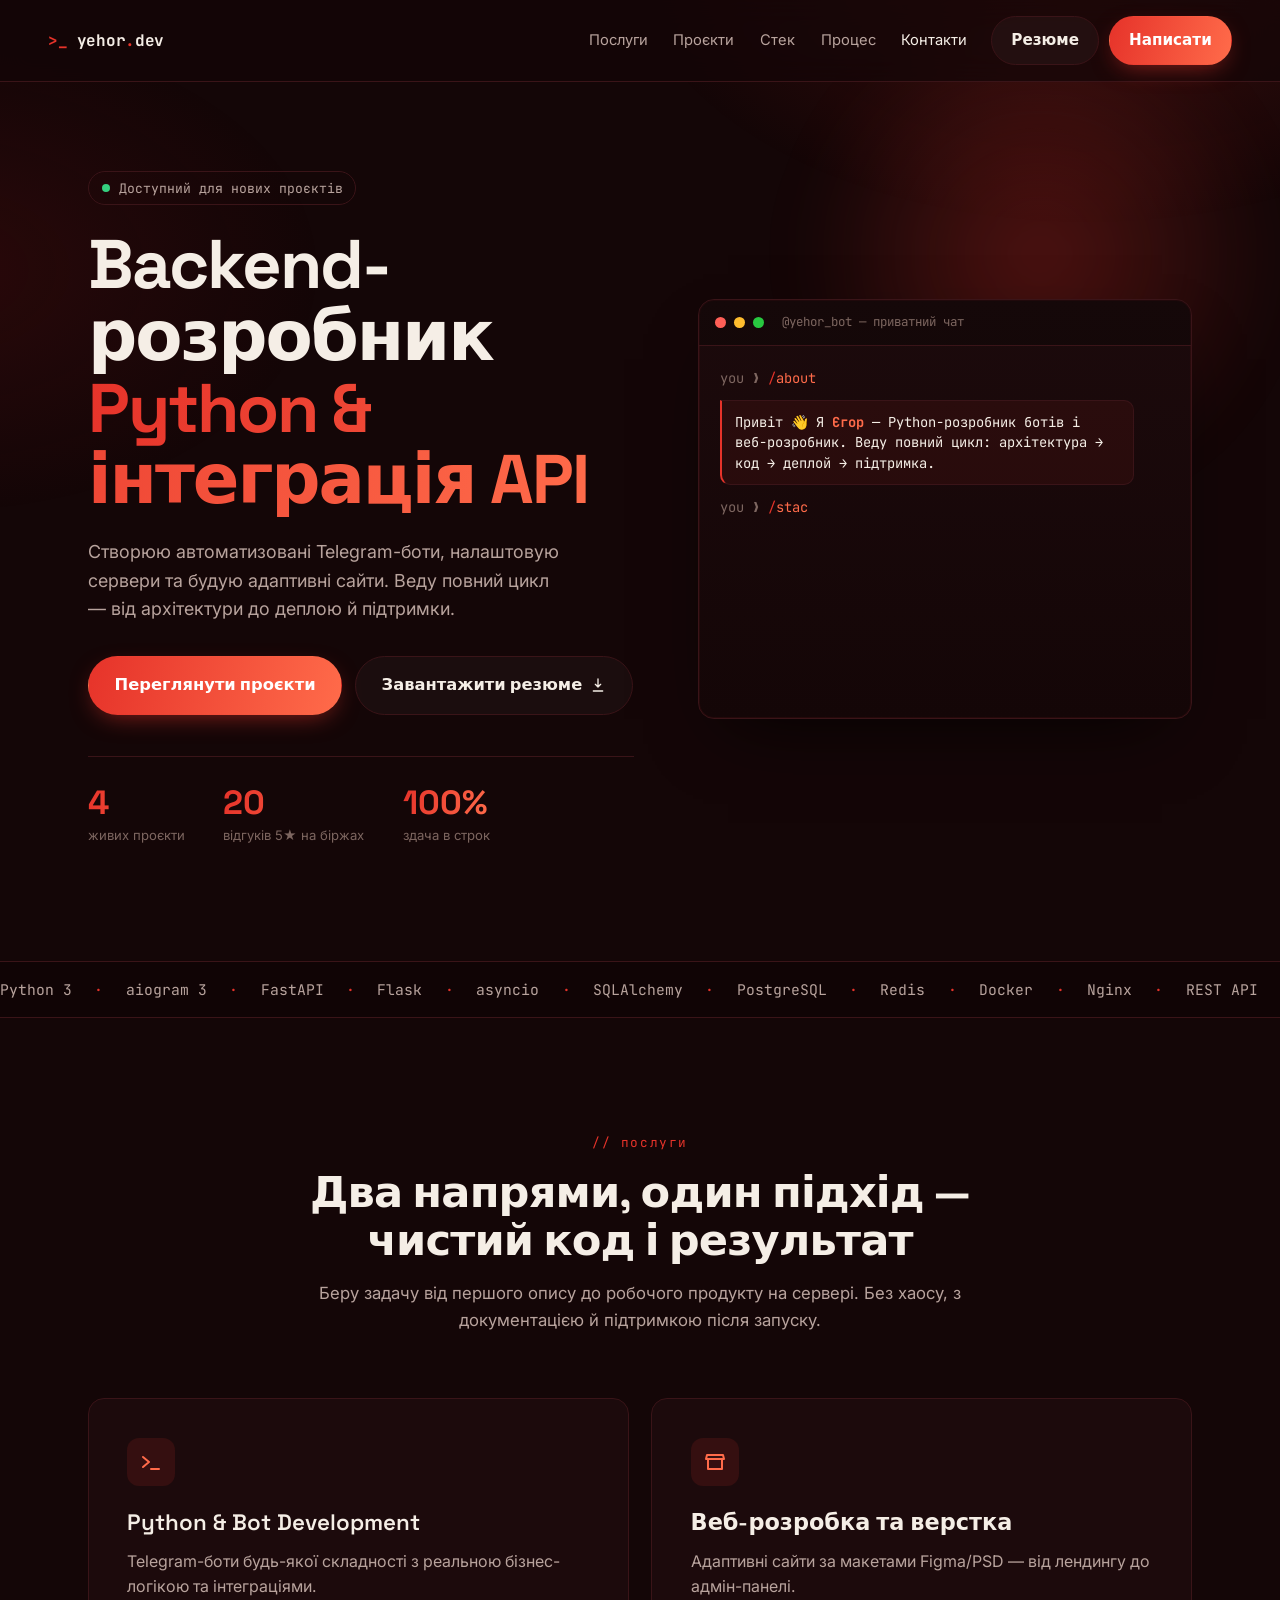
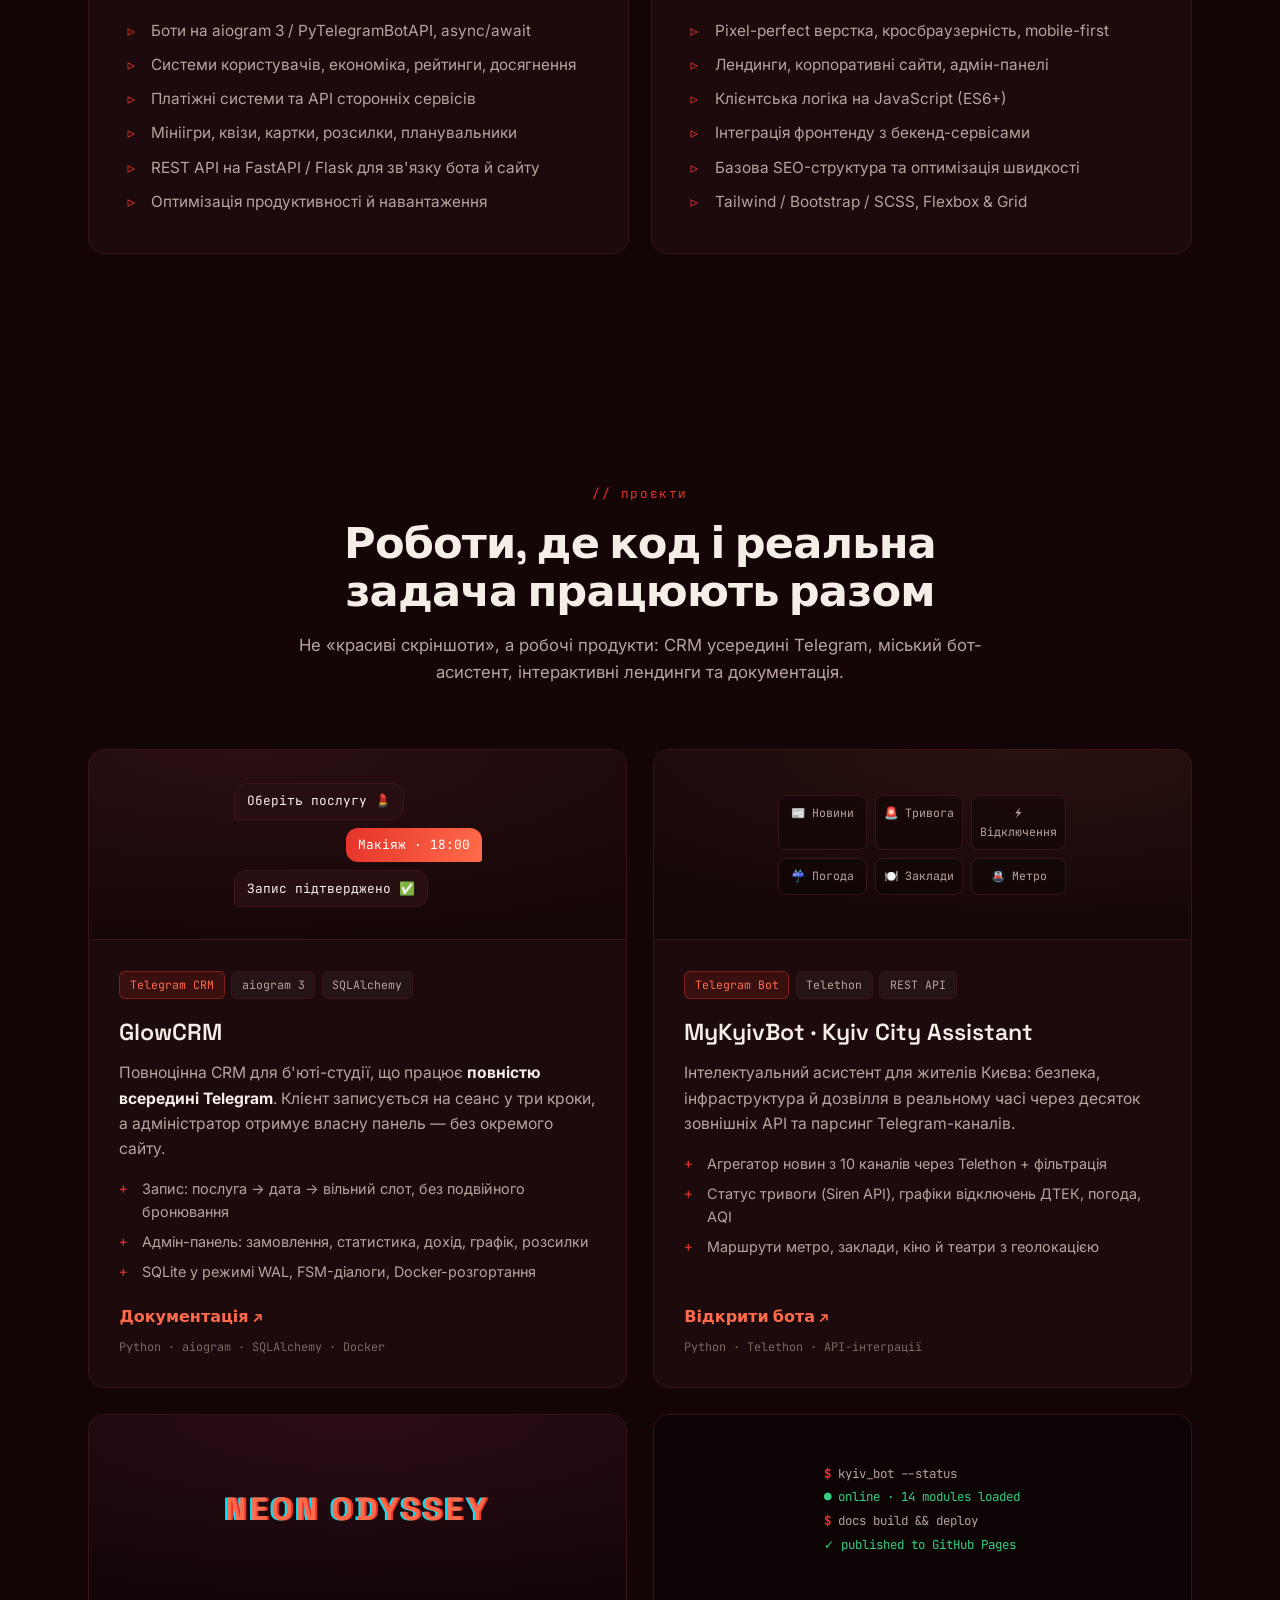
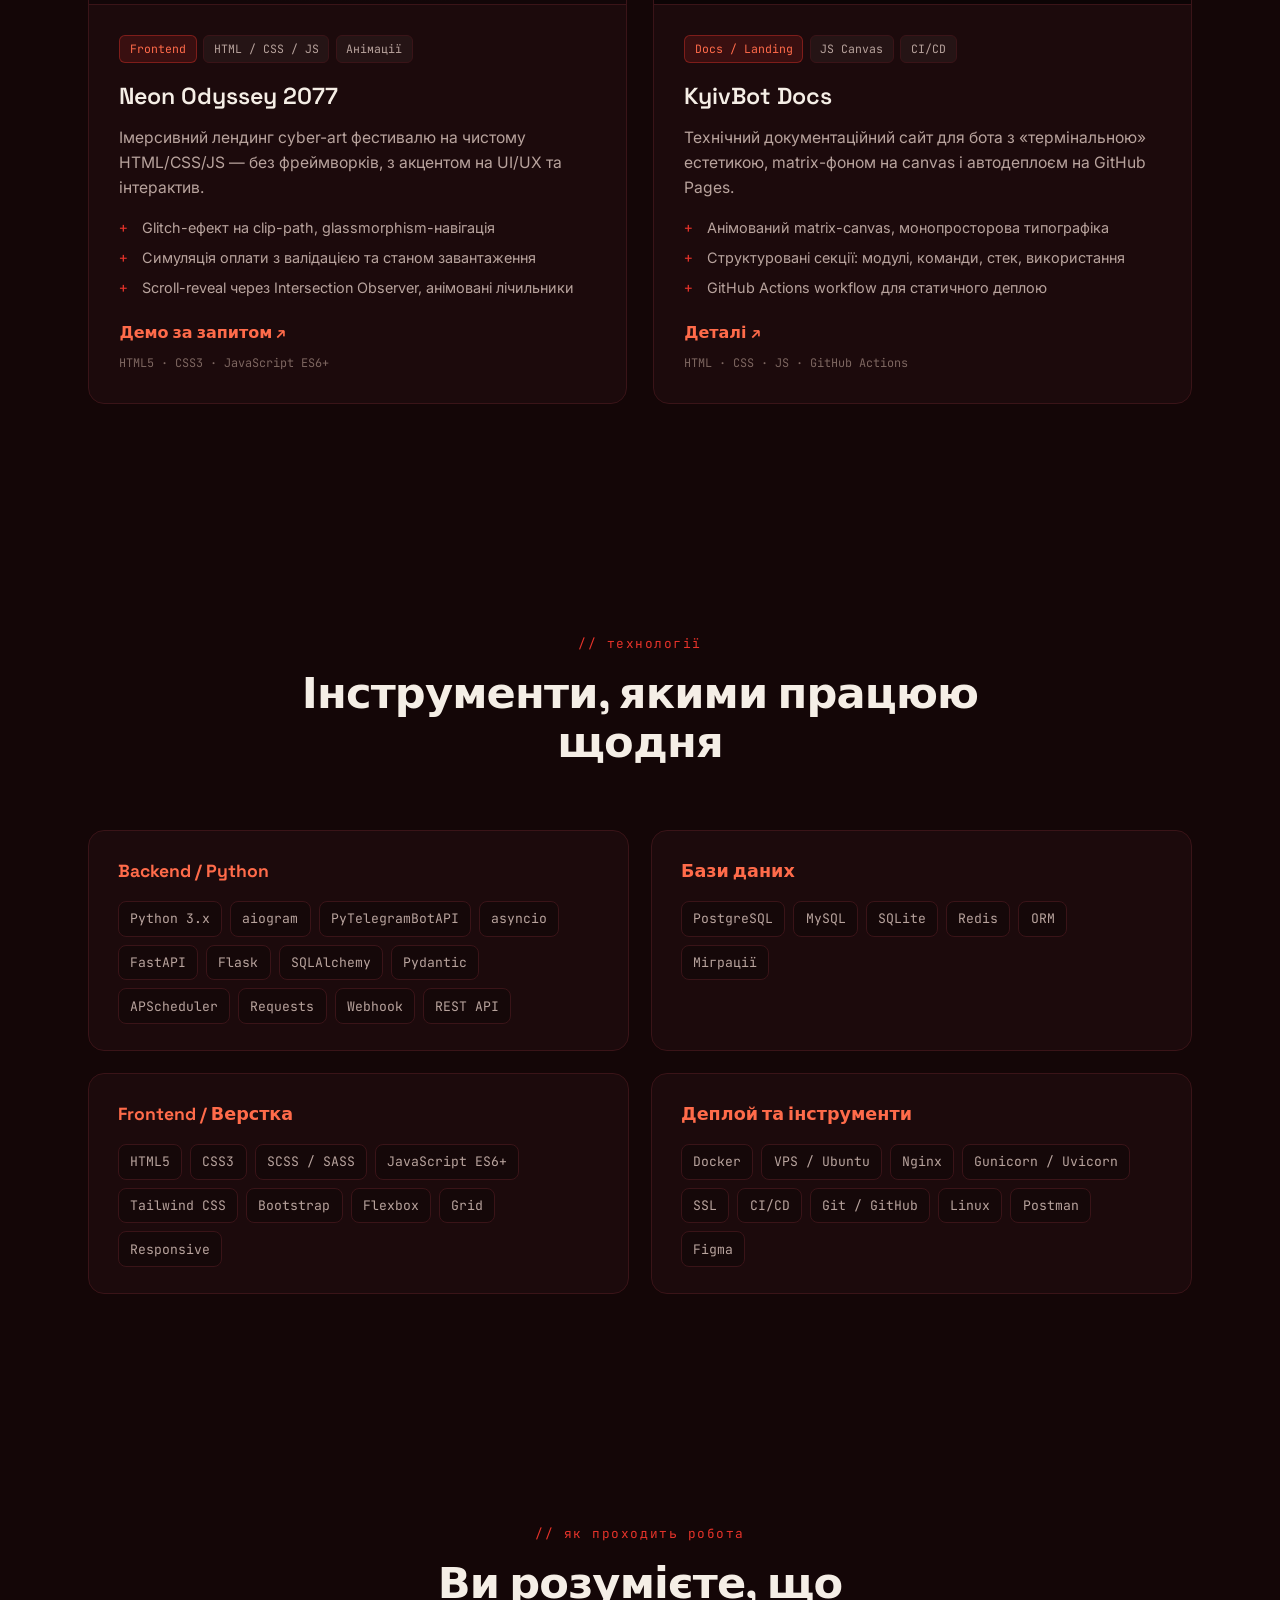
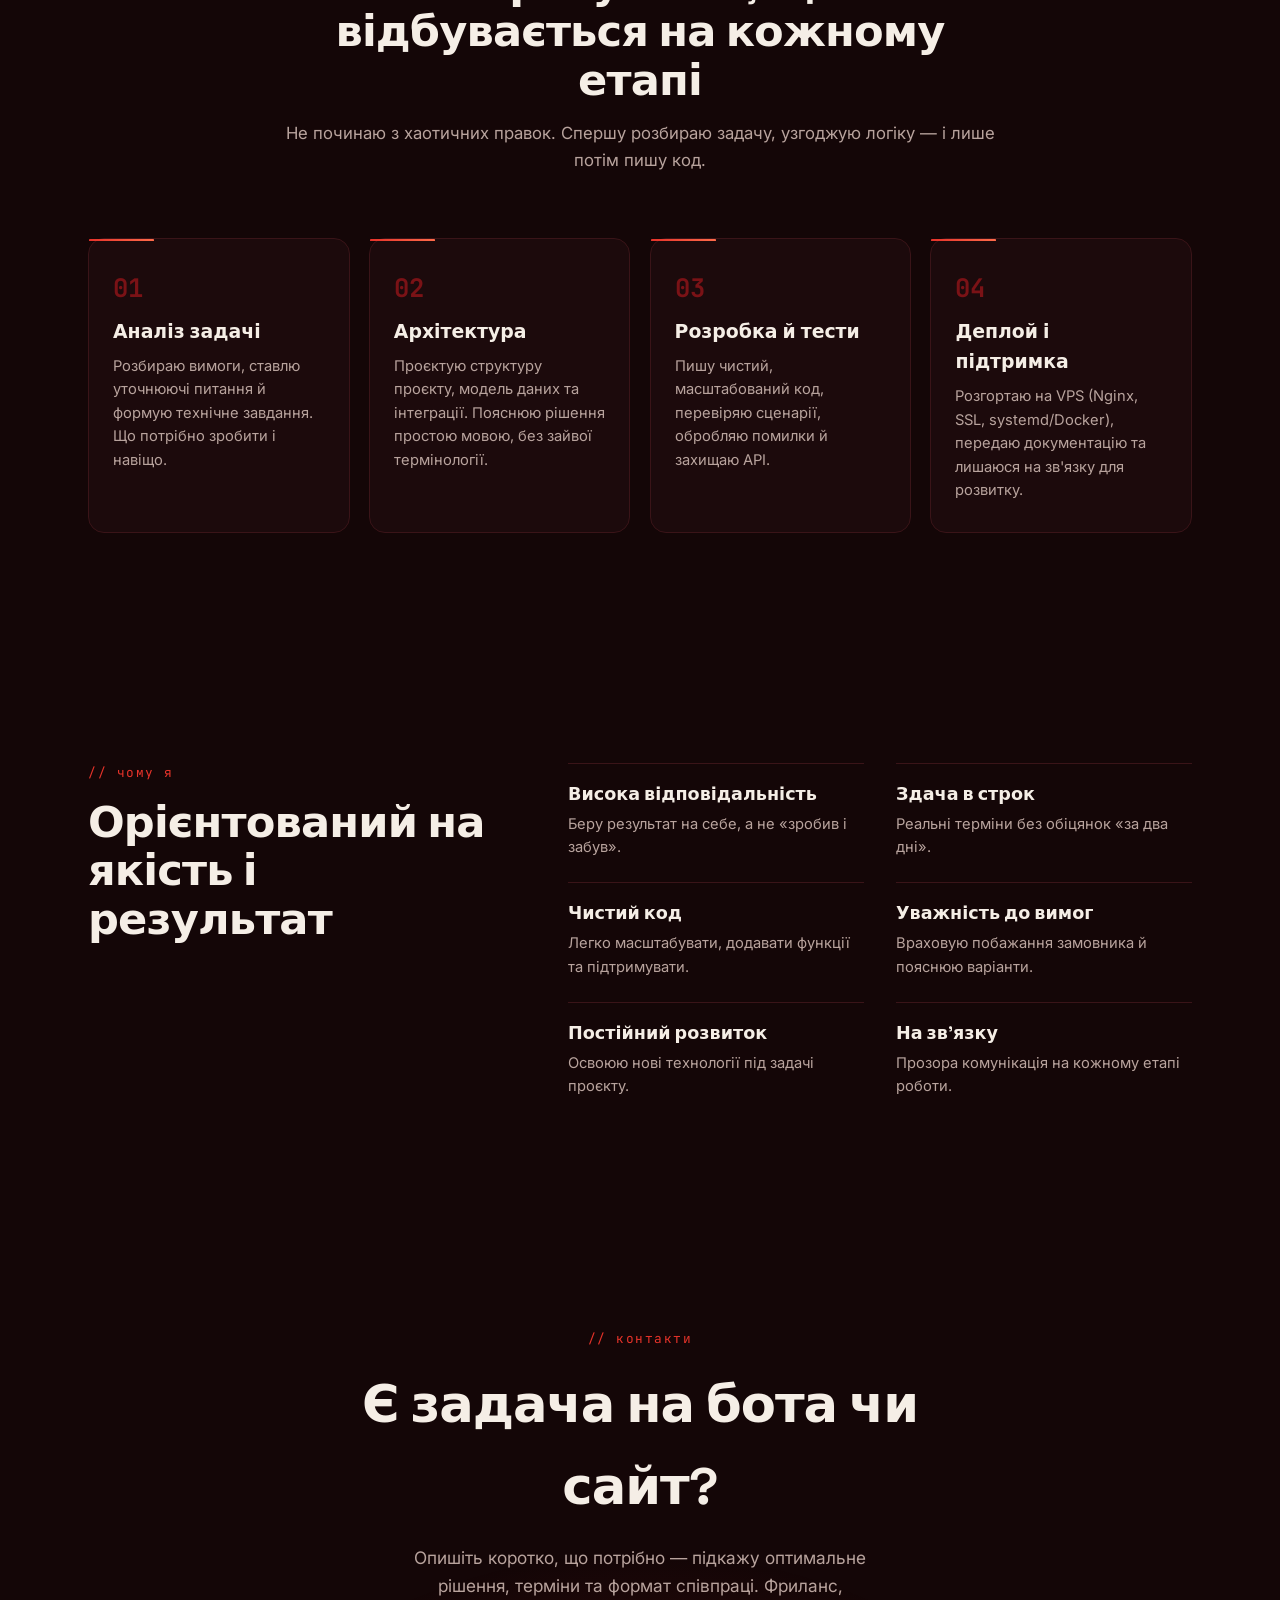
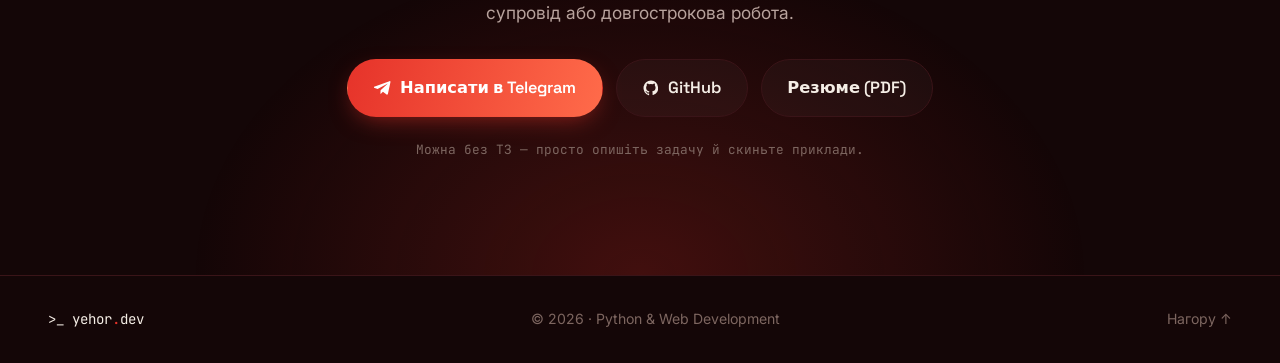
==== index.html @ ccdc32e9 "Add portfolio site for GitHub Pages deployment Co-authored-by: Cursor <cursoragent@cursor.com>" ====
<!DOCTYPE html>
<html lang="uk">
<head>
<meta charset="UTF-8" />
<meta name="viewport" content="width=device-width, initial-scale=1.0" />
<title>Єгор — Python-розробник ботів та веб-розробник</title>
<meta name="description" content="Розробляю Telegram-ботів, автоматизовані сервіси та адаптивні сайти. Повний цикл: архітектура, код, тестування, деплой і підтримка." />

<meta property="og:type" content="website" />
<meta property="og:title" content="Єгор — Python-розробник ботів та веб-розробник" />
<meta property="og:description" content="Telegram-боти, автоматизація, REST API та адаптивні сайти під ключ." />

<link rel="preconnect" href="https://fonts.googleapis.com" />
<link rel="preconnect" href="https://fonts.gstatic.com" crossorigin />
<link href="https://fonts.googleapis.com/css2?family=Space+Grotesk:wght@400;500;600;700&family=Inter:wght@400;500;600&family=JetBrains+Mono:wght@400;500;700&display=swap" rel="stylesheet" />

<link rel="stylesheet" href="assets/css/styles.css" />
<link rel="icon" href="data:image/svg+xml,%3Csvg xmlns='http://www.w3.org/2000/svg' viewBox='0 0 100 100'%3E%3Crect width='100' height='100' rx='22' fill='%23140607'/%3E%3Ctext x='50' y='68' font-size='58' font-family='monospace' fill='%23E6332A' text-anchor='middle'%3E&gt;_%3C/text%3E%3C/svg%3E" />
</head>
<body>

<!-- ░░ NAV ░░ -->
<header class="nav" id="top">
  <a class="nav__brand" href="#top" aria-label="На початок">
    <span class="nav__mark">&gt;_</span>
    <span class="nav__name">yehor<span class="nav__dot">.</span>dev</span>
  </a>
  <nav class="nav__links" aria-label="Головна навігація">
    <a href="#services">Послуги</a>
    <a href="#projects">Проєкти</a>
    <a href="#stack">Стек</a>
    <a href="#process">Процес</a>
    <a href="#contact">Контакти</a>
  </nav>
  <div class="nav__actions">
    <a class="btn btn--ghost" href="cv.html" target="_blank" rel="noopener">Резюме</a>
    <a class="btn btn--solid" href="#contact">Написати</a>
  </div>
  <button class="nav__burger" id="burger" aria-label="Меню" aria-expanded="false">
    <span></span><span></span><span></span>
  </button>
</header>

<!-- ░░ HERO ░░ -->
<main>
<section class="hero" id="hero">
  <div class="hero__glow" aria-hidden="true"></div>

  <div class="hero__copy">
    <p class="eyebrow"><span class="eyebrow__pulse"></span>Доступний для нових проєктів</p>
    <h1 class="hero__title">
      Backend-розробник<br />
      <span class="hero__title-accent">Python &amp; інтеграція API</span>
    </h1>
    <p class="hero__lead">
      Створюю автоматизовані Telegram-боти, налаштовую сервери та будую
      адаптивні сайти. Веду повний цикл — від архітектури до деплою й підтримки.
    </p>
    <div class="hero__cta">
      <a class="btn btn--solid btn--lg" href="#projects">Переглянути проєкти</a>
      <a class="btn btn--ghost btn--lg" href="cv.html" target="_blank" rel="noopener">
        Завантажити резюме
        <svg width="16" height="16" viewBox="0 0 24 24" fill="none" aria-hidden="true"><path d="M12 3v12m0 0 4-4m-4 4-4-4M5 21h14" stroke="currentColor" stroke-width="2" stroke-linecap="round" stroke-linejoin="round"/></svg>
      </a>
    </div>
    <ul class="hero__stats">
      <li><strong data-count="4">4</strong><span>живих проєкти</span></li>
      <li><strong data-count="20">20</strong><span>відгуків 5★ на біржах</span></li>
      <li><strong data-count="100" data-suffix="%">100%</strong><span>здача в строк</span></li>
    </ul>
  </div>

  <!-- SIGNATURE: live bot console -->
  <div class="console" aria-hidden="true">
    <div class="console__bar">
      <span class="console__dot"></span>
      <span class="console__dot"></span>
      <span class="console__dot"></span>
      <span class="console__title">@yehor_bot — приватний чат</span>
    </div>
    <div class="console__body" id="console-body">
      <!-- injected by main.js -->
    </div>
  </div>
</section>

<!-- ░░ TECH TICKER ░░ -->
<div class="ticker" aria-hidden="true">
  <div class="ticker__track">
    <span>Python 3</span><i>·</i><span>aiogram 3</span><i>·</i><span>FastAPI</span><i>·</i>
    <span>Flask</span><i>·</i><span>asyncio</span><i>·</i><span>SQLAlchemy</span><i>·</i>
    <span>PostgreSQL</span><i>·</i><span>Redis</span><i>·</i><span>Docker</span><i>·</i>
    <span>Nginx</span><i>·</i><span>REST API</span><i>·</i><span>Telethon</span><i>·</i>
    <span>JavaScript</span><i>·</i><span>Tailwind</span><i>·</i><span>Linux / VPS</span><i>·</i>
    <span>Python 3</span><i>·</i><span>aiogram 3</span><i>·</i><span>FastAPI</span><i>·</i>
    <span>Flask</span><i>·</i><span>asyncio</span><i>·</i><span>SQLAlchemy</span><i>·</i>
    <span>PostgreSQL</span><i>·</i><span>Redis</span><i>·</i><span>Docker</span><i>·</i>
    <span>Nginx</span><i>·</i><span>REST API</span><i>·</i><span>Telethon</span><i>·</i>
    <span>JavaScript</span><i>·</i><span>Tailwind</span><i>·</i><span>Linux / VPS</span><i>·</i>
  </div>
</div>

<!-- ░░ SERVICES ░░ -->
<section class="services" id="services">
  <div class="section-head reveal">
    <p class="section-head__label">// послуги</p>
    <h2 class="section-head__title">Два напрями, один підхід — чистий код і результат</h2>
    <p class="section-head__sub">Беру задачу від першого опису до робочого продукту на сервері. Без хаосу, з документацією й підтримкою після запуску.</p>
  </div>

  <div class="services__grid">
    <article class="svc reveal">
      <div class="svc__icon" aria-hidden="true">
        <svg viewBox="0 0 24 24" fill="none"><path d="M4 17l6-5-6-5M12 19h8" stroke="currentColor" stroke-width="2" stroke-linecap="round" stroke-linejoin="round"/></svg>
      </div>
      <h3 class="svc__title">Python &amp; Bot Development</h3>
      <p class="svc__desc">Telegram-боти будь-якої складності з реальною бізнес-логікою та інтеграціями.</p>
      <ul class="svc__list">
        <li>Боти на aiogram 3 / PyTelegramBotAPI, async/await</li>
        <li>Системи користувачів, економіка, рейтинги, досягнення</li>
        <li>Платіжні системи та API сторонніх сервісів</li>
        <li>Мініігри, квізи, картки, розсилки, планувальники</li>
        <li>REST API на FastAPI / Flask для зв'язку бота й сайту</li>
        <li>Оптимізація продуктивності й навантаження</li>
      </ul>
    </article>

    <article class="svc reveal">
      <div class="svc__icon" aria-hidden="true">
        <svg viewBox="0 0 24 24" fill="none"><path d="M3 9h18M3 9l1-4h16l1 4M5 9v10h14V9" stroke="currentColor" stroke-width="2" stroke-linecap="round" stroke-linejoin="round"/></svg>
      </div>
      <h3 class="svc__title">Веб-розробка та верстка</h3>
      <p class="svc__desc">Адаптивні сайти за макетами Figma/PSD — від лендингу до адмін-панелі.</p>
      <ul class="svc__list">
        <li>Pixel-perfect верстка, кросбраузерність, mobile-first</li>
        <li>Лендинги, корпоративні сайти, адмін-панелі</li>
        <li>Клієнтська логіка на JavaScript (ES6+)</li>
        <li>Інтеграція фронтенду з бекенд-сервісами</li>
        <li>Базова SEO-структура та оптимізація швидкості</li>
        <li>Tailwind / Bootstrap / SCSS, Flexbox &amp; Grid</li>
      </ul>
    </article>
  </div>
</section>

<!-- ░░ PROJECTS ░░ -->
<section class="projects" id="projects">
  <div class="section-head reveal">
    <p class="section-head__label">// проєкти</p>
    <h2 class="section-head__title">Роботи, де код і реальна задача працюють разом</h2>
    <p class="section-head__sub">Не «красиві скріншоти», а робочі продукти: CRM усередині Telegram, міський бот-асистент, інтерактивні лендинги та документація.</p>
  </div>

  <div class="projects__grid">

    <article class="proj reveal">
      <div class="proj__screen proj__screen--crm" aria-hidden="true">
        <div class="proj__chat">
          <span class="bubble bubble--bot">Оберіть послугу 💄</span>
          <span class="bubble bubble--user">Макіяж · 18:00</span>
          <span class="bubble bubble--bot">Запис підтверджено ✅</span>
        </div>
      </div>
      <div class="proj__body">
        <div class="proj__meta">
          <span class="tag tag--accent">Telegram CRM</span>
          <span class="tag">aiogram 3</span>
          <span class="tag">SQLAlchemy</span>
        </div>
        <h3 class="proj__title">GlowCRM</h3>
        <p class="proj__desc">
          Повноцінна CRM для б'юті-студії, що працює <strong>повністю всередині Telegram</strong>.
          Клієнт записується на сеанс у три кроки, а адміністратор отримує власну панель — без окремого сайту.
        </p>
        <ul class="proj__did">
          <li>Запис: послуга → дата → вільний слот, без подвійного бронювання</li>
          <li>Адмін-панель: замовлення, статистика, дохід, графік, розсилки</li>
          <li>SQLite у режимі WAL, FSM-діалоги, Docker-розгортання</li>
        </ul>
        <div class="proj__links">
          <a class="proj__link" href="https://yegor10.github.io/glow-crm/" target="_blank" rel="noopener">Документація ↗</a>
          <span class="proj__stack">Python · aiogram · SQLAlchemy · Docker</span>
        </div>
      </div>
    </article>

    <article class="proj reveal">
      <div class="proj__screen proj__screen--kyiv" aria-hidden="true">
        <div class="proj__modules">
          <span>📰 Новини</span><span>🚨 Тривога</span><span>⚡ Відключення</span>
          <span>☔ Погода</span><span>🍽️ Заклади</span><span>🚇 Метро</span>
        </div>
      </div>
      <div class="proj__body">
        <div class="proj__meta">
          <span class="tag tag--accent">Telegram Bot</span>
          <span class="tag">Telethon</span>
          <span class="tag">REST API</span>
        </div>
        <h3 class="proj__title">MyKyivBot · Kyiv City Assistant</h3>
        <p class="proj__desc">
          Інтелектуальний асистент для жителів Києва: безпека, інфраструктура й дозвілля
          в реальному часі через десяток зовнішніх API та парсинг Telegram-каналів.
        </p>
        <ul class="proj__did">
          <li>Агрегатор новин з 10 каналів через Telethon + фільтрація</li>
          <li>Статус тривоги (Siren API), графіки відключень ДТЕК, погода, AQI</li>
          <li>Маршрути метро, заклади, кіно й театри з геолокацією</li>
        </ul>
        <div class="proj__links">
          <a class="proj__link" href="https://t.me/my_kyiv_bot" target="_blank" rel="noopener">Відкрити бота ↗</a>
          <span class="proj__stack">Python · Telethon · API-інтеграції</span>
        </div>
      </div>
    </article>

    <article class="proj reveal">
      <div class="proj__screen proj__screen--neon" aria-hidden="true">
        <span class="proj__glitch" data-text="NEON ODYSSEY">NEON ODYSSEY</span>
      </div>
      <div class="proj__body">
        <div class="proj__meta">
          <span class="tag tag--accent">Frontend</span>
          <span class="tag">HTML / CSS / JS</span>
          <span class="tag">Анімації</span>
        </div>
        <h3 class="proj__title">Neon Odyssey 2077</h3>
        <p class="proj__desc">
          Імерсивний лендинг cyber-art фестивалю на чистому HTML/CSS/JS —
          без фреймворків, з акцентом на UI/UX та інтерактив.
        </p>
        <ul class="proj__did">
          <li>Glitch-ефект на clip-path, glassmorphism-навігація</li>
          <li>Симуляція оплати з валідацією та станом завантаження</li>
          <li>Scroll-reveal через Intersection Observer, анімовані лічильники</li>
        </ul>
        <div class="proj__links">
          <a class="proj__link" href="#contact">Демо за запитом ↗</a>
          <span class="proj__stack">HTML5 · CSS3 · JavaScript ES6+</span>
        </div>
      </div>
    </article>

    <article class="proj reveal">
      <div class="proj__screen proj__screen--docs" aria-hidden="true">
        <code class="proj__code">
          <span class="ln"><b>$</b> kyiv_bot --status</span>
          <span class="ln ok">● online · 14 modules loaded</span>
          <span class="ln"><b>$</b> docs build &amp;&amp; deploy</span>
          <span class="ln ok">✓ published to GitHub Pages</span>
        </code>
      </div>
      <div class="proj__body">
        <div class="proj__meta">
          <span class="tag tag--accent">Docs / Landing</span>
          <span class="tag">JS Canvas</span>
          <span class="tag">CI/CD</span>
        </div>
        <h3 class="proj__title">KyivBot Docs</h3>
        <p class="proj__desc">
          Технічний документаційний сайт для бота з «терміналь­ною» естетикою,
          matrix-фоном на canvas і автодеплоєм на GitHub Pages.
        </p>
        <ul class="proj__did">
          <li>Анімований matrix-canvas, монопросторова типографіка</li>
          <li>Структуровані секції: модулі, команди, стек, використання</li>
          <li>GitHub Actions workflow для статичного деплою</li>
        </ul>
        <div class="proj__links">
          <a class="proj__link" href="#contact">Деталі ↗</a>
          <span class="proj__stack">HTML · CSS · JS · GitHub Actions</span>
        </div>
      </div>
    </article>

  </div>
</section>

<!-- ░░ STACK ░░ -->
<section class="stack" id="stack">
  <div class="section-head reveal">
    <p class="section-head__label">// технології</p>
    <h2 class="section-head__title">Інструменти, якими працюю щодня</h2>
  </div>

  <div class="stack__grid">
    <div class="stack__col reveal">
      <h3 class="stack__cat">Backend / Python</h3>
      <ul class="chips">
        <li>Python 3.x</li><li>aiogram</li><li>PyTelegramBotAPI</li><li>asyncio</li>
        <li>FastAPI</li><li>Flask</li><li>SQLAlchemy</li><li>Pydantic</li>
        <li>APScheduler</li><li>Requests</li><li>Webhook</li><li>REST API</li>
      </ul>
    </div>
    <div class="stack__col reveal">
      <h3 class="stack__cat">Бази даних</h3>
      <ul class="chips">
        <li>PostgreSQL</li><li>MySQL</li><li>SQLite</li><li>Redis</li>
        <li>ORM</li><li>Міграції</li>
      </ul>
    </div>
    <div class="stack__col reveal">
      <h3 class="stack__cat">Frontend / Верстка</h3>
      <ul class="chips">
        <li>HTML5</li><li>CSS3</li><li>SCSS / SASS</li><li>JavaScript ES6+</li>
        <li>Tailwind CSS</li><li>Bootstrap</li><li>Flexbox</li><li>Grid</li>
        <li>Responsive</li>
      </ul>
    </div>
    <div class="stack__col reveal">
      <h3 class="stack__cat">Деплой та інструменти</h3>
      <ul class="chips">
        <li>Docker</li><li>VPS / Ubuntu</li><li>Nginx</li><li>Gunicorn / Uvicorn</li>
        <li>SSL</li><li>CI/CD</li><li>Git / GitHub</li><li>Linux</li>
        <li>Postman</li><li>Figma</li>
      </ul>
    </div>
  </div>
</section>

<!-- ░░ PROCESS ░░ -->
<section class="process" id="process">
  <div class="section-head reveal">
    <p class="section-head__label">// як проходить робота</p>
    <h2 class="section-head__title">Ви розумієте, що відбувається на кожному етапі</h2>
    <p class="section-head__sub">Не починаю з хаотичних правок. Спершу розбираю задачу, узгоджую логіку — і лише потім пишу код.</p>
  </div>

  <ol class="steps">
    <li class="step reveal">
      <span class="step__num">01</span>
      <h3 class="step__title">Аналіз задачі</h3>
      <p class="step__desc">Розбираю вимоги, ставлю уточнюючі питання й формую технічне завдання. Що потрібно зробити і навіщо.</p>
    </li>
    <li class="step reveal">
      <span class="step__num">02</span>
      <h3 class="step__title">Архітектура</h3>
      <p class="step__desc">Проєктую структуру проєкту, модель даних та інтеграції. Пояснюю рішення простою мовою, без зайвої термінології.</p>
    </li>
    <li class="step reveal">
      <span class="step__num">03</span>
      <h3 class="step__title">Розробка й тести</h3>
      <p class="step__desc">Пишу чистий, масштабований код, перевіряю сценарії, обробляю помилки й захищаю API.</p>
    </li>
    <li class="step reveal">
      <span class="step__num">04</span>
      <h3 class="step__title">Деплой і підтримка</h3>
      <p class="step__desc">Розгортаю на VPS (Nginx, SSL, systemd/Docker), передаю документацію та лишаюся на зв'язку для розвитку.</p>
    </li>
  </ol>
</section>

<!-- ░░ ADVANTAGES ░░ -->
<section class="why">
  <div class="why__inner reveal">
    <div class="why__head">
      <p class="section-head__label">// чому я</p>
      <h2 class="section-head__title">Орієнтований на якість і результат</h2>
    </div>
    <ul class="why__list">
      <li><span>Висока відповідальність</span><p>Беру результат на себе, а не «зробив і забув».</p></li>
      <li><span>Здача в строк</span><p>Реальні терміни без обіцянок «за два дні».</p></li>
      <li><span>Чистий код</span><p>Легко масштабувати, додавати функції та підтримувати.</p></li>
      <li><span>Уважність до вимог</span><p>Враховую побажання замовника й пояснюю варіанти.</p></li>
      <li><span>Постійний розвиток</span><p>Освоюю нові технології під задачі проєкту.</p></li>
      <li><span>На зв'язку</span><p>Прозора комунікація на кожному етапі роботи.</p></li>
    </ul>
  </div>
</section>

<!-- ░░ CONTACT ░░ -->
<section class="contact" id="contact">
  <div class="contact__glow" aria-hidden="true"></div>
  <div class="contact__inner reveal">
    <p class="section-head__label">// контакти</p>
    <h2 class="contact__title">Є задача на бота чи сайт?</h2>
    <p class="contact__sub">Опишіть коротко, що потрібно — підкажу оптимальне рішення, терміни та формат співпраці. Фриланс, супровід або довгострокова робота.</p>
    <div class="contact__actions">
      <a class="btn btn--solid btn--lg" href="https://t.me/your_username" target="_blank" rel="noopener">
        <svg width="18" height="18" viewBox="0 0 24 24" fill="currentColor" aria-hidden="true"><path d="M21.9 4.3 18.6 19.8c-.2 1-.9 1.3-1.8.8l-4.9-3.6-2.4 2.3c-.3.3-.5.5-1 .5l.3-4.9 9-8.1c.4-.3-.1-.5-.6-.2L4.8 13.3l-4.8-1.5c-1-.3-1-.9.2-1.4L20.6 2.9c.9-.3 1.6.2 1.3 1.4Z"/></svg>
        Написати в Telegram
      </a>
      <a class="btn btn--ghost btn--lg" href="https://github.com/yegor10" target="_blank" rel="noopener">
        <svg width="18" height="18" viewBox="0 0 24 24" fill="currentColor" aria-hidden="true"><path d="M12 2a10 10 0 0 0-3.2 19.5c.5.1.7-.2.7-.5v-1.7c-2.8.6-3.4-1.3-3.4-1.3-.5-1.2-1.1-1.5-1.1-1.5-.9-.6.1-.6.1-.6 1 .1 1.5 1 1.5 1 .9 1.5 2.3 1.1 2.9.8.1-.7.3-1.1.6-1.3-2.2-.3-4.6-1.1-4.6-5 0-1.1.4-2 1-2.7-.1-.3-.4-1.3.1-2.6 0 0 .8-.3 2.7 1a9.4 9.4 0 0 1 5 0c1.9-1.3 2.7-1 2.7-1 .5 1.3.2 2.3.1 2.6.6.7 1 1.6 1 2.7 0 3.9-2.4 4.7-4.6 5 .3.3.6.9.6 1.8v2.7c0 .3.2.6.7.5A10 10 0 0 0 12 2Z"/></svg>
        GitHub
      </a>
      <a class="btn btn--ghost btn--lg" href="cv.html" target="_blank" rel="noopener">Резюме (PDF)</a>
    </div>
    <p class="contact__note">Можна без ТЗ — просто опишіть задачу й скиньте приклади.</p>
  </div>
</section>
</main>

<footer class="foot">
  <span class="foot__brand">&gt;_ yehor<span class="nav__dot">.</span>dev</span>
  <span class="foot__copy">© <span id="year">2026</span> · Python &amp; Web Development</span>
  <a class="foot__up" href="#top">Нагору ↑</a>
</footer>

<script src="assets/js/main.js"></script>
</body>
</html>
---- assets/css/styles.css ----
/* ============================================================
   yehor.dev — portfolio
   Palette: warm near-black + crimson/ember signature
   Type: Space Grotesk (display) / Inter (body) / JetBrains Mono (utility)
   ============================================================ */

:root {
  --ink:        #140607;   /* warm near-black base            */
  --ink-1:      #1c0a0c;   /* raised surface                  */
  --ink-2:      #260e11;   /* card surface                    */
  --line:       #3a1418;   /* hairline / borders              */
  --crimson:    #e6332a;   /* primary accent                  */
  --ember:      #ff6b4a;   /* warm secondary                  */
  --oxblood:    #7a1216;   /* deep red for depth              */
  --bone:       #f5eee6;   /* primary text                    */
  --ash:        #b8a39d;   /* secondary text                  */
  --ash-dim:    #7d6660;   /* tertiary / captions             */

  --grad: linear-gradient(105deg, var(--crimson), var(--ember));

  --display: "Space Grotesk", system-ui, sans-serif;
  --body: "Inter", system-ui, sans-serif;
  --mono: "JetBrains Mono", ui-monospace, monospace;

  --maxw: 1200px;
  --r: 16px;
  --ease: cubic-bezier(.22,.61,.36,1);
}

* { box-sizing: border-box; margin: 0; padding: 0; }

html { scroll-behavior: smooth; scroll-padding-top: 90px; }

body {
  font-family: var(--body);
  background: var(--ink);
  color: var(--bone);
  line-height: 1.6;
  -webkit-font-smoothing: antialiased;
  overflow-x: hidden;
}

/* warm grain/red ambient backdrop */
body::before {
  content: "";
  position: fixed;
  inset: 0;
  z-index: -2;
  background:
    radial-gradient(60% 50% at 85% -5%, rgba(230,51,42,.18), transparent 60%),
    radial-gradient(50% 45% at -5% 30%, rgba(122,18,22,.22), transparent 60%);
  pointer-events: none;
}

a { color: inherit; text-decoration: none; }
img { max-width: 100%; display: block; }
ul, ol { list-style: none; }

::selection { background: var(--crimson); color: #fff; }

:focus-visible {
  outline: 2px solid var(--ember);
  outline-offset: 3px;
  border-radius: 4px;
}

/* ---------- Buttons ---------- */
.btn {
  display: inline-flex;
  align-items: center;
  gap: .5rem;
  font-family: var(--display);
  font-weight: 600;
  font-size: .95rem;
  padding: .7rem 1.2rem;
  border-radius: 999px;
  border: 1px solid transparent;
  cursor: pointer;
  transition: transform .25s var(--ease), box-shadow .25s var(--ease), background .25s, color .25s, border-color .25s;
  white-space: nowrap;
}
.btn--lg { padding: .95rem 1.6rem; font-size: 1.02rem; }

.btn--solid {
  background: var(--grad);
  color: #fff;
  box-shadow: 0 8px 24px -8px rgba(230,51,42,.6);
}
.btn--solid:hover { transform: translateY(-2px); box-shadow: 0 14px 34px -10px rgba(255,107,74,.7); }

.btn--ghost {
  background: rgba(245,238,230,.03);
  color: var(--bone);
  border-color: var(--line);
}
.btn--ghost:hover { border-color: var(--crimson); color: #fff; transform: translateY(-2px); }

/* ---------- Nav ---------- */
.nav {
  position: sticky;
  top: 0;
  z-index: 50;
  display: flex;
  align-items: center;
  gap: 1.5rem;
  padding: 1rem clamp(1rem, 4vw, 3rem);
  background: rgba(20,6,7,.72);
  backdrop-filter: blur(14px);
  border-bottom: 1px solid var(--line);
}
.nav__brand { display: flex; align-items: center; gap: .55rem; font-family: var(--mono); font-weight: 700; }
.nav__mark { color: var(--crimson); }
.nav__name { letter-spacing: -.02em; }
.nav__dot { color: var(--crimson); }

.nav__links {
  display: flex;
  gap: 1.6rem;
  margin-left: auto;
  font-size: .92rem;
  color: var(--ash);
}
.nav__links a { position: relative; padding: .25rem 0; transition: color .2s; }
.nav__links a::after {
  content: ""; position: absolute; left: 0; bottom: -2px; height: 2px; width: 0;
  background: var(--grad); transition: width .25s var(--ease);
}
.nav__links a:hover { color: var(--bone); }
.nav__links a:hover::after { width: 100%; }

.nav__actions { display: flex; gap: .6rem; }

.nav__burger {
  display: none;
  flex-direction: column;
  gap: 5px;
  background: none;
  border: 0;
  cursor: pointer;
  padding: 6px;
  margin-left: auto;
}
.nav__burger span { width: 24px; height: 2px; background: var(--bone); transition: .3s var(--ease); }
.nav__burger[aria-expanded="true"] span:nth-child(1) { transform: translateY(7px) rotate(45deg); }
.nav__burger[aria-expanded="true"] span:nth-child(2) { opacity: 0; }
.nav__burger[aria-expanded="true"] span:nth-child(3) { transform: translateY(-7px) rotate(-45deg); }

/* ---------- Layout helpers ---------- */
section { padding: clamp(4rem, 9vw, 8rem) clamp(1rem, 4vw, 3rem); }

.section-head { max-width: 720px; margin: 0 auto clamp(2.5rem, 5vw, 4rem); text-align: center; }
.section-head__label {
  font-family: var(--mono);
  font-size: .8rem;
  letter-spacing: .12em;
  color: var(--crimson);
  margin-bottom: .9rem;
}
.section-head__title {
  font-family: var(--display);
  font-weight: 700;
  font-size: clamp(1.7rem, 3.6vw, 2.7rem);
  line-height: 1.12;
  letter-spacing: -.02em;
}
.section-head__sub { margin-top: 1rem; color: var(--ash); font-size: 1.05rem; }

/* ---------- Hero ---------- */
.hero {
  display: grid;
  grid-template-columns: 1.05fr .95fr;
  gap: clamp(2rem, 5vw, 4.5rem);
  align-items: center;
  max-width: var(--maxw);
  margin: 0 auto;
  padding-top: clamp(3rem, 7vw, 6rem);
  position: relative;
}
.hero__glow {
  position: absolute;
  top: -10%; right: -5%;
  width: 520px; height: 520px;
  background: radial-gradient(circle, rgba(230,51,42,.28), transparent 65%);
  filter: blur(30px);
  z-index: -1;
  pointer-events: none;
}

.eyebrow {
  display: inline-flex;
  align-items: center;
  gap: .55rem;
  font-family: var(--mono);
  font-size: .82rem;
  color: var(--ash);
  padding: .35rem .8rem;
  border: 1px solid var(--line);
  border-radius: 999px;
  margin-bottom: 1.5rem;
}
.eyebrow__pulse {
  width: 8px; height: 8px; border-radius: 50%;
  background: #35d07f;
  box-shadow: 0 0 0 0 rgba(53,208,127,.6);
  animation: pulse 2s infinite;
}
@keyframes pulse {
  0% { box-shadow: 0 0 0 0 rgba(53,208,127,.55); }
  70% { box-shadow: 0 0 0 8px rgba(53,208,127,0); }
  100% { box-shadow: 0 0 0 0 rgba(53,208,127,0); }
}

.hero__title {
  font-family: var(--display);
  font-weight: 700;
  font-size: clamp(2.4rem, 6vw, 4.3rem);
  line-height: 1.04;
  letter-spacing: -.03em;
}
.hero__title-accent {
  background: var(--grad);
  -webkit-background-clip: text;
  background-clip: text;
  color: transparent;
}
.hero__lead {
  margin-top: 1.4rem;
  max-width: 30rem;
  font-size: 1.12rem;
  color: var(--ash);
}
.hero__cta { display: flex; flex-wrap: wrap; gap: .8rem; margin-top: 2rem; }

.hero__stats {
  display: flex;
  gap: clamp(1.2rem, 3vw, 2.6rem);
  margin-top: 2.6rem;
  padding-top: 1.8rem;
  border-top: 1px solid var(--line);
}
.hero__stats li { display: flex; flex-direction: column; }
.hero__stats strong {
  font-family: var(--display);
  font-size: clamp(1.6rem, 3vw, 2.1rem);
  line-height: 1;
  background: var(--grad);
  -webkit-background-clip: text; background-clip: text; color: transparent;
}
.hero__stats span { font-size: .82rem; color: var(--ash-dim); margin-top: .35rem; max-width: 9rem; }

/* ---------- Signature: bot console ---------- */
.console {
  background: linear-gradient(180deg, var(--ink-1), var(--ink));
  border: 1px solid var(--line);
  border-radius: var(--r);
  box-shadow: 0 30px 70px -30px rgba(0,0,0,.8), 0 0 0 1px rgba(230,51,42,.07) inset;
  overflow: hidden;
  min-height: 420px;
  display: flex;
  flex-direction: column;
}
.console__bar {
  display: flex;
  align-items: center;
  gap: .5rem;
  padding: .8rem 1rem;
  background: rgba(0,0,0,.25);
  border-bottom: 1px solid var(--line);
}
.console__dot { width: 11px; height: 11px; border-radius: 50%; background: var(--line); }
.console__dot:nth-child(1) { background: #ff5f57; }
.console__dot:nth-child(2) { background: #febc2e; }
.console__dot:nth-child(3) { background: #28c840; }
.console__title {
  margin-left: .6rem;
  font-family: var(--mono);
  font-size: .78rem;
  color: var(--ash-dim);
}
.console__body {
  padding: 1.3rem;
  font-family: var(--mono);
  font-size: .86rem;
  display: flex;
  flex-direction: column;
  gap: .7rem;
  flex: 1;
}
.console__line { display: flex; gap: .5rem; }
.console__cmd { color: var(--ember); }
.console__cmd::before { content: "/"; color: var(--crimson); }
.console__reply {
  background: rgba(230,51,42,.08);
  border: 1px solid var(--line);
  border-left: 2px solid var(--crimson);
  border-radius: 0 10px 10px 10px;
  padding: .65rem .85rem;
  color: var(--bone);
  max-width: 92%;
  line-height: 1.5;
}
.console__reply b { color: var(--ember); font-weight: 700; }
.console__caret {
  display: inline-block;
  width: 9px; height: 1.05em;
  background: var(--crimson);
  vertical-align: text-bottom;
  animation: blink 1s steps(1) infinite;
}
@keyframes blink { 50% { opacity: 0; } }

/* ---------- Ticker ---------- */
.ticker {
  border-top: 1px solid var(--line);
  border-bottom: 1px solid var(--line);
  overflow: hidden;
  background: rgba(0,0,0,.2);
  padding: .9rem 0;
}
.ticker__track {
  display: inline-flex;
  align-items: center;
  gap: 1.4rem;
  white-space: nowrap;
  font-family: var(--mono);
  font-size: .92rem;
  color: var(--ash);
  animation: scroll 34s linear infinite;
}
.ticker__track i { color: var(--crimson); font-style: normal; }
.ticker__track span:hover { color: var(--bone); }
@keyframes scroll { to { transform: translateX(-50%); } }

/* ---------- Services ---------- */
.services { max-width: var(--maxw); margin: 0 auto; }
.services__grid {
  display: grid;
  grid-template-columns: 1fr 1fr;
  gap: 1.4rem;
}
.svc {
  background: var(--ink-1);
  border: 1px solid var(--line);
  border-radius: var(--r);
  padding: clamp(1.6rem, 3vw, 2.4rem);
  transition: transform .3s var(--ease), border-color .3s, box-shadow .3s;
}
.svc:hover {
  transform: translateY(-4px);
  border-color: rgba(230,51,42,.45);
  box-shadow: 0 24px 50px -28px rgba(230,51,42,.5);
}
.svc__icon {
  width: 48px; height: 48px;
  display: grid; place-items: center;
  border-radius: 12px;
  background: rgba(230,51,42,.12);
  color: var(--ember);
  margin-bottom: 1.2rem;
}
.svc__icon svg { width: 24px; height: 24px; }
.svc__title { font-family: var(--display); font-size: 1.4rem; font-weight: 600; }
.svc__desc { color: var(--ash); margin: .5rem 0 1.2rem; }
.svc__list { display: flex; flex-direction: column; gap: .6rem; }
.svc__list li {
  position: relative;
  padding-left: 1.5rem;
  color: var(--ash);
  font-size: .96rem;
}
.svc__list li::before {
  content: "▹";
  position: absolute; left: 0;
  color: var(--crimson);
}

/* ---------- Projects ---------- */
.projects { max-width: var(--maxw); margin: 0 auto; }
.projects__grid {
  display: grid;
  grid-template-columns: 1fr 1fr;
  gap: 1.6rem;
}
.proj {
  background: var(--ink-1);
  border: 1px solid var(--line);
  border-radius: var(--r);
  overflow: hidden;
  display: flex;
  flex-direction: column;
  transition: transform .3s var(--ease), border-color .3s, box-shadow .3s;
}
.proj:hover {
  transform: translateY(-5px);
  border-color: rgba(230,51,42,.45);
  box-shadow: 0 30px 60px -30px rgba(230,51,42,.45);
}

.proj__screen {
  height: 190px;
  display: grid;
  place-items: center;
  position: relative;
  overflow: hidden;
  border-bottom: 1px solid var(--line);
}
.proj__screen--crm  { background: radial-gradient(120% 100% at 30% 0%, #2a0e12, #160708); }
.proj__screen--kyiv { background: radial-gradient(120% 100% at 70% 0%, #2a1010, #140707); }
.proj__screen--neon { background: radial-gradient(120% 100% at 50% 0%, #2c0c14, #120608); }
.proj__screen--docs { background: #0c0405; }

.proj__chat { display: flex; flex-direction: column; gap: .5rem; padding: 1rem; width: 100%; max-width: 280px; }
.bubble {
  font-size: .8rem; padding: .45rem .75rem; border-radius: 12px; width: fit-content;
  font-family: var(--mono);
}
.bubble--bot  { background: var(--ink-2); border: 1px solid var(--line); border-bottom-left-radius: 3px; }
.bubble--user { background: var(--grad); color: #fff; align-self: flex-end; border-bottom-right-radius: 3px; }

.proj__modules {
  display: grid; grid-template-columns: repeat(3, 1fr); gap: .5rem; padding: 1rem; width: 100%; max-width: 320px;
}
.proj__modules span {
  font-family: var(--mono); font-size: .72rem; color: var(--ash);
  background: rgba(0,0,0,.3); border: 1px solid var(--line);
  border-radius: 8px; padding: .5rem; text-align: center;
}

.proj__glitch {
  font-family: var(--display); font-weight: 700; font-size: 2rem; letter-spacing: .1em;
  color: var(--ember); position: relative;
  text-shadow: 2px 0 var(--crimson), -2px 0 #00e5ff;
}

.proj__code {
  font-family: var(--mono); font-size: .78rem; line-height: 1.9; color: var(--ash); padding: 0 1.2rem;
}
.proj__code .ln { display: block; }
.proj__code b { color: var(--crimson); }
.proj__code .ok { color: #35d07f; }

.proj__body { padding: clamp(1.4rem, 2.5vw, 1.9rem); display: flex; flex-direction: column; flex: 1; }
.proj__meta { display: flex; flex-wrap: wrap; gap: .4rem; margin-bottom: .9rem; }
.tag {
  font-family: var(--mono); font-size: .72rem;
  padding: .25rem .6rem; border-radius: 6px;
  background: rgba(245,238,230,.04); border: 1px solid var(--line); color: var(--ash);
}
.tag--accent { background: rgba(230,51,42,.14); border-color: rgba(230,51,42,.4); color: var(--ember); }
.proj__title { font-family: var(--display); font-size: 1.45rem; font-weight: 600; }
.proj__desc { color: var(--ash); margin: .6rem 0 1rem; font-size: .98rem; }
.proj__desc strong { color: var(--bone); }
.proj__did { display: flex; flex-direction: column; gap: .45rem; margin-bottom: 1.3rem; }
.proj__did li { position: relative; padding-left: 1.4rem; font-size: .9rem; color: var(--ash); }
.proj__did li::before { content: "+"; position: absolute; left: 0; color: var(--crimson); font-family: var(--mono); }
.proj__links { margin-top: auto; display: flex; flex-direction: column; gap: .5rem; }
.proj__link { font-family: var(--display); font-weight: 600; color: var(--ember); width: fit-content; transition: color .2s, gap .2s; }
.proj__link:hover { color: #fff; }
.proj__stack { font-family: var(--mono); font-size: .74rem; color: var(--ash-dim); }

/* ---------- Stack ---------- */
.stack { max-width: var(--maxw); margin: 0 auto; }
.stack__grid { display: grid; grid-template-columns: repeat(2, 1fr); gap: 1.4rem; }
.stack__col {
  background: var(--ink-1); border: 1px solid var(--line);
  border-radius: var(--r); padding: 1.6rem 1.8rem;
}
.stack__cat { font-family: var(--display); font-size: 1.1rem; color: var(--ember); margin-bottom: 1rem; }
.chips { display: flex; flex-wrap: wrap; gap: .5rem; }
.chips li {
  font-family: var(--mono); font-size: .82rem;
  padding: .4rem .7rem; border-radius: 8px;
  background: rgba(0,0,0,.25); border: 1px solid var(--line); color: var(--ash);
  transition: border-color .2s, color .2s, transform .2s;
}
.chips li:hover { border-color: var(--crimson); color: var(--bone); transform: translateY(-2px); }

/* ---------- Process ---------- */
.process { max-width: var(--maxw); margin: 0 auto; }
.steps { display: grid; grid-template-columns: repeat(4, 1fr); gap: 1.2rem; counter-reset: step; }
.step {
  position: relative;
  background: var(--ink-1);
  border: 1px solid var(--line);
  border-radius: var(--r);
  padding: 1.8rem 1.5rem;
}
.step::after {
  content: "";
  position: absolute;
  top: 0; left: 0; right: 0; height: 2px;
  background: var(--grad);
  border-radius: var(--r) var(--r) 0 0;
  transform: scaleX(.25);
  transform-origin: left;
  transition: transform .4s var(--ease);
}
.step:hover::after { transform: scaleX(1); }
.step__num { font-family: var(--mono); font-size: 1.6rem; font-weight: 700; color: var(--oxblood); }
.step__title { font-family: var(--display); font-size: 1.18rem; font-weight: 600; margin: .5rem 0; }
.step__desc { color: var(--ash); font-size: .92rem; }

/* ---------- Why ---------- */
.why { max-width: var(--maxw); margin: 0 auto; }
.why__inner {
  display: grid;
  grid-template-columns: .8fr 1.2fr;
  gap: clamp(2rem, 5vw, 4rem);
  align-items: start;
}
.why__head { position: sticky; top: 100px; }
.why__list { display: grid; grid-template-columns: 1fr 1fr; gap: 1.4rem 2rem; }
.why__list li { border-top: 1px solid var(--line); padding-top: 1rem; }
.why__list span { font-family: var(--display); font-weight: 600; font-size: 1.1rem; color: var(--bone); display: block; margin-bottom: .3rem; }
.why__list p { color: var(--ash); font-size: .92rem; }

/* ---------- Contact ---------- */
.contact { position: relative; text-align: center; overflow: hidden; }
.contact__glow {
  position: absolute; inset: 0; z-index: -1;
  background: radial-gradient(50% 70% at 50% 100%, rgba(230,51,42,.22), transparent 70%);
  pointer-events: none;
}
.contact__inner { max-width: 640px; margin: 0 auto; }
.contact__title { font-family: var(--display); font-weight: 700; font-size: clamp(2rem, 5vw, 3.2rem); letter-spacing: -.02em; margin-top: .6rem; }
.contact__sub { color: var(--ash); font-size: 1.08rem; margin: 1rem auto 2rem; max-width: 30rem; }
.contact__actions { display: flex; flex-wrap: wrap; gap: .8rem; justify-content: center; }
.contact__note { margin-top: 1.4rem; font-family: var(--mono); font-size: .8rem; color: var(--ash-dim); }

/* ---------- Footer ---------- */
.foot {
  display: flex; align-items: center; justify-content: space-between; flex-wrap: wrap; gap: 1rem;
  padding: 2rem clamp(1rem, 4vw, 3rem);
  border-top: 1px solid var(--line);
  font-size: .88rem; color: var(--ash-dim);
}
.foot__brand { font-family: var(--mono); color: var(--bone); }
.foot__up { transition: color .2s; }
.foot__up:hover { color: var(--ember); }

/* ---------- Reveal animation ---------- */
.reveal { opacity: 0; transform: translateY(26px); transition: opacity .7s var(--ease), transform .7s var(--ease); }
.reveal.is-visible { opacity: 1; transform: none; }

/* ---------- Responsive ---------- */
@media (max-width: 900px) {
  .nav__links, .nav__actions { display: none; }
  .nav__burger { display: flex; }
  .nav.is-open { flex-wrap: wrap; }
  .nav.is-open .nav__links {
    display: flex; flex-direction: column; gap: 1.1rem;
    width: 100%; margin: 1rem 0 0; order: 3;
  }
  .nav.is-open .nav__actions {
    display: flex; gap: .6rem; width: 100%; order: 4; margin-top: .4rem;
  }
  .hero { grid-template-columns: 1fr; }
  .console { order: 2; min-height: 360px; }
  .hero__copy { order: 1; }
  .services__grid, .projects__grid, .stack__grid { grid-template-columns: 1fr; }
  .steps { grid-template-columns: 1fr 1fr; }
  .why__inner { grid-template-columns: 1fr; }
  .why__head { position: static; }
}
@media (max-width: 540px) {
  .steps { grid-template-columns: 1fr; }
  .why__list { grid-template-columns: 1fr; }
  .hero__stats { flex-wrap: wrap; }
}

/* ---------- Reduced motion ---------- */
@media (prefers-reduced-motion: reduce) {
  *, *::before, *::after { animation-duration: .001ms !important; animation-iteration-count: 1 !important; transition-duration: .001ms !important; scroll-behavior: auto !important; }
  .reveal { opacity: 1; transform: none; }
}
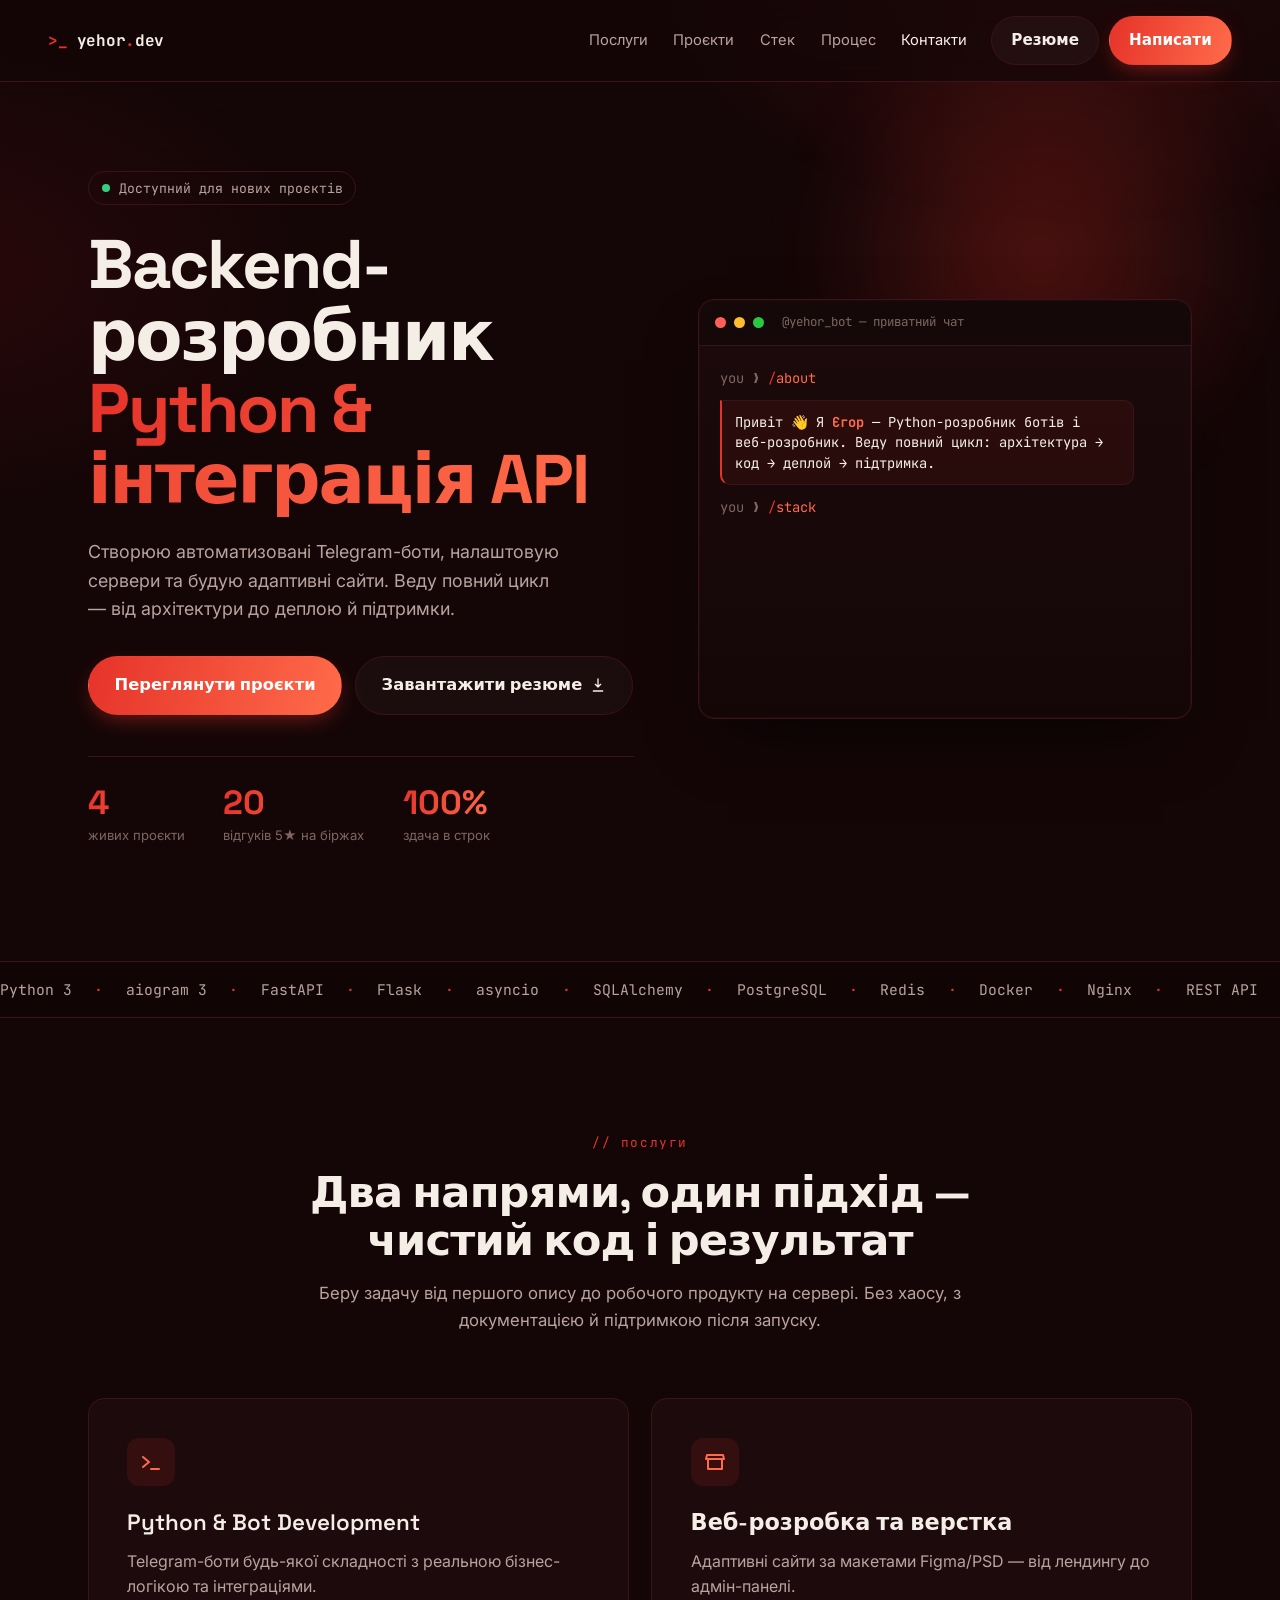
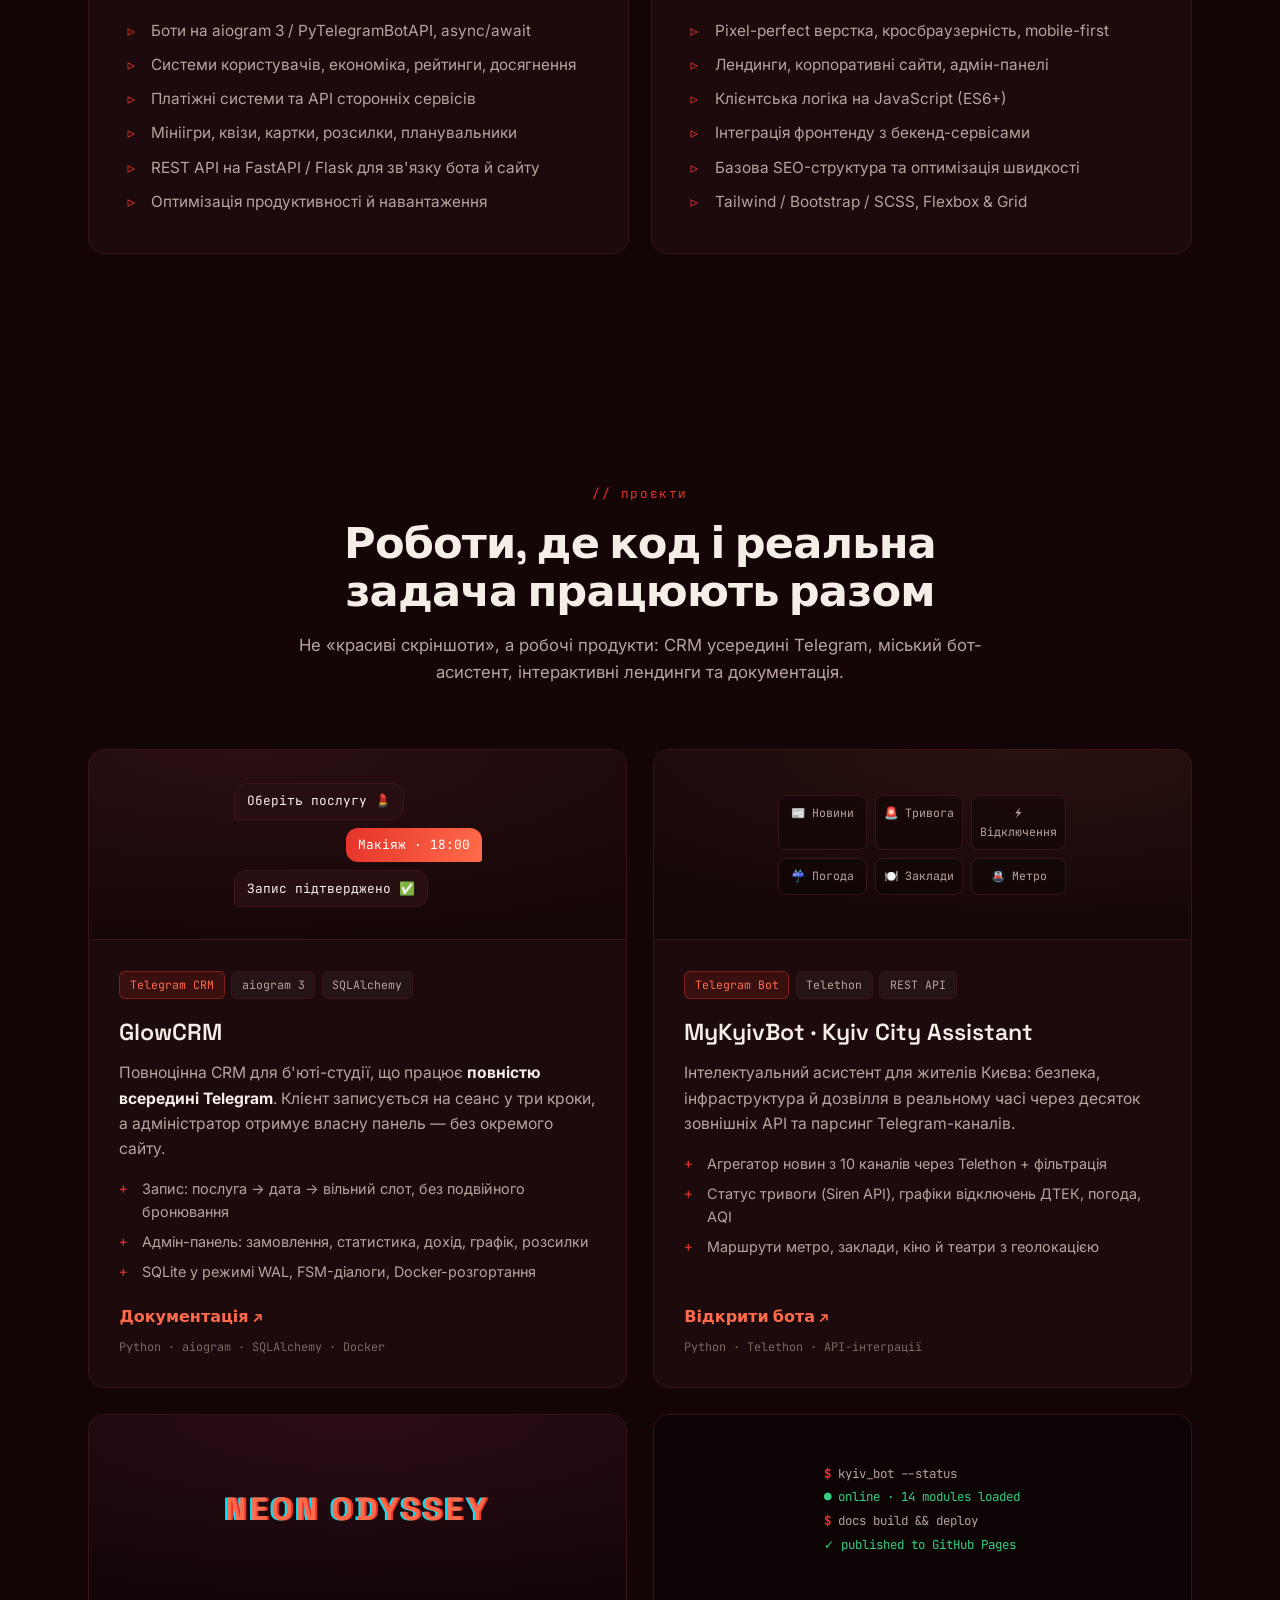
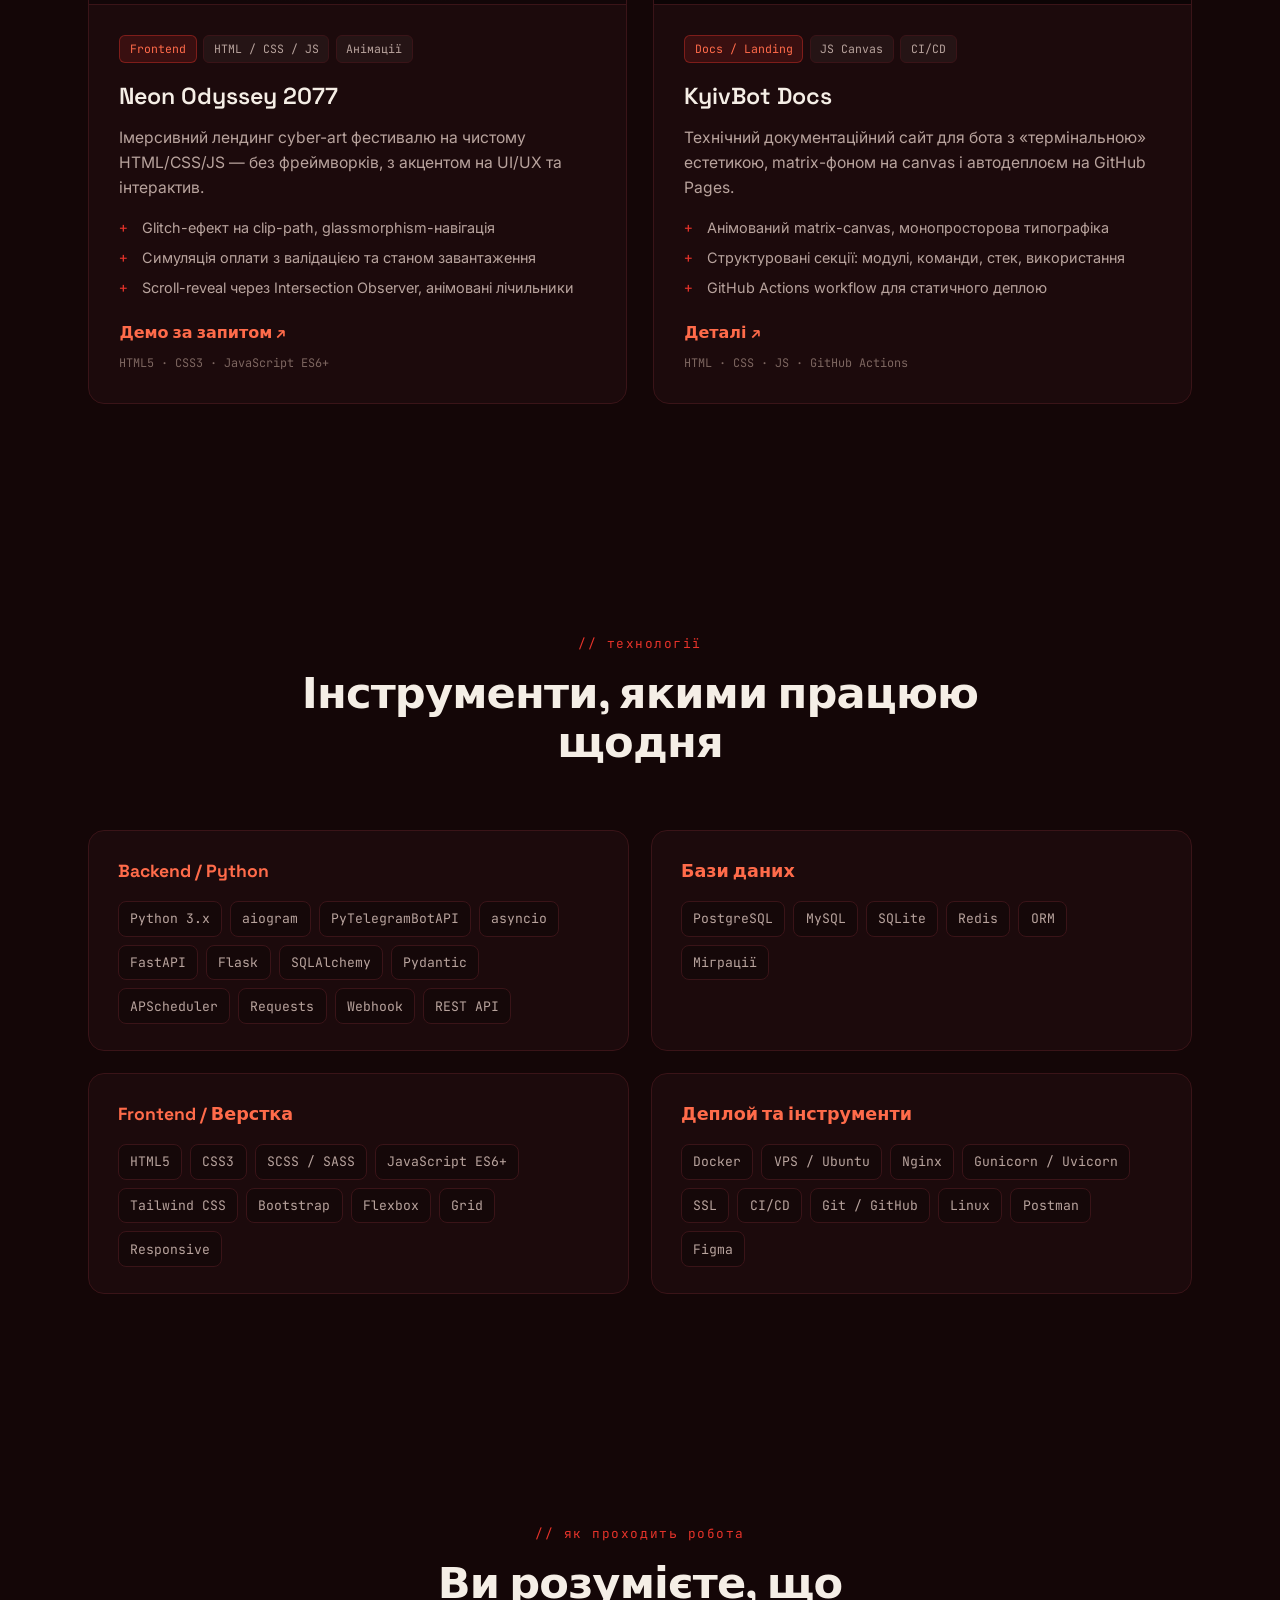
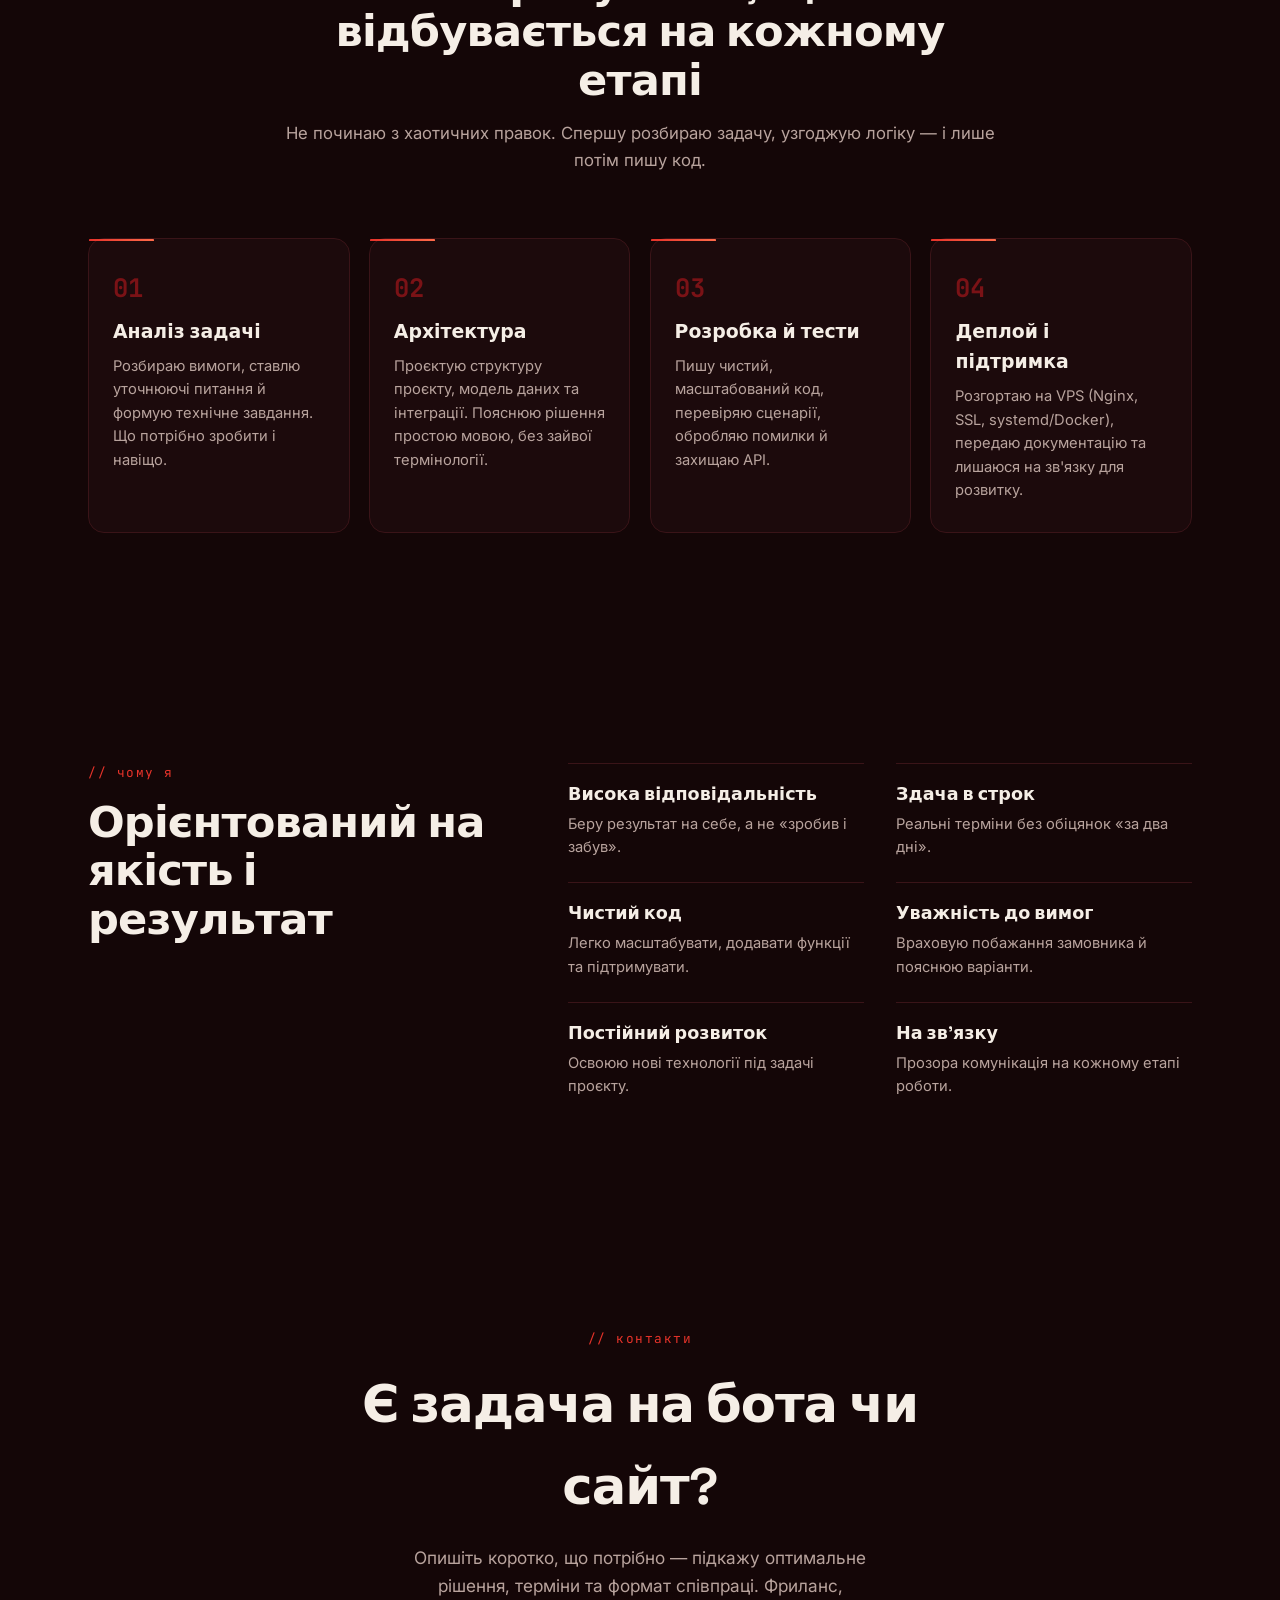
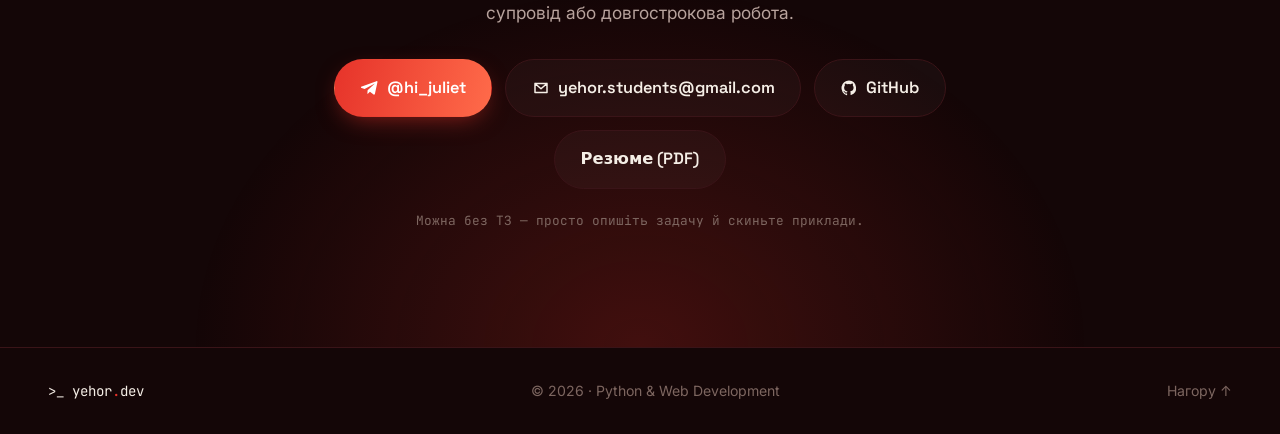
==== commit f91c70a2: "Update contact info with Telegram and email Co-authored-by: Cursor <cursoragent@cursor.com>" ====
--- a/index.html
+++ b/index.html
@@ -376,9 +376,13 @@
     <h2 class="contact__title">Є задача на бота чи сайт?</h2>
     <p class="contact__sub">Опишіть коротко, що потрібно — підкажу оптимальне рішення, терміни та формат співпраці. Фриланс, супровід або довгострокова робота.</p>
     <div class="contact__actions">
-      <a class="btn btn--solid btn--lg" href="https://t.me/your_username" target="_blank" rel="noopener">
+      <a class="btn btn--solid btn--lg" href="https://t.me/hi_juliet" target="_blank" rel="noopener">
         <svg width="18" height="18" viewBox="0 0 24 24" fill="currentColor" aria-hidden="true"><path d="M21.9 4.3 18.6 19.8c-.2 1-.9 1.3-1.8.8l-4.9-3.6-2.4 2.3c-.3.3-.5.5-1 .5l.3-4.9 9-8.1c.4-.3-.1-.5-.6-.2L4.8 13.3l-4.8-1.5c-1-.3-1-.9.2-1.4L20.6 2.9c.9-.3 1.6.2 1.3 1.4Z"/></svg>
-        Написати в Telegram
+        @hi_juliet
+      </a>
+      <a class="btn btn--ghost btn--lg" href="mailto:yehor.students@gmail.com">
+        <svg width="18" height="18" viewBox="0 0 24 24" fill="none" aria-hidden="true"><path d="M4 6h16v12H4V6Zm0 0 8 7 8-7" stroke="currentColor" stroke-width="2" stroke-linecap="round" stroke-linejoin="round"/></svg>
+        yehor.students@gmail.com
       </a>
       <a class="btn btn--ghost btn--lg" href="https://github.com/yegor10" target="_blank" rel="noopener">
         <svg width="18" height="18" viewBox="0 0 24 24" fill="currentColor" aria-hidden="true"><path d="M12 2a10 10 0 0 0-3.2 19.5c.5.1.7-.2.7-.5v-1.7c-2.8.6-3.4-1.3-3.4-1.3-.5-1.2-1.1-1.5-1.1-1.5-.9-.6.1-.6.1-.6 1 .1 1.5 1 1.5 1 .9 1.5 2.3 1.1 2.9.8.1-.7.3-1.1.6-1.3-2.2-.3-4.6-1.1-4.6-5 0-1.1.4-2 1-2.7-.1-.3-.4-1.3.1-2.6 0 0 .8-.3 2.7 1a9.4 9.4 0 0 1 5 0c1.9-1.3 2.7-1 2.7-1 .5 1.3.2 2.3.1 2.6.6.7 1 1.6 1 2.7 0 3.9-2.4 4.7-4.6 5 .3.3.6.9.6 1.8v2.7c0 .3.2.6.7.5A10 10 0 0 0 12 2Z"/></svg>
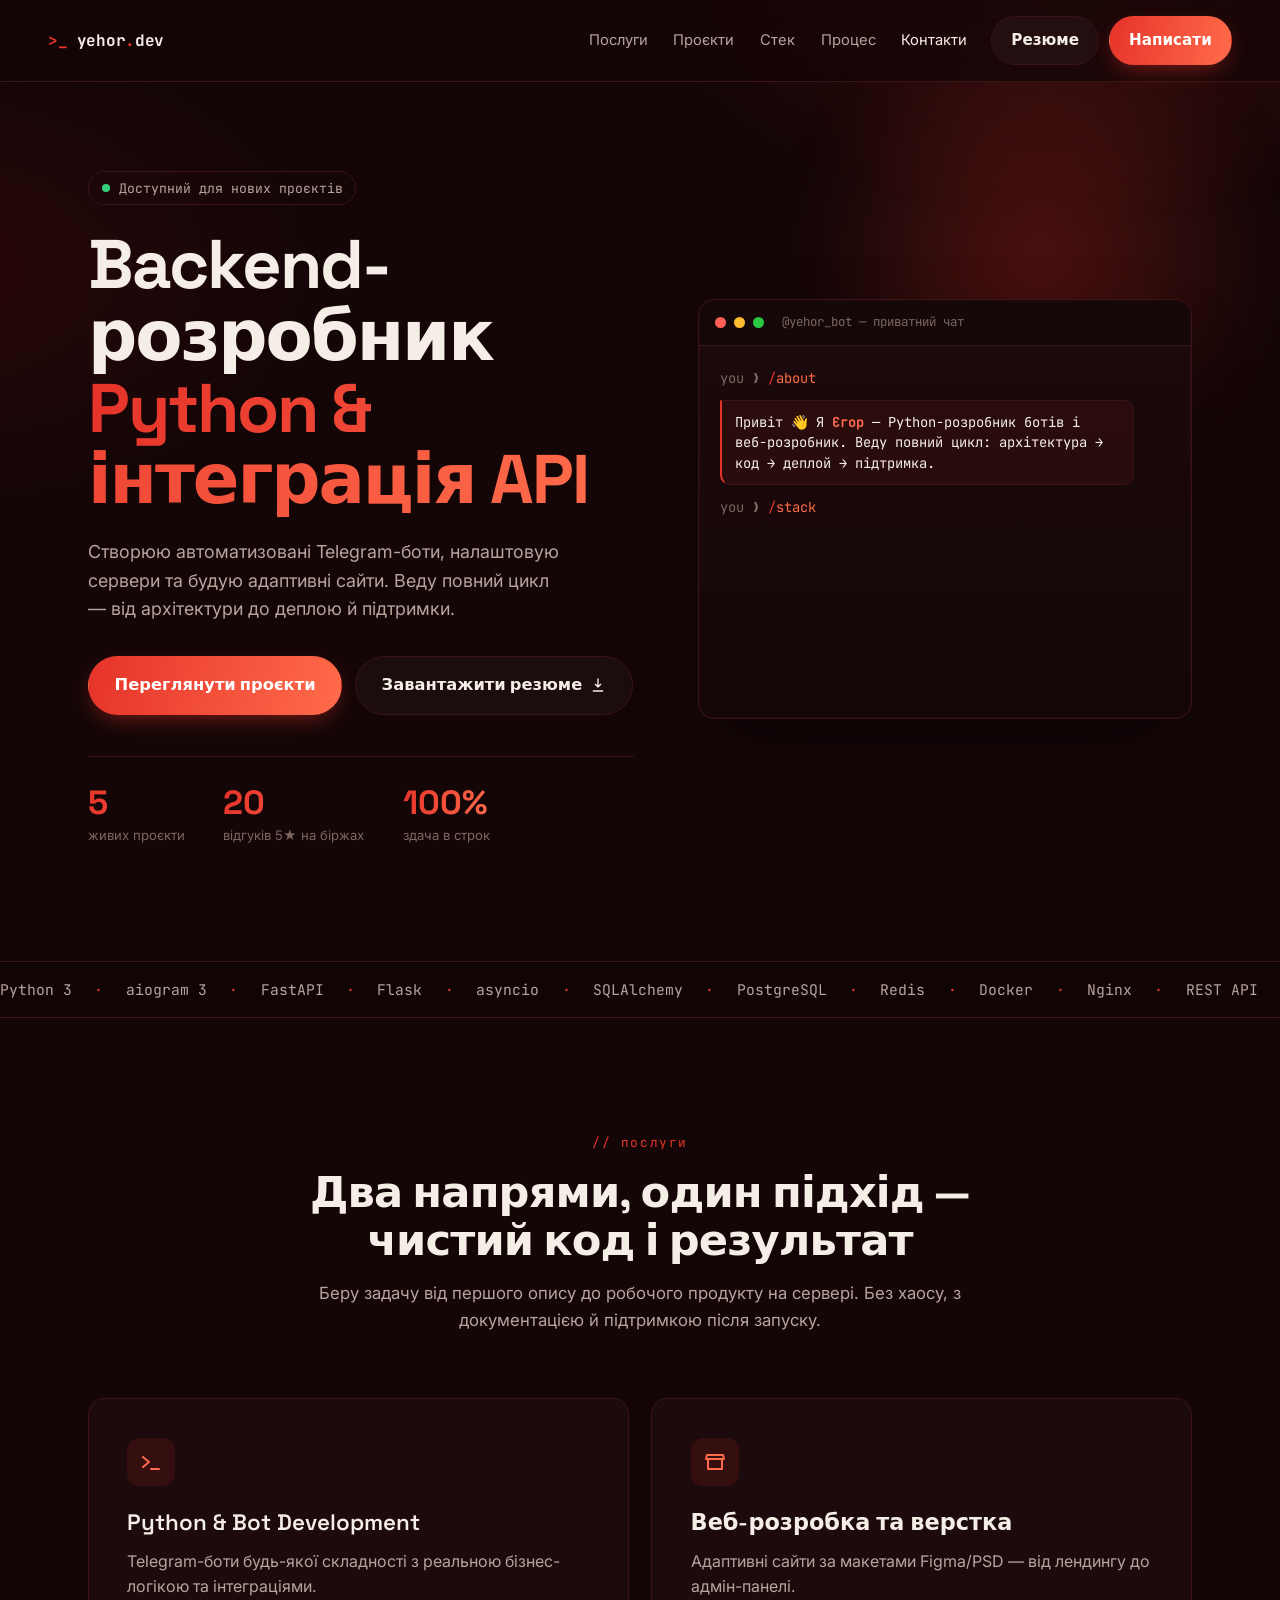
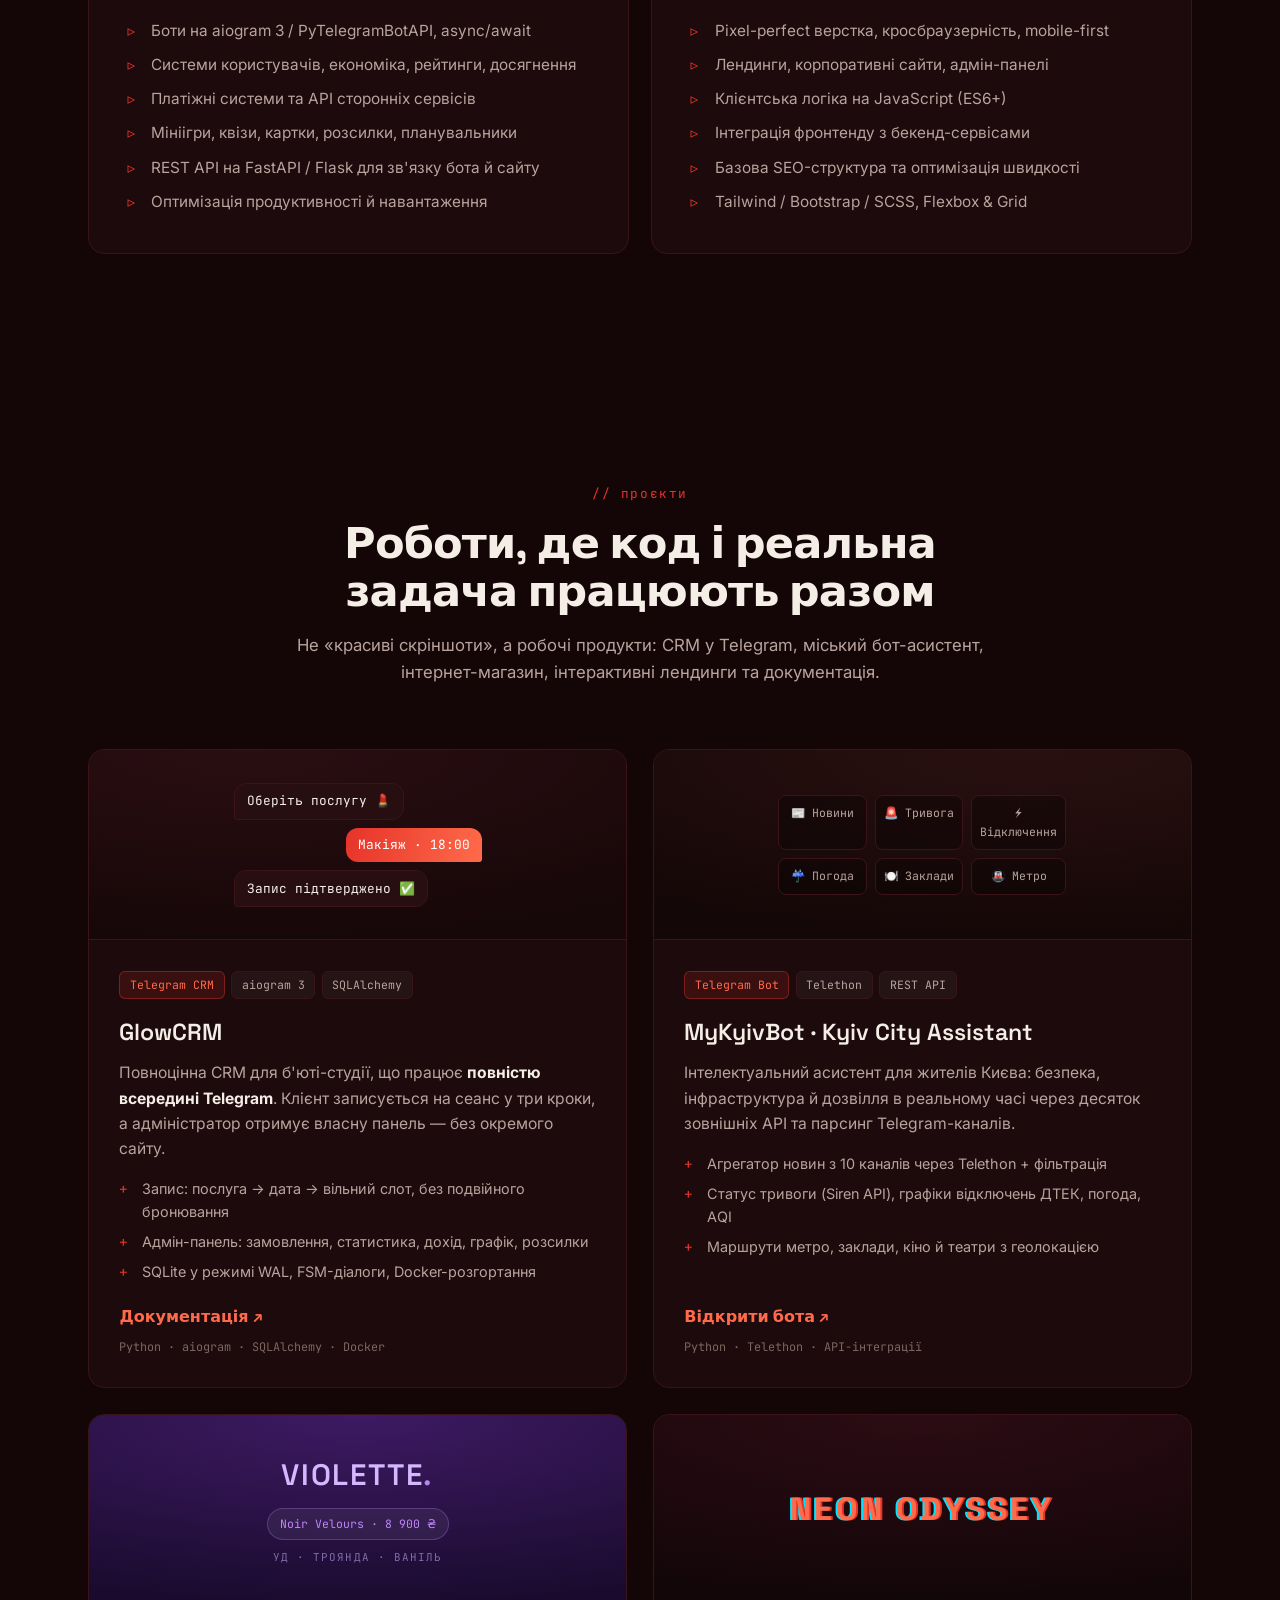
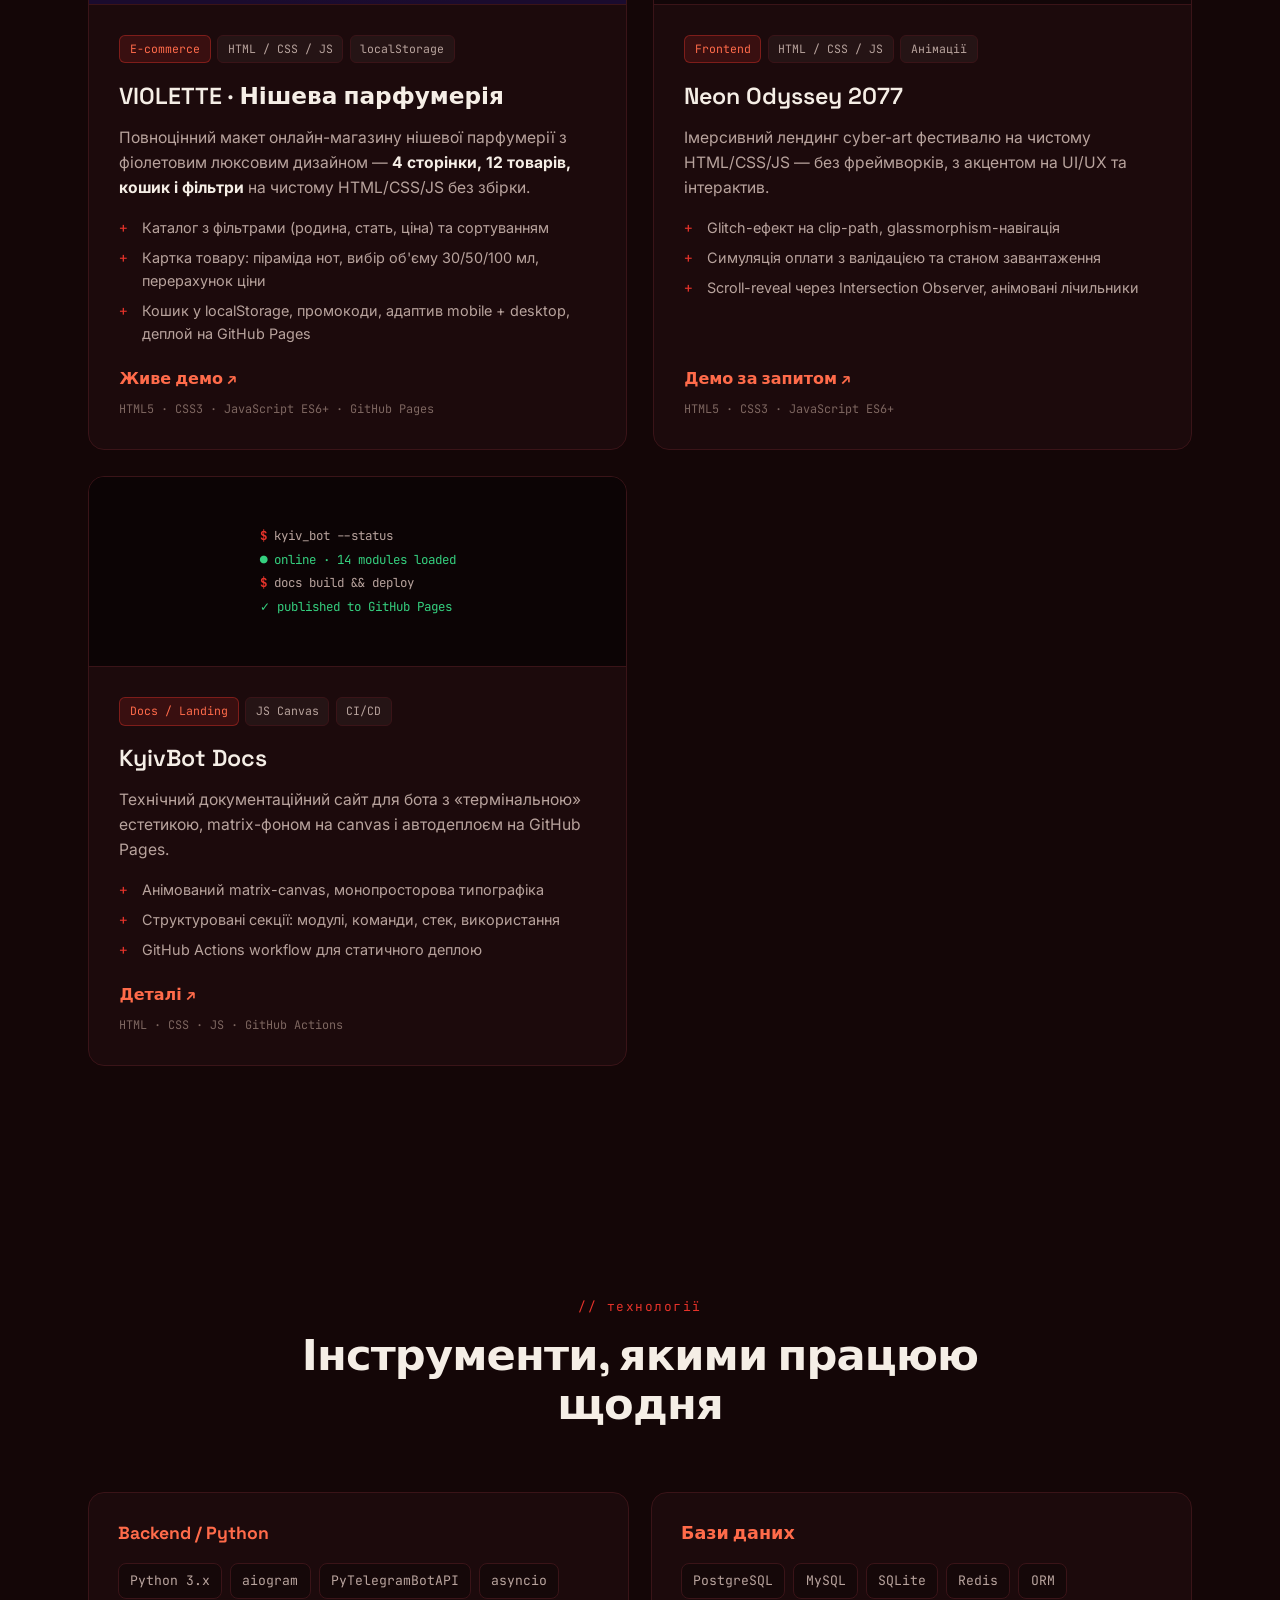
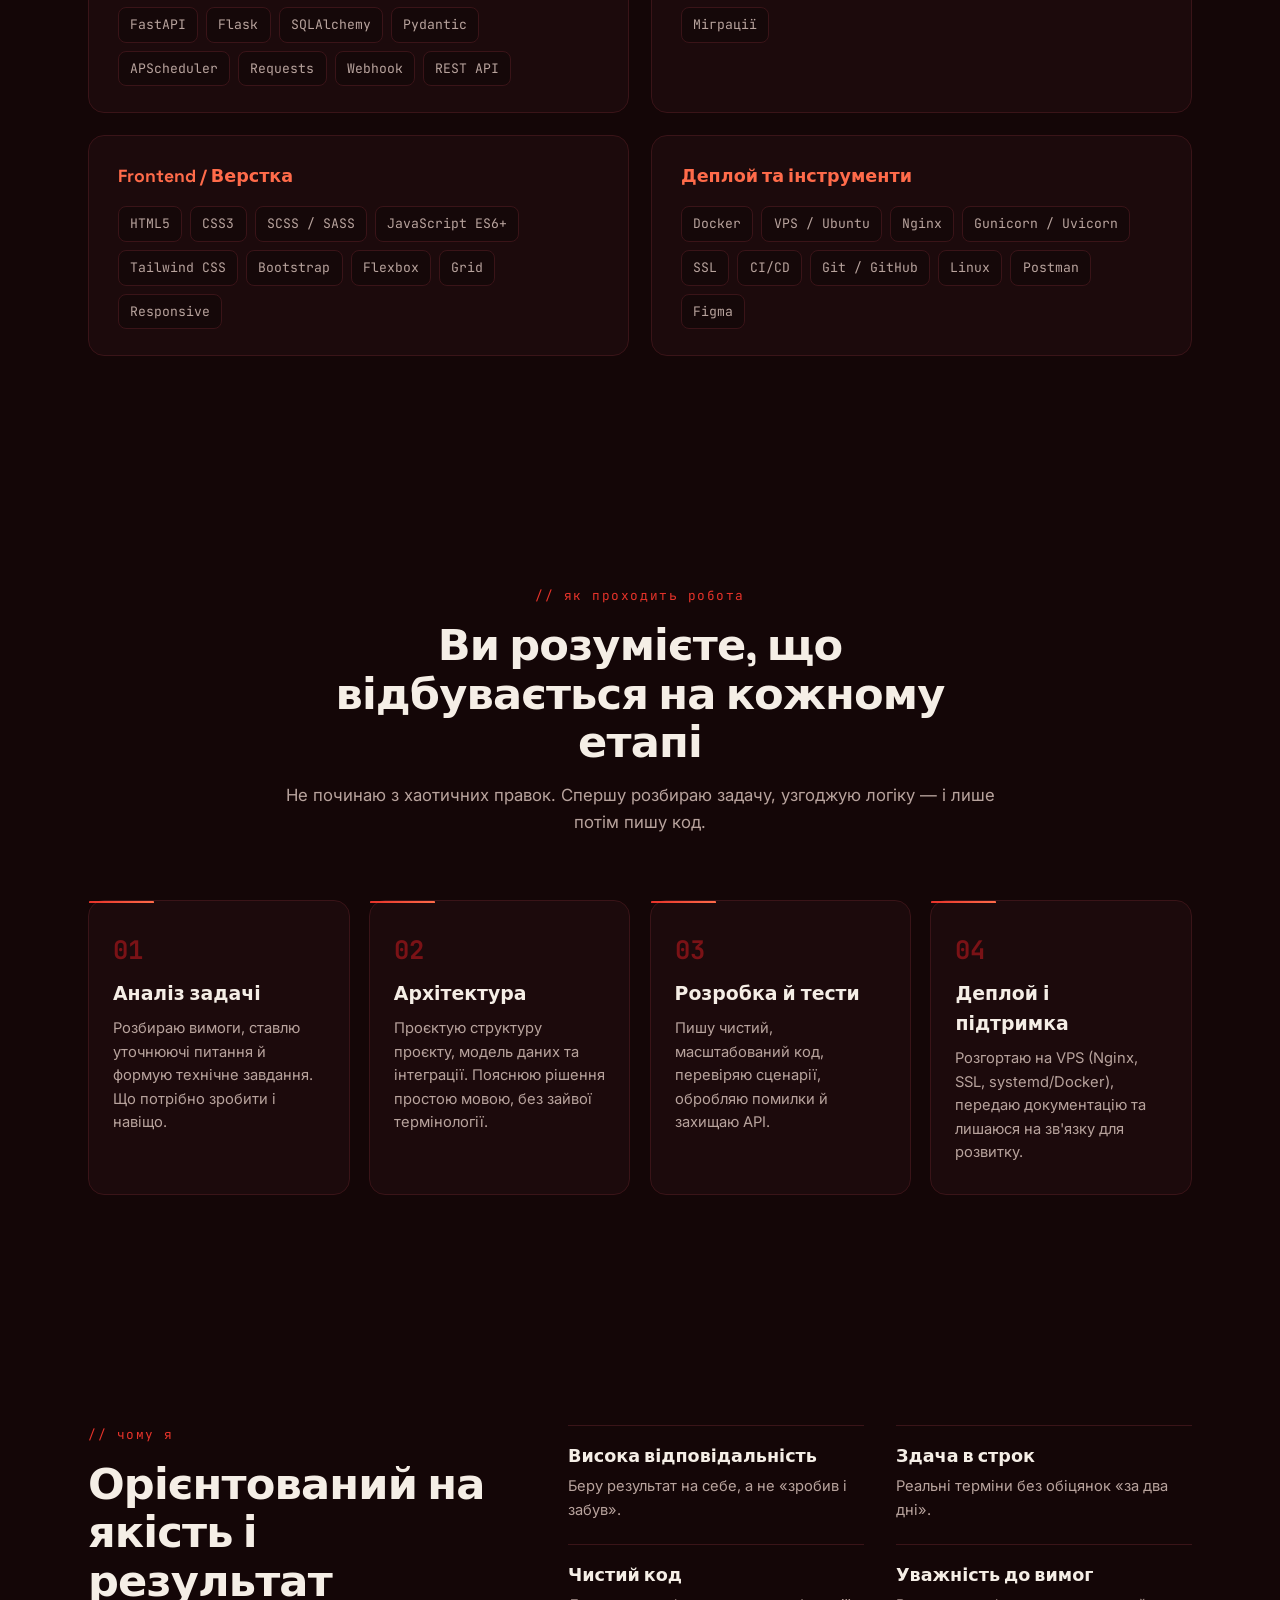
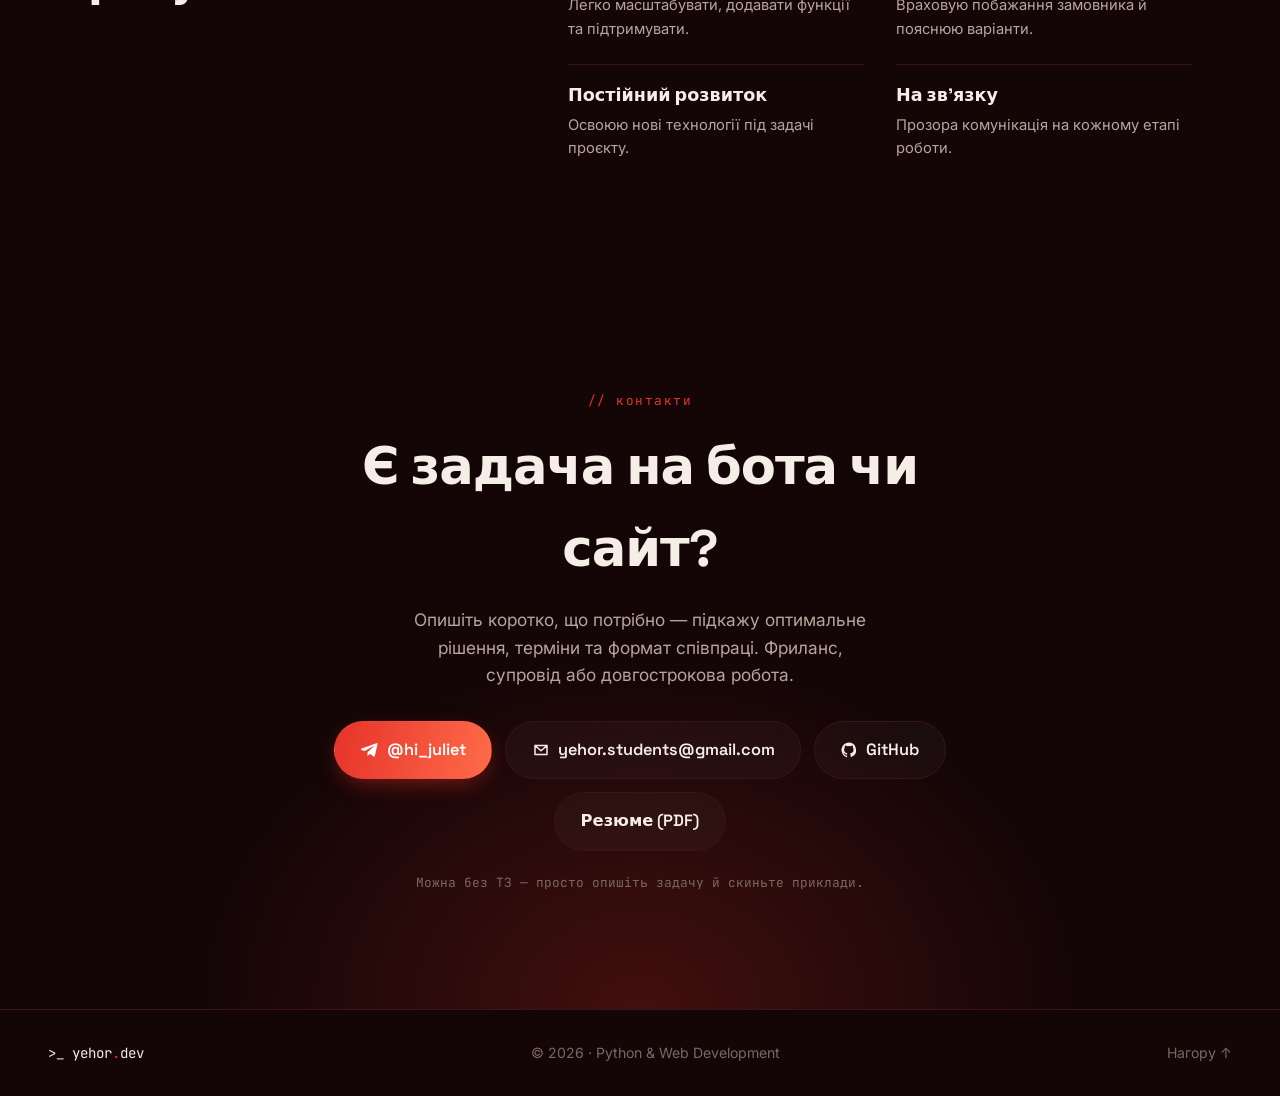
==== commit 8ca5732d: "Add VIOLETTE perfume shop to portfolio projects Co-authored-by: Cursor <cursoragent@cursor.com>" ====
--- a/index.html
+++ b/index.html
@@ -34,7 +34,7 @@
   </nav>
   <div class="nav__actions">
     <a class="btn btn--ghost" href="cv.html" target="_blank" rel="noopener">Резюме</a>
-    <a class="btn btn--solid" href="#contact">Написати</a>
+    <a class="btn btn--solid" href="https://t.me/hi_juliet" target="_blank" rel="noopener">Написати</a>
   </div>
   <button class="nav__burger" id="burger" aria-label="Меню" aria-expanded="false">
     <span></span><span></span><span></span>
@@ -64,7 +64,7 @@
       </a>
     </div>
     <ul class="hero__stats">
-      <li><strong data-count="4">4</strong><span>живих проєкти</span></li>
+      <li><strong data-count="5">5</strong><span>живих проєкти</span></li>
       <li><strong data-count="20">20</strong><span>відгуків 5★ на біржах</span></li>
       <li><strong data-count="100" data-suffix="%">100%</strong><span>здача в строк</span></li>
     </ul>
@@ -148,7 +148,7 @@
   <div class="section-head reveal">
     <p class="section-head__label">// проєкти</p>
     <h2 class="section-head__title">Роботи, де код і реальна задача працюють разом</h2>
-    <p class="section-head__sub">Не «красиві скріншоти», а робочі продукти: CRM усередині Telegram, міський бот-асистент, інтерактивні лендинги та документація.</p>
+    <p class="section-head__sub">Не «красиві скріншоти», а робочі продукти: CRM у Telegram, міський бот-асистент, інтернет-магазин, інтерактивні лендинги та документація.</p>
   </div>
 
   <div class="projects__grid">
@@ -210,6 +210,37 @@
         <div class="proj__links">
           <a class="proj__link" href="https://t.me/my_kyiv_bot" target="_blank" rel="noopener">Відкрити бота ↗</a>
           <span class="proj__stack">Python · Telethon · API-інтеграції</span>
+        </div>
+      </div>
+    </article>
+
+    <article class="proj reveal">
+      <div class="proj__screen proj__screen--violette" aria-hidden="true">
+        <div class="proj__violette">
+          <span class="proj__violette-logo">VIOLETTE<span>.</span></span>
+          <span class="proj__violette-tag">Noir Velours · 8 900 ₴</span>
+          <span class="proj__violette-note">Уд · Троянда · Ваніль</span>
+        </div>
+      </div>
+      <div class="proj__body">
+        <div class="proj__meta">
+          <span class="tag tag--accent">E-commerce</span>
+          <span class="tag">HTML / CSS / JS</span>
+          <span class="tag">localStorage</span>
+        </div>
+        <h3 class="proj__title">VIOLETTE · Нішева парфумерія</h3>
+        <p class="proj__desc">
+          Повноцінний макет онлайн-магазину нішевої парфумерії з фіолетовим люксовим дизайном —
+          <strong>4 сторінки, 12 товарів, кошик і фільтри</strong> на чистому HTML/CSS/JS без збірки.
+        </p>
+        <ul class="proj__did">
+          <li>Каталог з фільтрами (родина, стать, ціна) та сортуванням</li>
+          <li>Картка товару: піраміда нот, вибір об'єму 30/50/100 мл, перерахунок ціни</li>
+          <li>Кошик у localStorage, промокоди, адаптив mobile + desktop, деплой на GitHub Pages</li>
+        </ul>
+        <div class="proj__links">
+          <a class="proj__link" href="https://yegor10.github.io/MarketPortfolio/" target="_blank" rel="noopener">Живе демо ↗</a>
+          <span class="proj__stack">HTML5 · CSS3 · JavaScript ES6+ · GitHub Pages</span>
         </div>
       </div>
     </article>
--- a/assets/css/styles.css
+++ b/assets/css/styles.css
@@ -128,7 +128,7 @@
 .nav__links a:hover { color: var(--bone); }
 .nav__links a:hover::after { width: 100%; }
 
-.nav__actions { display: flex; gap: .6rem; }
+.nav__actions { display: flex; gap: .6rem; position: relative; z-index: 2; flex-shrink: 0; }
 
 .nav__burger {
   display: none;
@@ -407,7 +407,27 @@
 .proj__screen--crm  { background: radial-gradient(120% 100% at 30% 0%, #2a0e12, #160708); }
 .proj__screen--kyiv { background: radial-gradient(120% 100% at 70% 0%, #2a1010, #140707); }
 .proj__screen--neon { background: radial-gradient(120% 100% at 50% 0%, #2c0c14, #120608); }
+.proj__screen--violette { background: radial-gradient(120% 100% at 50% 0%, #3d1a63, #1a0b2e); }
 .proj__screen--docs { background: #0c0405; }
+
+.proj__violette {
+  display: flex; flex-direction: column; align-items: center; gap: .55rem;
+  padding: 1rem; text-align: center;
+}
+.proj__violette-logo {
+  font-family: var(--display); font-size: 1.85rem; font-weight: 600;
+  letter-spacing: .06em; color: #d4b8ff;
+}
+.proj__violette-logo span { color: #b388f0; }
+.proj__violette-tag {
+  font-family: var(--mono); font-size: .72rem; color: #c084fc;
+  background: rgba(255,255,255,.06); border: 1px solid rgba(192,132,252,.28);
+  padding: .35rem .75rem; border-radius: 20px;
+}
+.proj__violette-note {
+  font-family: var(--mono); font-size: .68rem;
+  color: rgba(212,184,255,.55); letter-spacing: .1em; text-transform: uppercase;
+}
 
 .proj__chat { display: flex; flex-direction: column; gap: .5rem; padding: 1rem; width: 100%; max-width: 280px; }
 .bubble {
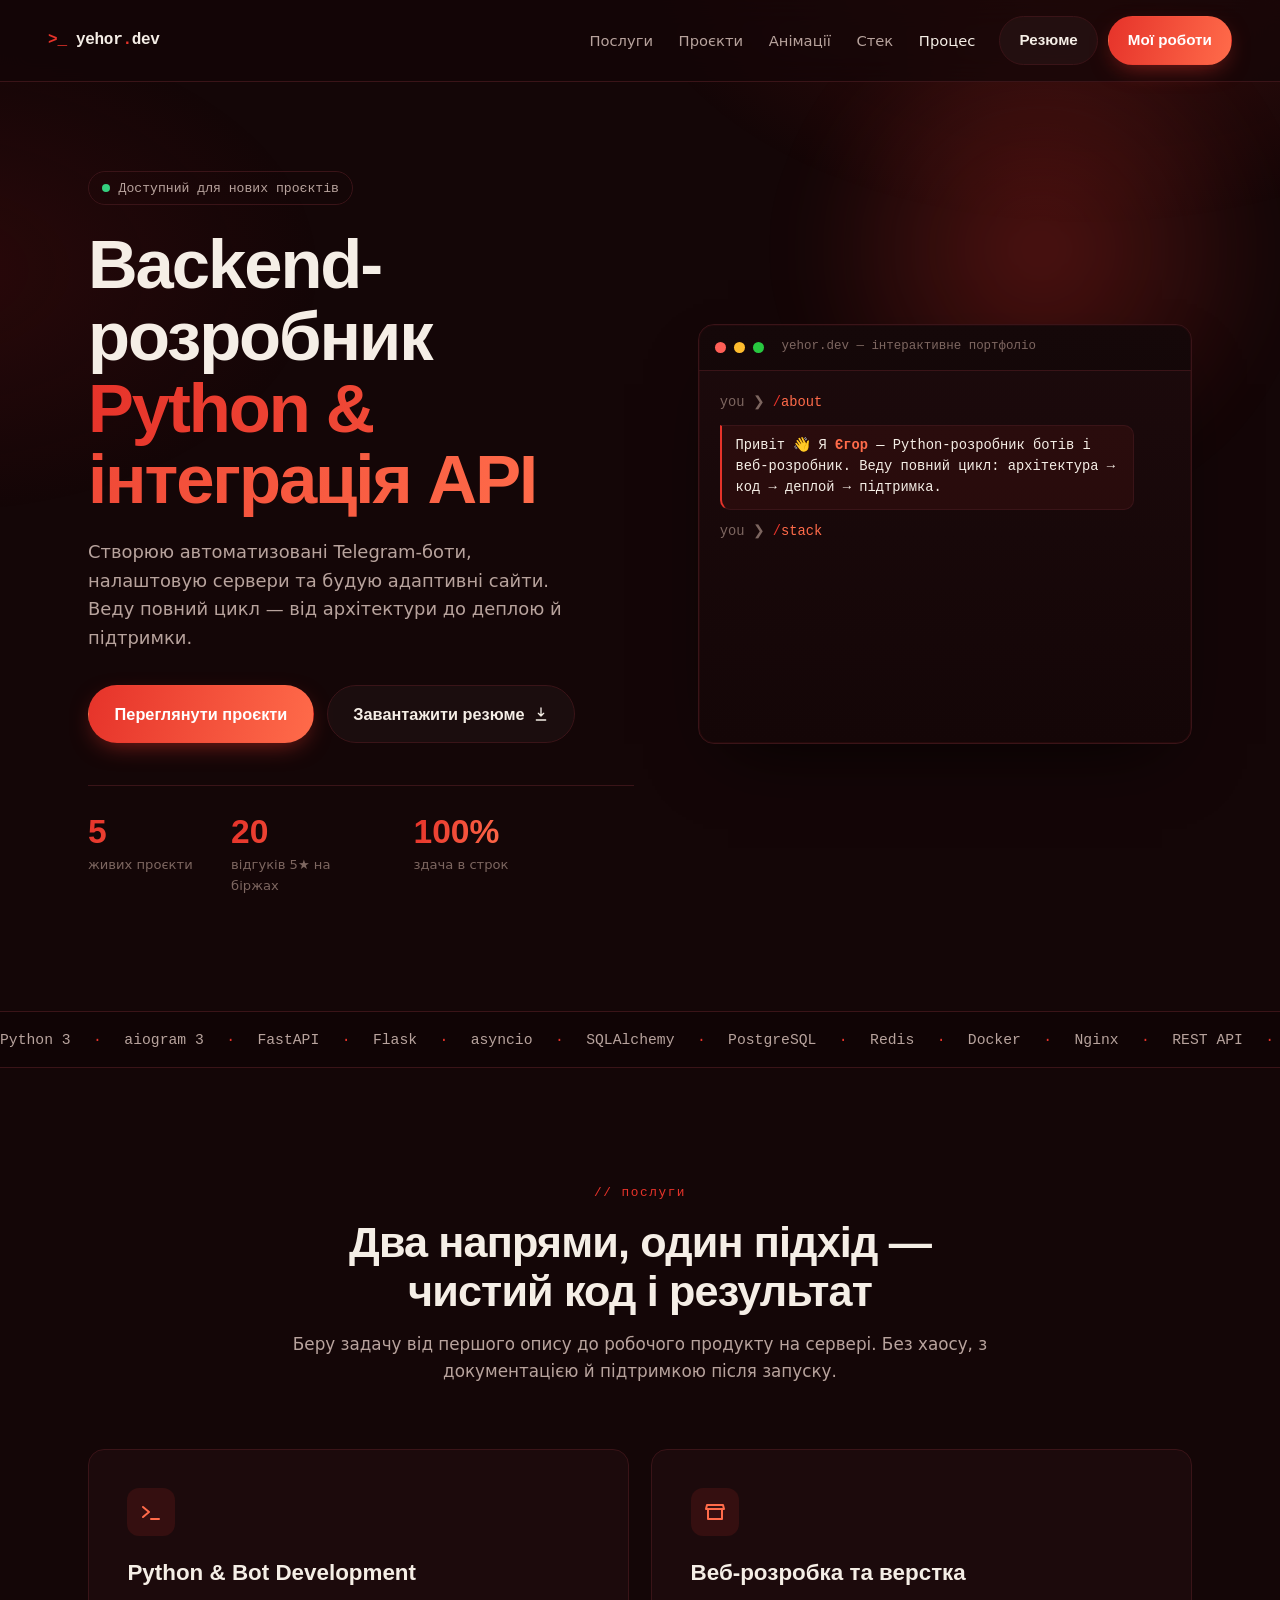
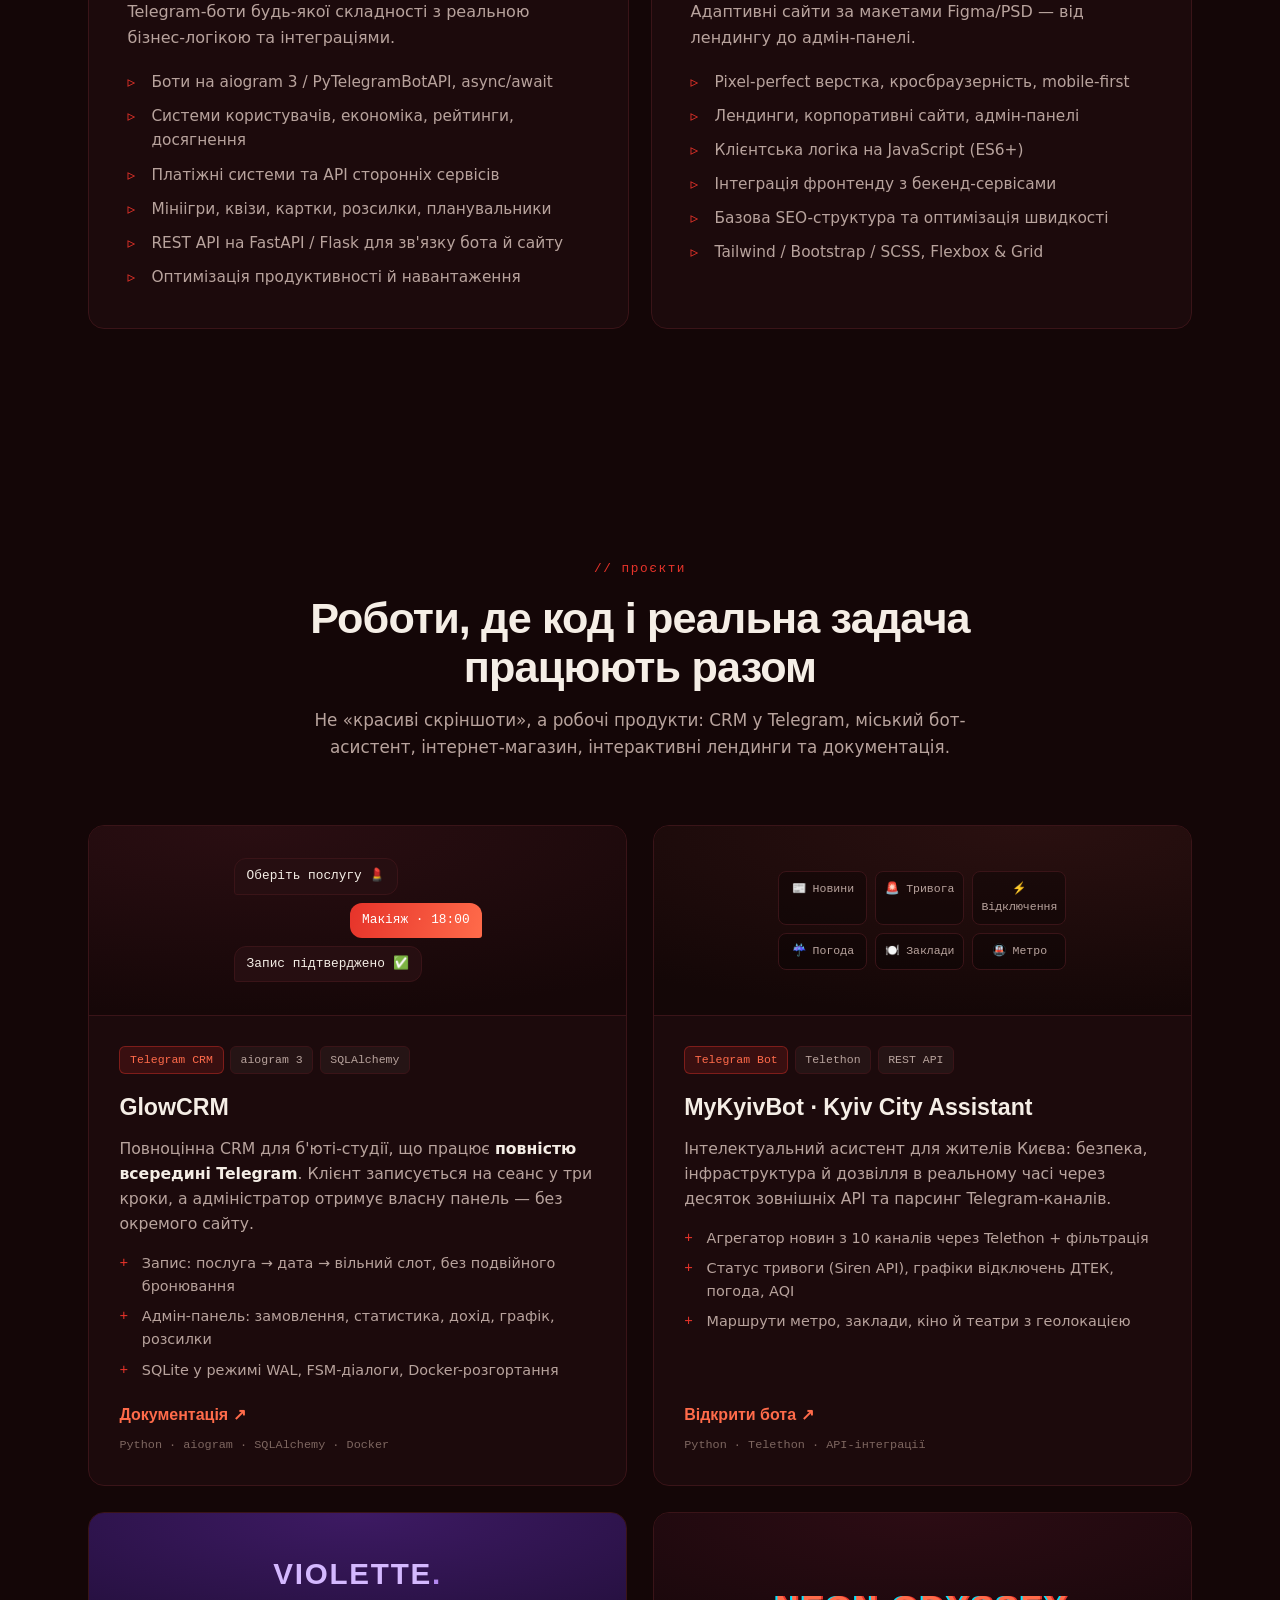
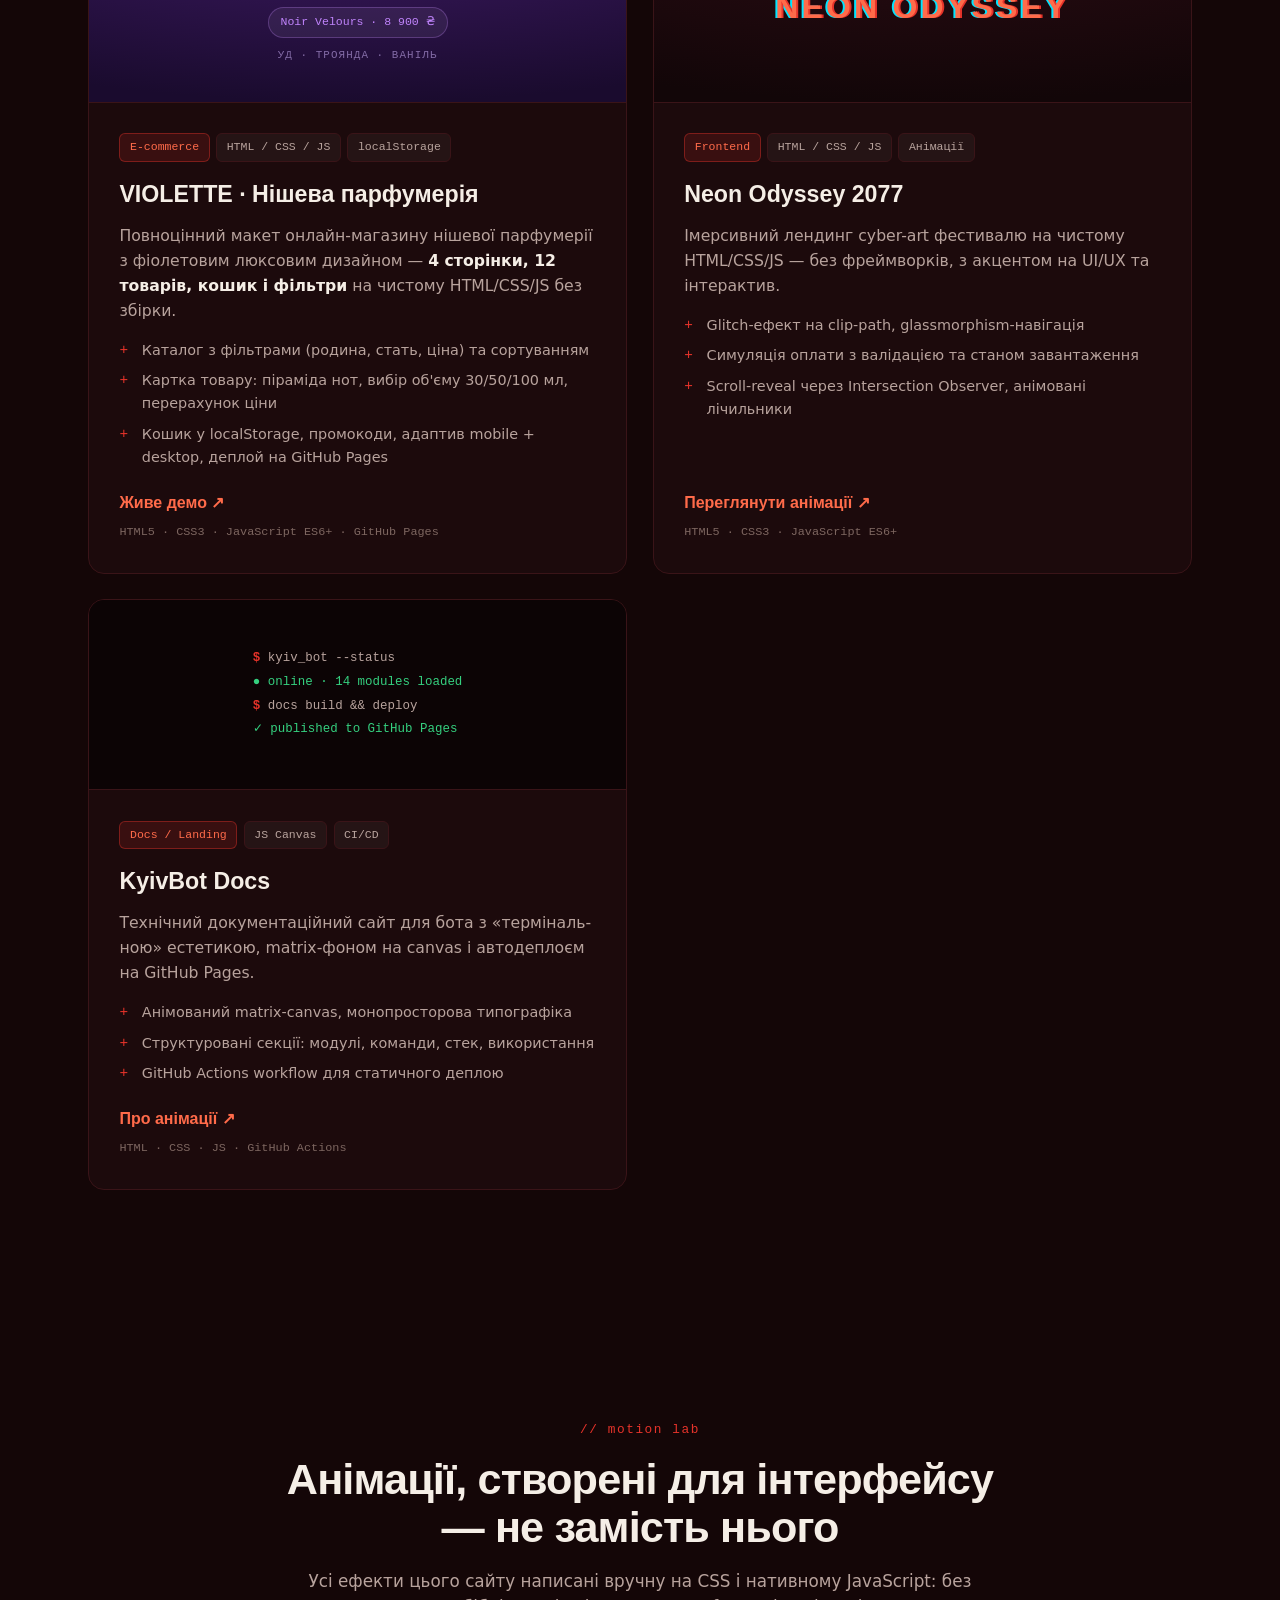
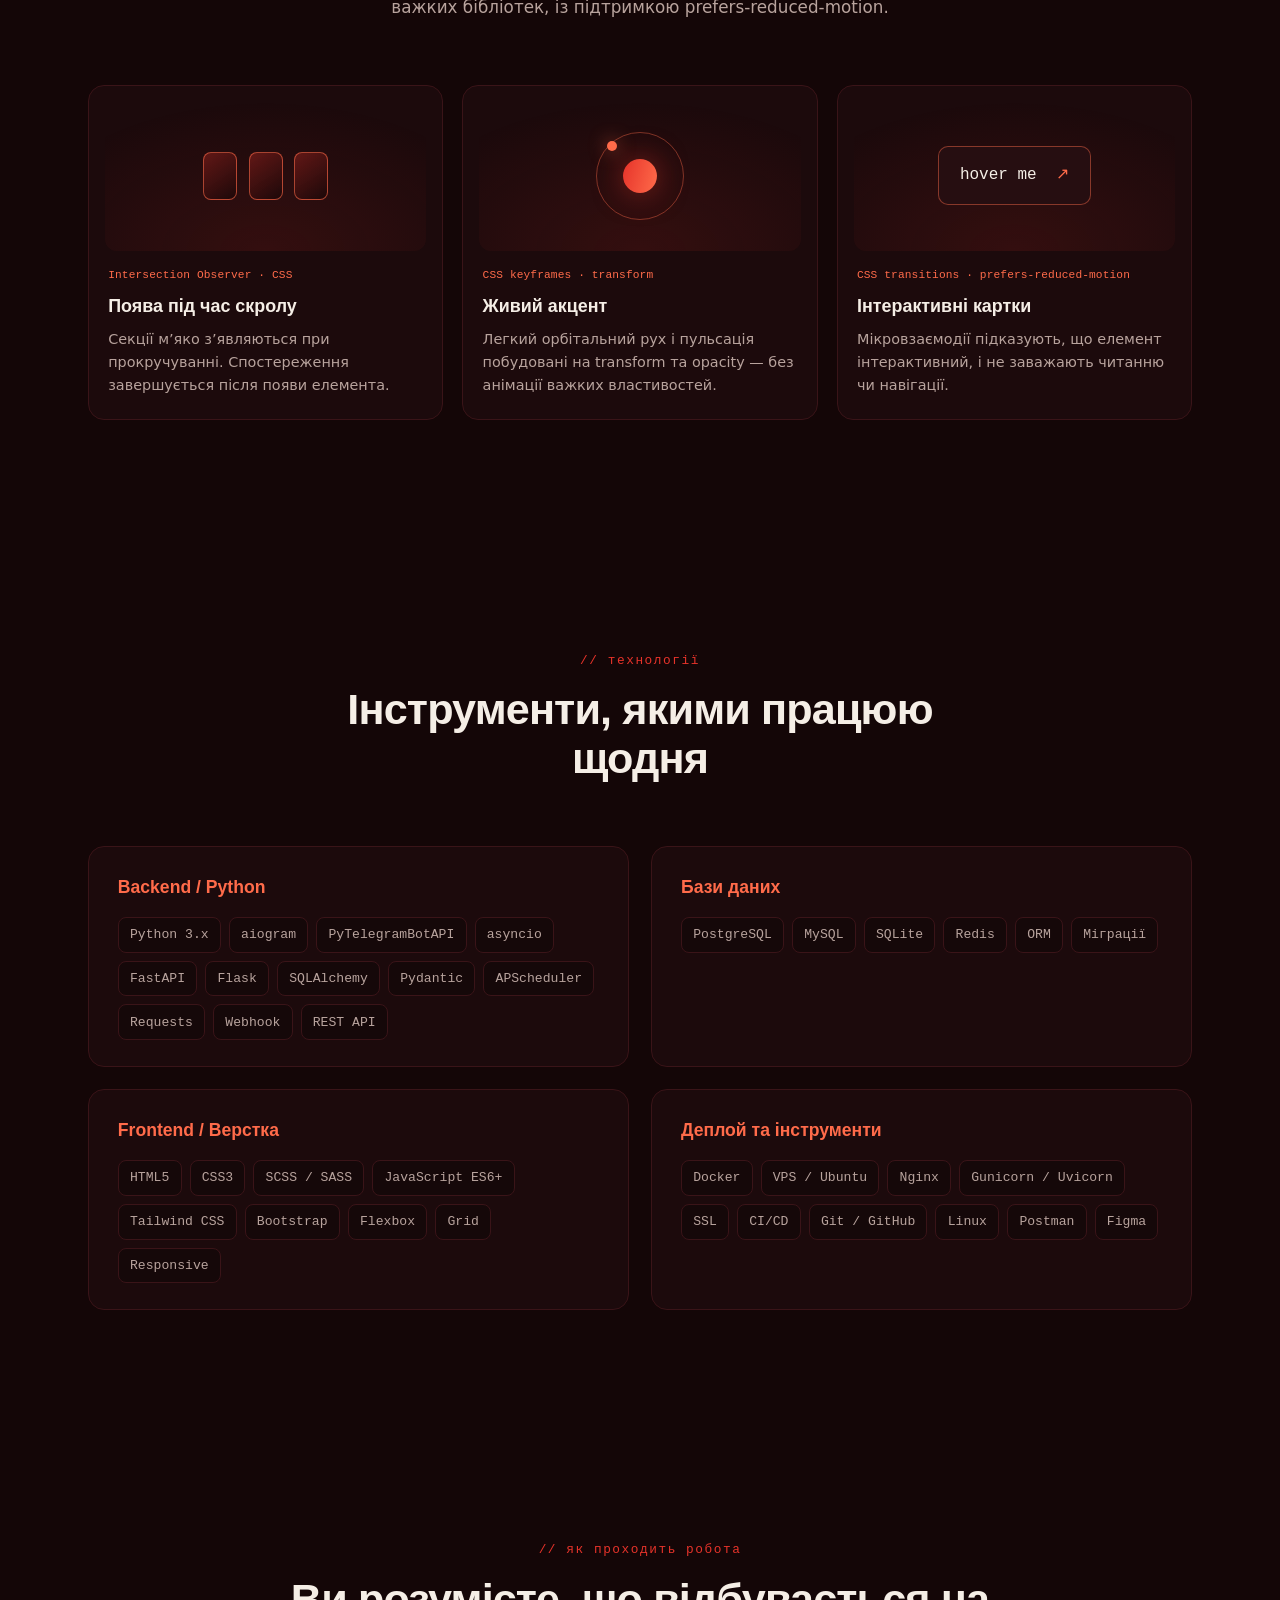
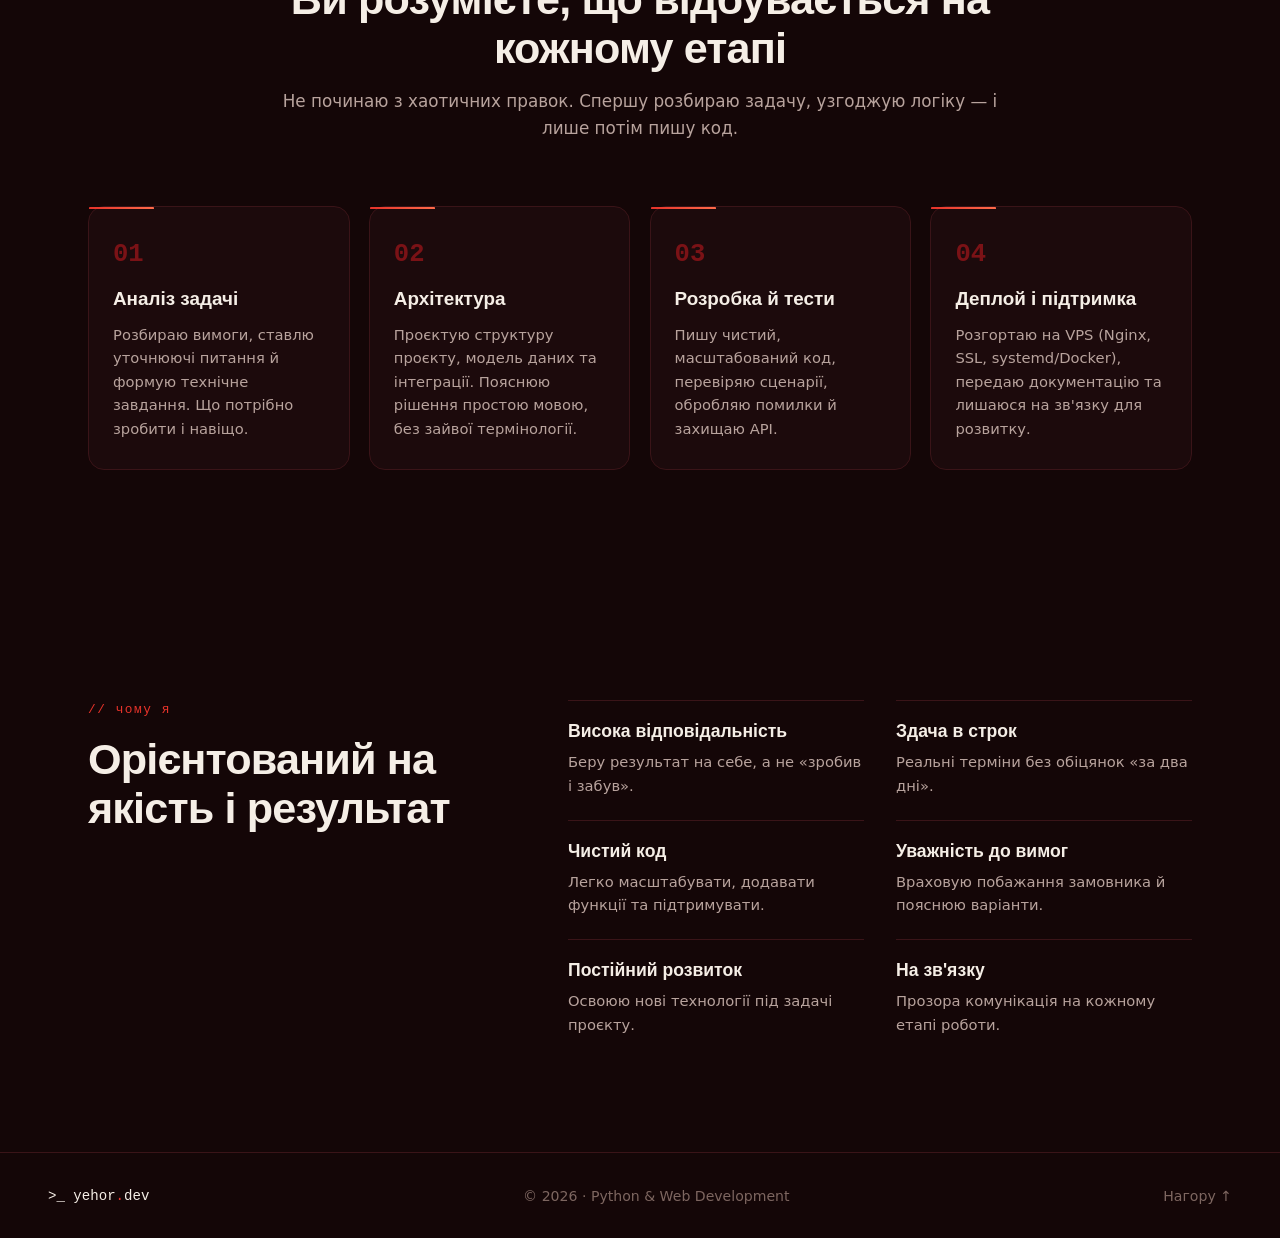
==== commit c1537389: "Upgrade portfolio animations and performance Co-authored-by: Copilot <223556219+Copilot@users.norepl" ====
--- a/index.html
+++ b/index.html
@@ -3,16 +3,15 @@
 <head>
 <meta charset="UTF-8" />
 <meta name="viewport" content="width=device-width, initial-scale=1.0" />
+<meta name="theme-color" content="#140607" />
+<meta name="color-scheme" content="dark" />
 <title>Єгор — Python-розробник ботів та веб-розробник</title>
-<meta name="description" content="Розробляю Telegram-ботів, автоматизовані сервіси та адаптивні сайти. Повний цикл: архітектура, код, тестування, деплой і підтримка." />
+<meta name="description" content="Портфоліо Єгора: Telegram-боти, автоматизація, API та адаптивні сайти. Легкий фронтенд з авторськими CSS- та JavaScript-анімаціями." />
 
 <meta property="og:type" content="website" />
+<meta property="og:locale" content="uk_UA" />
 <meta property="og:title" content="Єгор — Python-розробник ботів та веб-розробник" />
-<meta property="og:description" content="Telegram-боти, автоматизація, REST API та адаптивні сайти під ключ." />
-
-<link rel="preconnect" href="https://fonts.googleapis.com" />
-<link rel="preconnect" href="https://fonts.gstatic.com" crossorigin />
-<link href="https://fonts.googleapis.com/css2?family=Space+Grotesk:wght@400;500;600;700&family=Inter:wght@400;500;600&family=JetBrains+Mono:wght@400;500;700&display=swap" rel="stylesheet" />
+<meta property="og:description" content="Telegram-боти, автоматизація, REST API та швидкі адаптивні сайти з анімаціями на CSS і JavaScript." />
 
 <link rel="stylesheet" href="assets/css/styles.css" />
 <link rel="icon" href="data:image/svg+xml,%3Csvg xmlns='http://www.w3.org/2000/svg' viewBox='0 0 100 100'%3E%3Crect width='100' height='100' rx='22' fill='%23140607'/%3E%3Ctext x='50' y='68' font-size='58' font-family='monospace' fill='%23E6332A' text-anchor='middle'%3E&gt;_%3C/text%3E%3C/svg%3E" />
@@ -28,13 +27,13 @@
   <nav class="nav__links" aria-label="Головна навігація">
     <a href="#services">Послуги</a>
     <a href="#projects">Проєкти</a>
+    <a href="#motion">Анімації</a>
     <a href="#stack">Стек</a>
     <a href="#process">Процес</a>
-    <a href="#contact">Контакти</a>
   </nav>
   <div class="nav__actions">
     <a class="btn btn--ghost" href="cv.html" target="_blank" rel="noopener">Резюме</a>
-    <a class="btn btn--solid" href="https://t.me/hi_juliet" target="_blank" rel="noopener">Написати</a>
+    <a class="btn btn--solid" href="#projects">Мої роботи</a>
   </div>
   <button class="nav__burger" id="burger" aria-label="Меню" aria-expanded="false">
     <span></span><span></span><span></span>
@@ -76,7 +75,7 @@
       <span class="console__dot"></span>
       <span class="console__dot"></span>
       <span class="console__dot"></span>
-      <span class="console__title">@yehor_bot — приватний чат</span>
+      <span class="console__title">yehor.dev — інтерактивне портфоліо</span>
     </div>
     <div class="console__body" id="console-body">
       <!-- injected by main.js -->
@@ -266,7 +265,7 @@
           <li>Scroll-reveal через Intersection Observer, анімовані лічильники</li>
         </ul>
         <div class="proj__links">
-          <a class="proj__link" href="#contact">Демо за запитом ↗</a>
+          <a class="proj__link" href="#motion">Переглянути анімації ↗</a>
           <span class="proj__stack">HTML5 · CSS3 · JavaScript ES6+</span>
         </div>
       </div>
@@ -298,12 +297,50 @@
           <li>GitHub Actions workflow для статичного деплою</li>
         </ul>
         <div class="proj__links">
-          <a class="proj__link" href="#contact">Деталі ↗</a>
+          <a class="proj__link" href="#motion">Про анімації ↗</a>
           <span class="proj__stack">HTML · CSS · JS · GitHub Actions</span>
         </div>
       </div>
     </article>
 
+  </div>
+</section>
+
+<!-- ░░ MOTION ░░ -->
+<section class="motion" id="motion">
+  <div class="section-head reveal">
+    <p class="section-head__label">// motion lab</p>
+    <h2 class="section-head__title">Анімації, створені для інтерфейсу — не замість нього</h2>
+    <p class="section-head__sub">Усі ефекти цього сайту написані вручну на CSS і нативному JavaScript: без важких бібліотек, із підтримкою prefers-reduced-motion.</p>
+  </div>
+  <div class="motion__grid">
+    <article class="motion-card motion-card--reveal reveal">
+      <div class="motion-card__visual" aria-hidden="true">
+        <span class="motion-card__tile"></span>
+        <span class="motion-card__tile"></span>
+        <span class="motion-card__tile"></span>
+      </div>
+      <p class="motion-card__tech">Intersection Observer · CSS</p>
+      <h3>Поява під час скролу</h3>
+      <p>Секції м’яко з’являються при прокручуванні. Спостереження завершується після появи елемента.</p>
+    </article>
+    <article class="motion-card motion-card--orbit reveal">
+      <div class="motion-card__visual" aria-hidden="true">
+        <span class="motion-card__orbit"><i></i></span>
+        <span class="motion-card__core"></span>
+      </div>
+      <p class="motion-card__tech">CSS keyframes · transform</p>
+      <h3>Живий акцент</h3>
+      <p>Легкий орбітальний рух і пульсація побудовані на transform та opacity — без анімації важких властивостей.</p>
+    </article>
+    <article class="motion-card motion-card--hover reveal">
+      <div class="motion-card__visual" aria-hidden="true">
+        <span class="motion-card__hover-tile">hover me<span>↗</span></span>
+      </div>
+      <p class="motion-card__tech">CSS transitions · prefers-reduced-motion</p>
+      <h3>Інтерактивні картки</h3>
+      <p>Мікровзаємодії підказують, що елемент інтерактивний, і не заважають читанню чи навігації.</p>
+    </article>
   </div>
 </section>
 
@@ -399,31 +436,6 @@
   </div>
 </section>
 
-<!-- ░░ CONTACT ░░ -->
-<section class="contact" id="contact">
-  <div class="contact__glow" aria-hidden="true"></div>
-  <div class="contact__inner reveal">
-    <p class="section-head__label">// контакти</p>
-    <h2 class="contact__title">Є задача на бота чи сайт?</h2>
-    <p class="contact__sub">Опишіть коротко, що потрібно — підкажу оптимальне рішення, терміни та формат співпраці. Фриланс, супровід або довгострокова робота.</p>
-    <div class="contact__actions">
-      <a class="btn btn--solid btn--lg" href="https://t.me/hi_juliet" target="_blank" rel="noopener">
-        <svg width="18" height="18" viewBox="0 0 24 24" fill="currentColor" aria-hidden="true"><path d="M21.9 4.3 18.6 19.8c-.2 1-.9 1.3-1.8.8l-4.9-3.6-2.4 2.3c-.3.3-.5.5-1 .5l.3-4.9 9-8.1c.4-.3-.1-.5-.6-.2L4.8 13.3l-4.8-1.5c-1-.3-1-.9.2-1.4L20.6 2.9c.9-.3 1.6.2 1.3 1.4Z"/></svg>
-        @hi_juliet
-      </a>
-      <a class="btn btn--ghost btn--lg" href="mailto:yehor.students@gmail.com">
-        <svg width="18" height="18" viewBox="0 0 24 24" fill="none" aria-hidden="true"><path d="M4 6h16v12H4V6Zm0 0 8 7 8-7" stroke="currentColor" stroke-width="2" stroke-linecap="round" stroke-linejoin="round"/></svg>
-        yehor.students@gmail.com
-      </a>
-      <a class="btn btn--ghost btn--lg" href="https://github.com/yegor10" target="_blank" rel="noopener">
-        <svg width="18" height="18" viewBox="0 0 24 24" fill="currentColor" aria-hidden="true"><path d="M12 2a10 10 0 0 0-3.2 19.5c.5.1.7-.2.7-.5v-1.7c-2.8.6-3.4-1.3-3.4-1.3-.5-1.2-1.1-1.5-1.1-1.5-.9-.6.1-.6.1-.6 1 .1 1.5 1 1.5 1 .9 1.5 2.3 1.1 2.9.8.1-.7.3-1.1.6-1.3-2.2-.3-4.6-1.1-4.6-5 0-1.1.4-2 1-2.7-.1-.3-.4-1.3.1-2.6 0 0 .8-.3 2.7 1a9.4 9.4 0 0 1 5 0c1.9-1.3 2.7-1 2.7-1 .5 1.3.2 2.3.1 2.6.6.7 1 1.6 1 2.7 0 3.9-2.4 4.7-4.6 5 .3.3.6.9.6 1.8v2.7c0 .3.2.6.7.5A10 10 0 0 0 12 2Z"/></svg>
-        GitHub
-      </a>
-      <a class="btn btn--ghost btn--lg" href="cv.html" target="_blank" rel="noopener">Резюме (PDF)</a>
-    </div>
-    <p class="contact__note">Можна без ТЗ — просто опишіть задачу й скиньте приклади.</p>
-  </div>
-</section>
 </main>
 
 <footer class="foot">
@@ -432,6 +444,6 @@
   <a class="foot__up" href="#top">Нагору ↑</a>
 </footer>
 
-<script src="assets/js/main.js"></script>
+<script src="assets/js/main.js" defer></script>
 </body>
 </html>
--- a/assets/css/styles.css
+++ b/assets/css/styles.css
@@ -18,9 +18,9 @@
 
   --grad: linear-gradient(105deg, var(--crimson), var(--ember));
 
-  --display: "Space Grotesk", system-ui, sans-serif;
-  --body: "Inter", system-ui, sans-serif;
-  --mono: "JetBrains Mono", ui-monospace, monospace;
+  --display: "Arial", "Helvetica Neue", sans-serif;
+  --body: system-ui, -apple-system, "Segoe UI", sans-serif;
+  --mono: ui-monospace, "Cascadia Code", "Segoe UI Mono", monospace;
 
   --maxw: 1200px;
   --r: 16px;
@@ -184,7 +184,9 @@
   filter: blur(30px);
   z-index: -1;
   pointer-events: none;
-}
+  animation: glow-drift 12s ease-in-out infinite alternate;
+}
+@keyframes glow-drift { to { transform: translate3d(-18px, 14px, 0) scale(1.04); } }
 
 .eyebrow {
   display: inline-flex;
@@ -216,6 +218,12 @@
   font-size: clamp(2.4rem, 6vw, 4.3rem);
   line-height: 1.04;
   letter-spacing: -.03em;
+}
+.hero__copy { animation: hero-enter .75s var(--ease) both; }
+.console { animation: hero-enter .85s .12s var(--ease) both; }
+@keyframes hero-enter {
+  from { opacity: 0; transform: translateY(18px); }
+  to { opacity: 1; transform: translateY(0); }
 }
 .hero__title-accent {
   background: var(--grad);
@@ -395,6 +403,10 @@
   border-color: rgba(230,51,42,.45);
   box-shadow: 0 30px 60px -30px rgba(230,51,42,.45);
 }
+.proj:focus-within {
+  border-color: rgba(230,51,42,.55);
+  box-shadow: 0 20px 48px -30px rgba(230,51,42,.45);
+}
 
 .proj__screen {
   height: 190px;
@@ -534,18 +546,99 @@
 .why__list span { font-family: var(--display); font-weight: 600; font-size: 1.1rem; color: var(--bone); display: block; margin-bottom: .3rem; }
 .why__list p { color: var(--ash); font-size: .92rem; }
 
-/* ---------- Contact ---------- */
-.contact { position: relative; text-align: center; overflow: hidden; }
-.contact__glow {
-  position: absolute; inset: 0; z-index: -1;
-  background: radial-gradient(50% 70% at 50% 100%, rgba(230,51,42,.22), transparent 70%);
-  pointer-events: none;
-}
-.contact__inner { max-width: 640px; margin: 0 auto; }
-.contact__title { font-family: var(--display); font-weight: 700; font-size: clamp(2rem, 5vw, 3.2rem); letter-spacing: -.02em; margin-top: .6rem; }
-.contact__sub { color: var(--ash); font-size: 1.08rem; margin: 1rem auto 2rem; max-width: 30rem; }
-.contact__actions { display: flex; flex-wrap: wrap; gap: .8rem; justify-content: center; }
-.contact__note { margin-top: 1.4rem; font-family: var(--mono); font-size: .8rem; color: var(--ash-dim); }
+/* ---------- Motion showcase ---------- */
+.motion { max-width: var(--maxw); margin: 0 auto; }
+.motion__grid { display: grid; grid-template-columns: repeat(3, 1fr); gap: 1.2rem; }
+.motion-card {
+  overflow: hidden;
+  background: var(--ink-1);
+  border: 1px solid var(--line);
+  border-radius: var(--r);
+  padding: 1rem 1.2rem 1.4rem;
+  transition: transform .3s var(--ease), border-color .3s, box-shadow .3s;
+}
+.motion-card:hover {
+  transform: translateY(-5px);
+  border-color: rgba(230,51,42,.5);
+  box-shadow: 0 22px 48px -30px rgba(230,51,42,.5);
+}
+.motion-card__visual {
+  position: relative;
+  min-height: 150px;
+  display: flex;
+  align-items: center;
+  justify-content: center;
+  gap: .7rem;
+  margin: -.1rem -.2rem 1rem;
+  border-radius: 12px;
+  background: radial-gradient(80% 100% at 50% 100%, rgba(230,51,42,.12), transparent);
+}
+.motion-card__tile {
+  width: 34px;
+  height: 48px;
+  border: 1px solid rgba(255,107,74,.6);
+  border-radius: 8px;
+  background: linear-gradient(145deg, rgba(230,51,42,.32), rgba(20,6,7,.6));
+  animation: tile-float 2.4s ease-in-out infinite alternate;
+}
+.motion-card__tile:nth-child(2) { animation-delay: .18s; }
+.motion-card__tile:nth-child(3) { animation-delay: .36s; }
+@keyframes tile-float { to { transform: translateY(-9px); } }
+.motion-card__orbit {
+  position: absolute;
+  width: 88px;
+  height: 88px;
+  border: 1px solid rgba(255,107,74,.42);
+  border-radius: 50%;
+  animation: orbit-spin 7s linear infinite;
+}
+.motion-card__orbit i {
+  position: absolute;
+  top: 8px;
+  left: 10px;
+  width: 10px;
+  height: 10px;
+  border-radius: 50%;
+  background: var(--ember);
+  box-shadow: 0 0 18px rgba(255,107,74,.8);
+}
+@keyframes orbit-spin { to { transform: rotate(1turn); } }
+.motion-card__core {
+  width: 34px;
+  height: 34px;
+  border-radius: 50%;
+  background: var(--grad);
+  box-shadow: 0 0 30px rgba(230,51,42,.5);
+  animation: core-pulse 2s ease-in-out infinite alternate;
+}
+@keyframes core-pulse { to { transform: scale(.78); opacity: .72; } }
+.motion-card__hover-tile {
+  display: flex;
+  align-items: center;
+  gap: 1.2rem;
+  padding: 1rem 1.3rem;
+  border: 1px solid rgba(255,107,74,.45);
+  border-radius: 10px;
+  color: var(--bone);
+  font-family: var(--mono);
+  background: var(--ink-2);
+  transition: transform .3s var(--ease), background .3s, box-shadow .3s;
+}
+.motion-card--hover:hover .motion-card__hover-tile {
+  transform: translateY(-4px) scale(1.04);
+  background: rgba(230,51,42,.18);
+  box-shadow: 0 10px 28px rgba(230,51,42,.2);
+}
+.motion-card__hover-tile span { color: var(--ember); }
+.motion-card__tech {
+  color: var(--ember);
+  font-family: var(--mono);
+  font-size: .7rem;
+  letter-spacing: .01em;
+  margin-bottom: .45rem;
+}
+.motion-card h3 { font-family: var(--display); font-size: 1.12rem; margin-bottom: .45rem; }
+.motion-card > p:last-child { color: var(--ash); font-size: .9rem; }
 
 /* ---------- Footer ---------- */
 .foot {
@@ -561,6 +654,11 @@
 /* ---------- Reveal animation ---------- */
 .reveal { opacity: 0; transform: translateY(26px); transition: opacity .7s var(--ease), transform .7s var(--ease); }
 .reveal.is-visible { opacity: 1; transform: none; }
+.services__grid > :nth-child(2),
+.projects__grid > :nth-child(even),
+.motion__grid > :nth-child(2),
+.stack__grid > :nth-child(even) { transition-delay: .1s; }
+.projects__grid > :nth-child(3n) { transition-delay: .18s; }
 
 /* ---------- Responsive ---------- */
 @media (max-width: 900px) {
@@ -578,6 +676,7 @@
   .console { order: 2; min-height: 360px; }
   .hero__copy { order: 1; }
   .services__grid, .projects__grid, .stack__grid { grid-template-columns: 1fr; }
+  .motion__grid { grid-template-columns: 1fr; }
   .steps { grid-template-columns: 1fr 1fr; }
   .why__inner { grid-template-columns: 1fr; }
   .why__head { position: static; }
@@ -586,6 +685,7 @@
   .steps { grid-template-columns: 1fr; }
   .why__list { grid-template-columns: 1fr; }
   .hero__stats { flex-wrap: wrap; }
+  .motion-card__visual { min-height: 125px; }
 }
 
 /* ---------- Reduced motion ---------- */
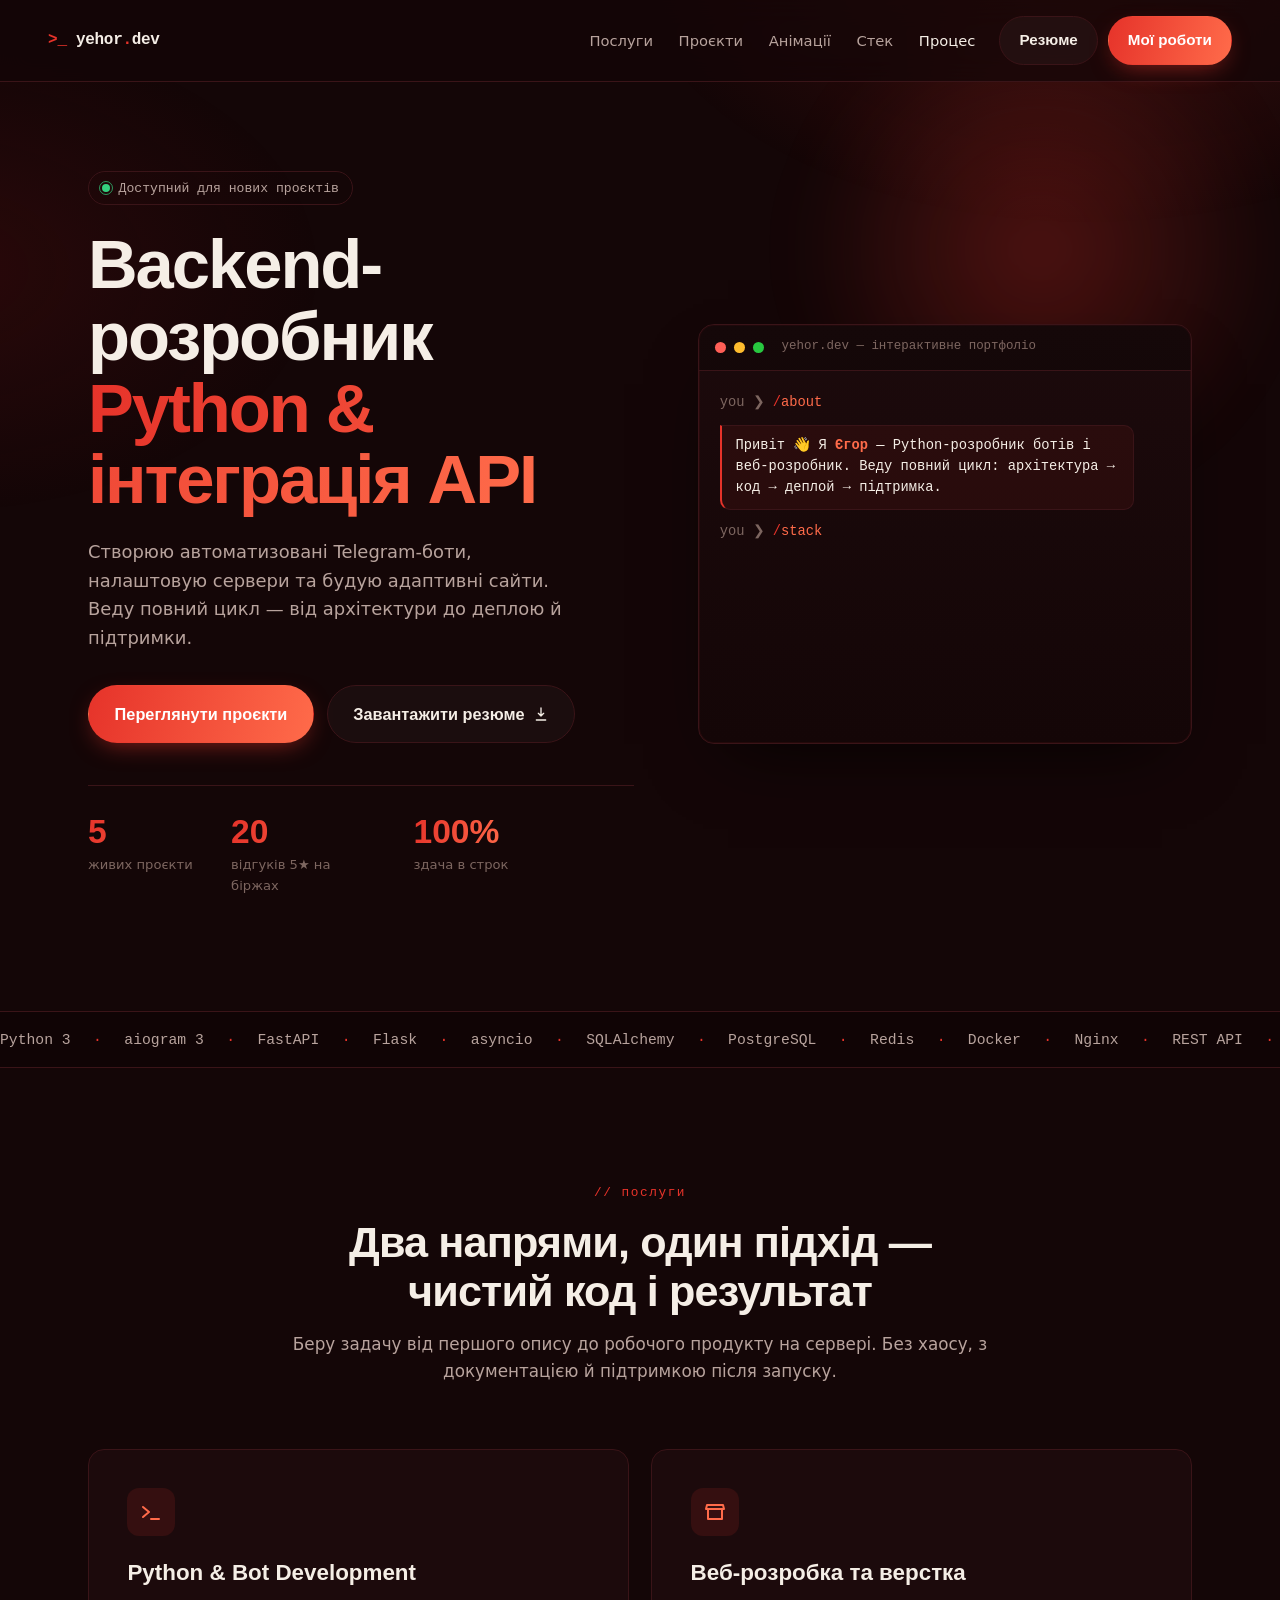
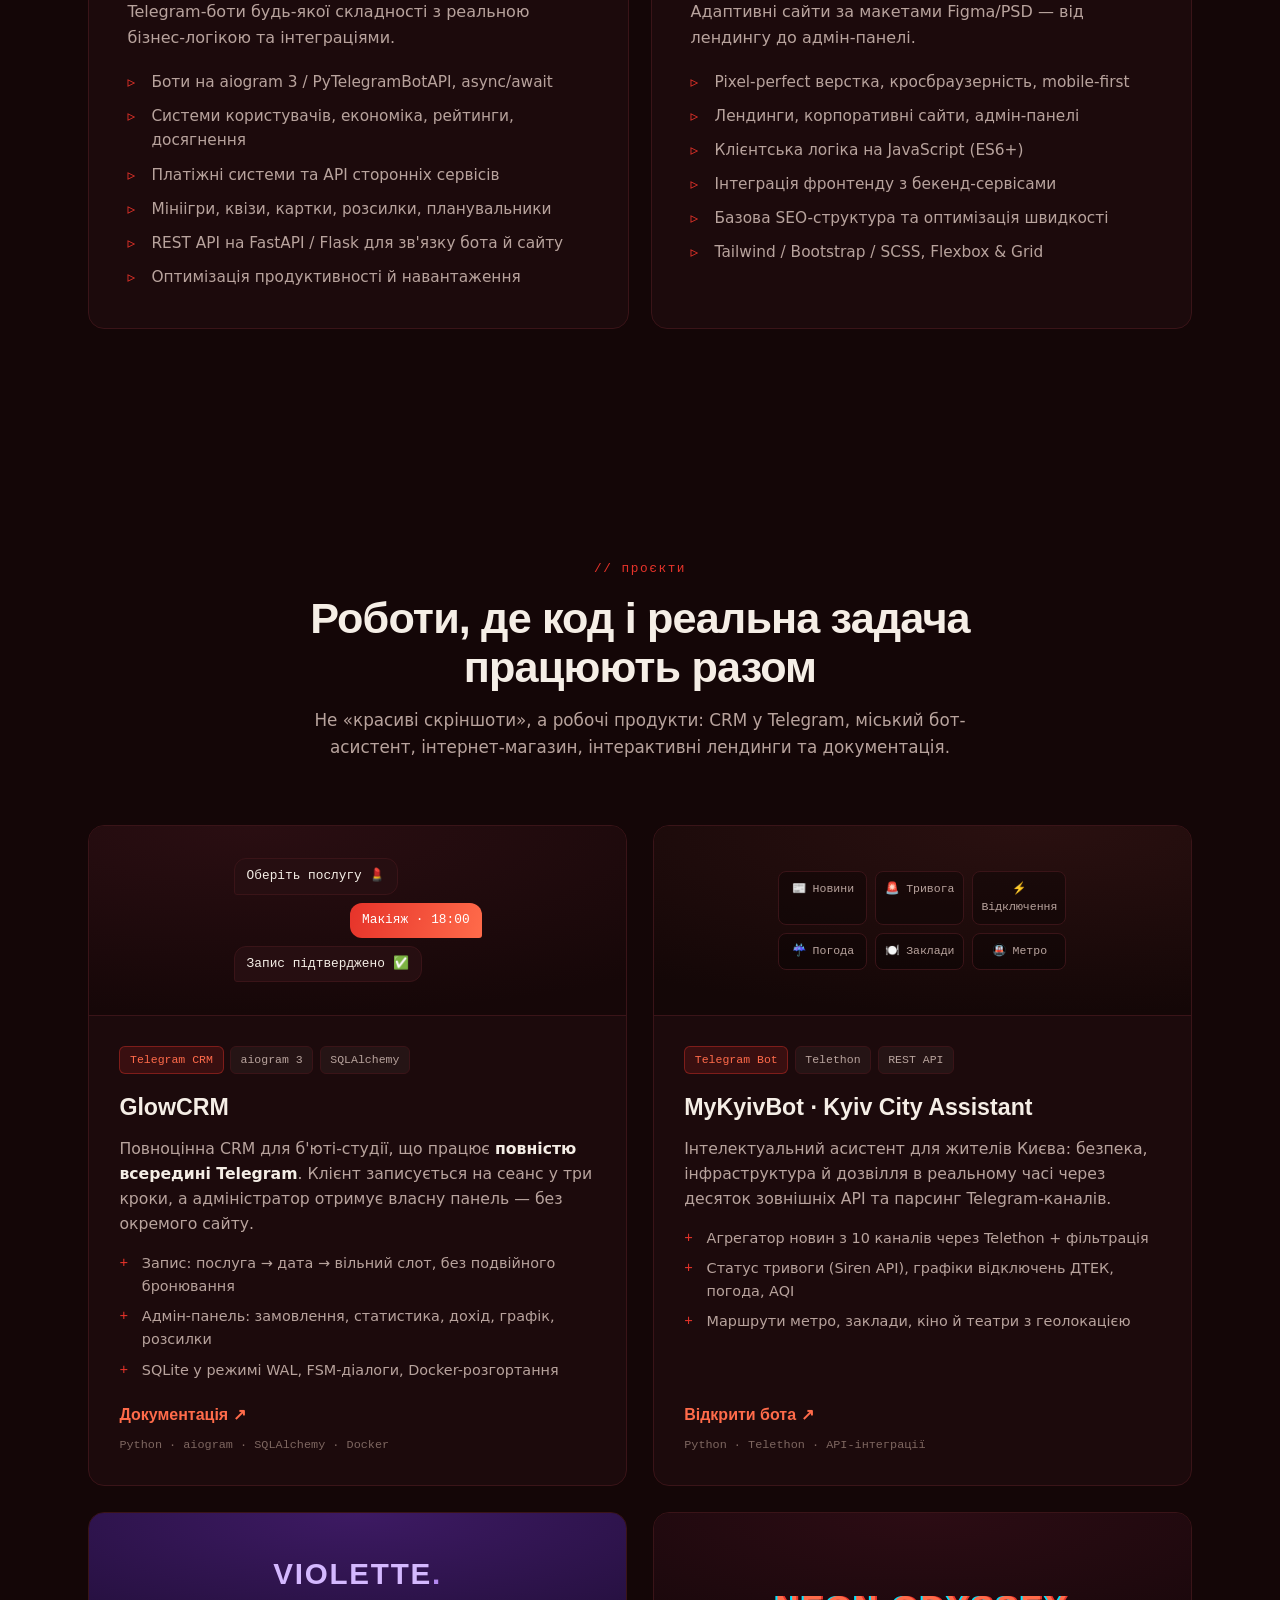
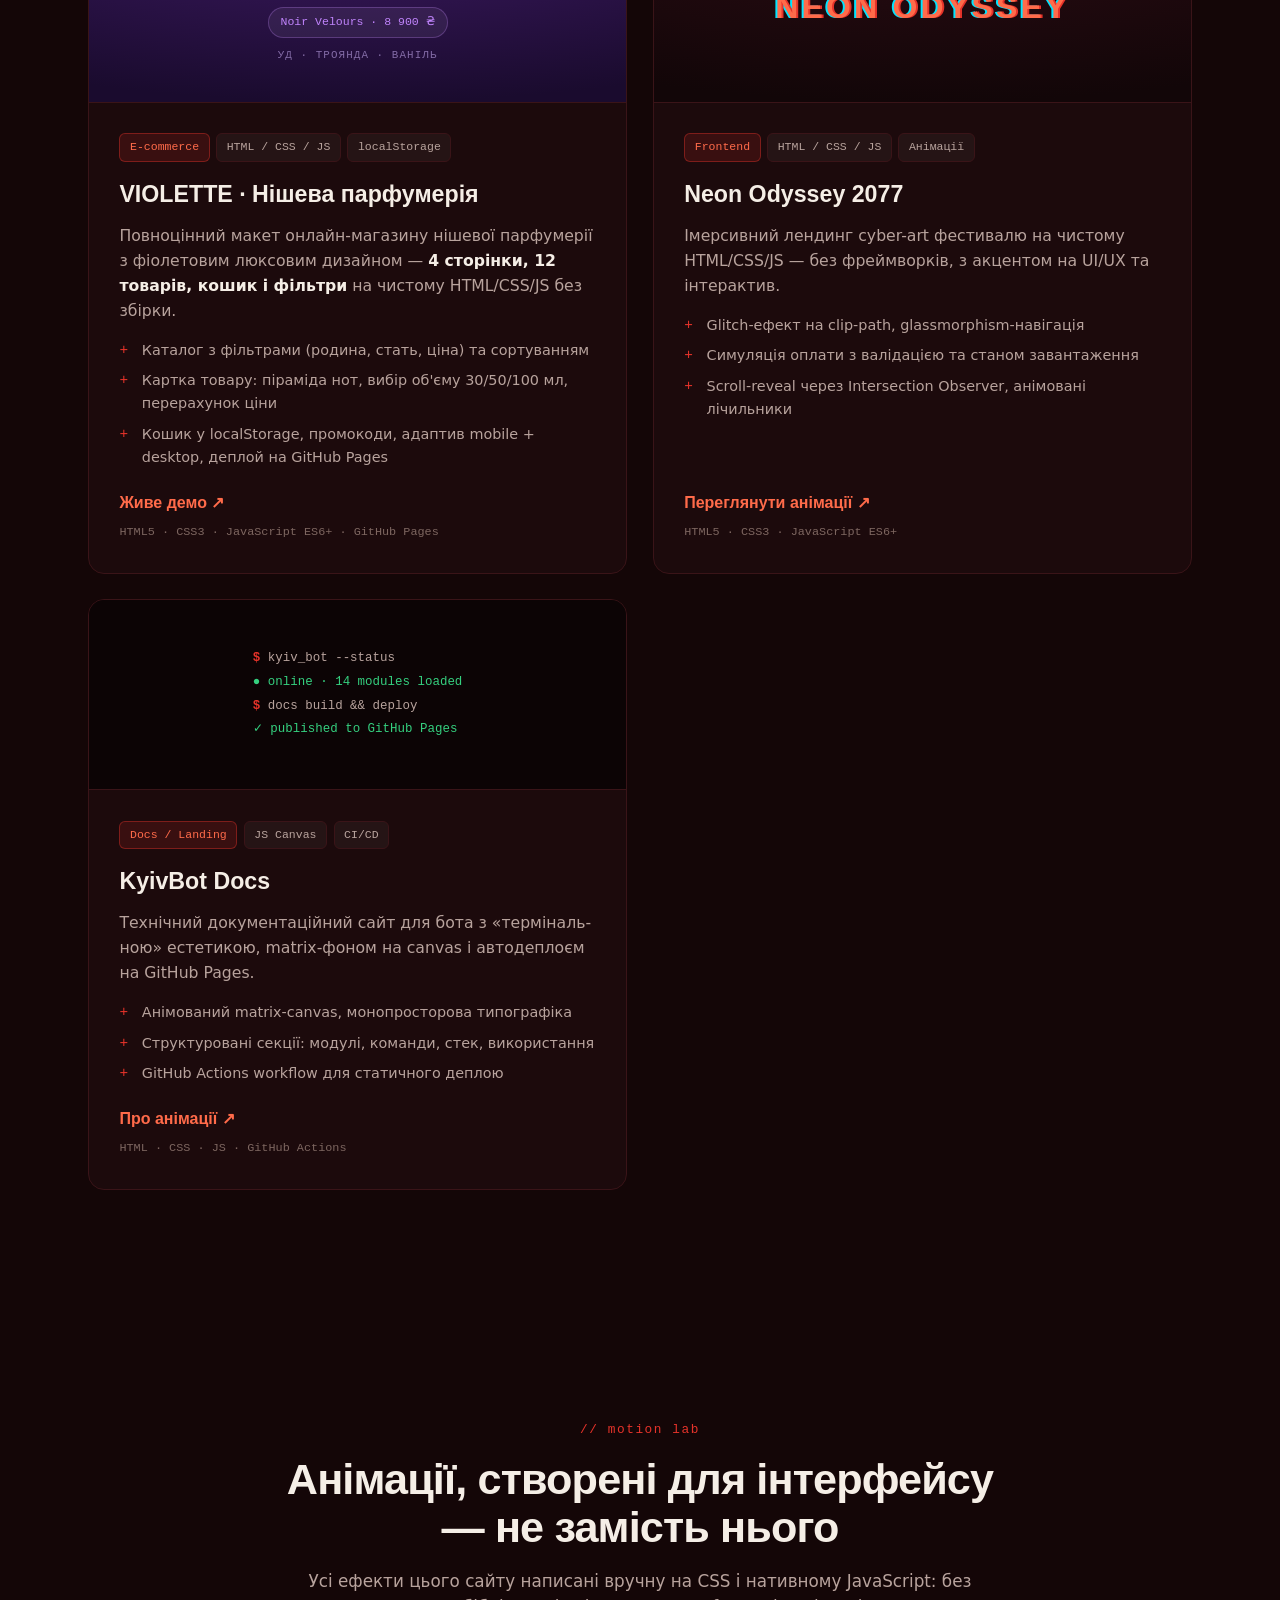
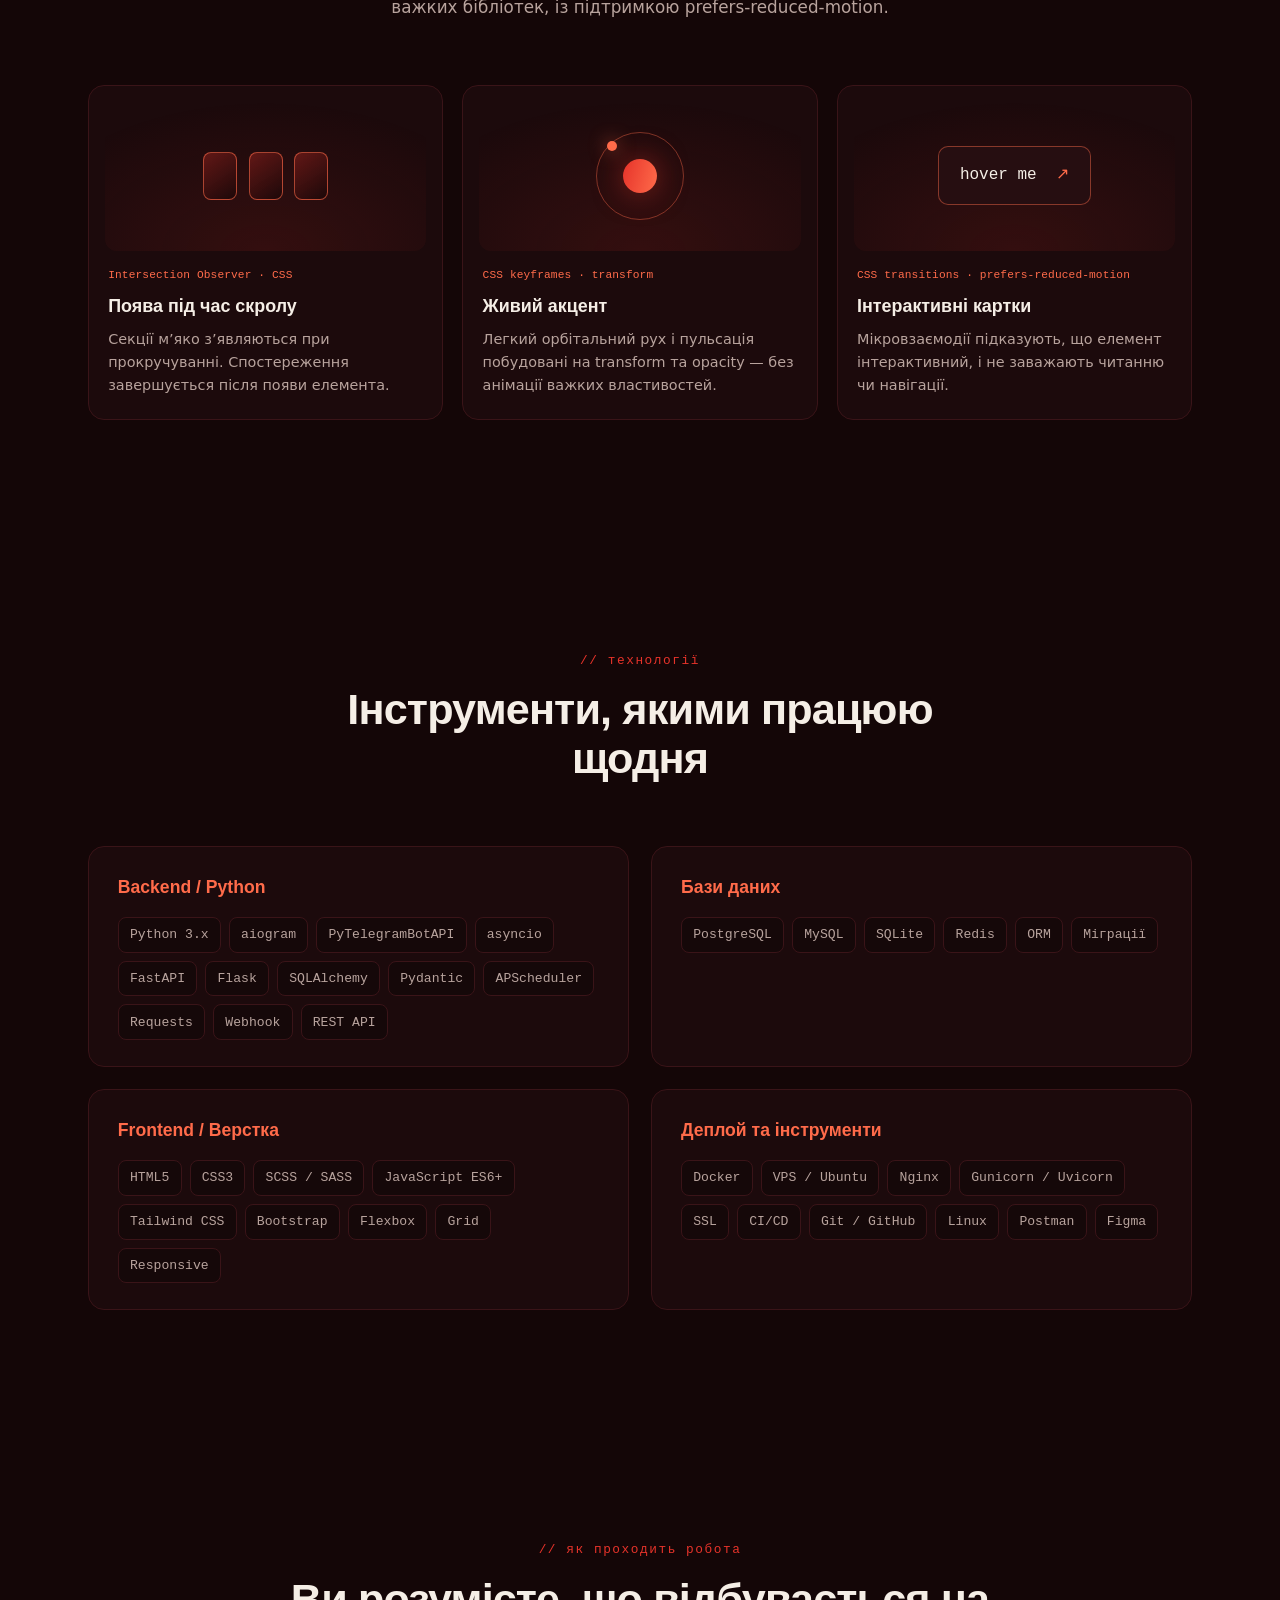
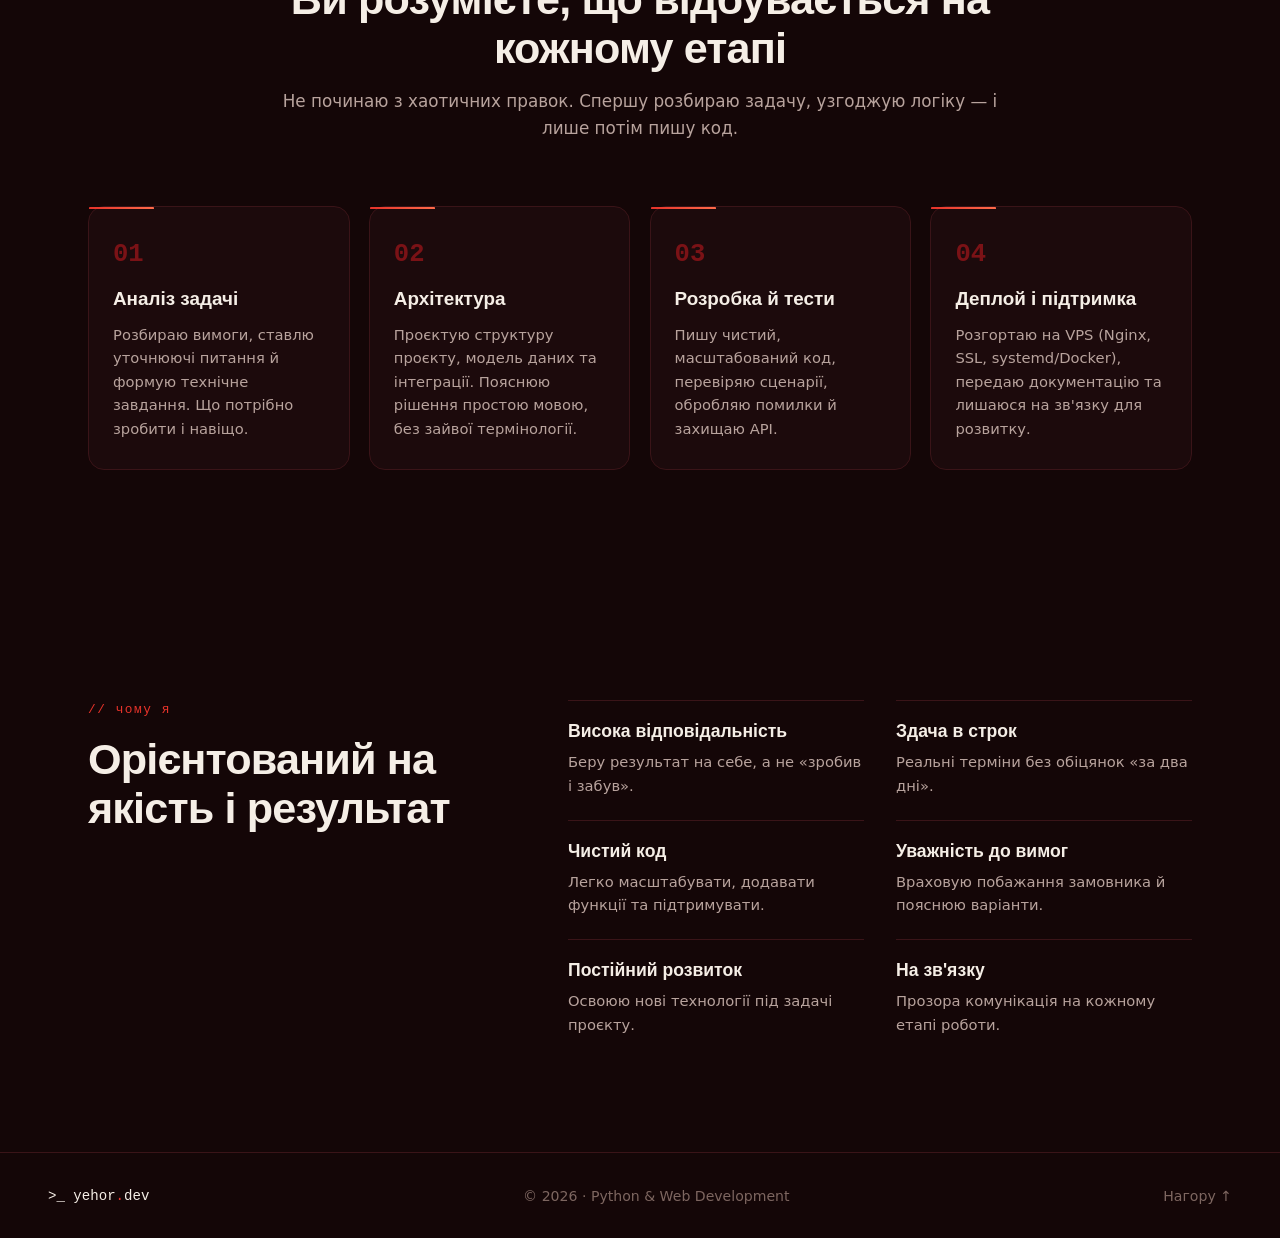
==== commit 06924da2: "Version static assets to bypass stale page cache Co-authored-by: Copilot <223556219+Copilot@users.no" ====
--- a/index.html
+++ b/index.html
@@ -13,7 +13,7 @@
 <meta property="og:title" content="Єгор — Python-розробник ботів та веб-розробник" />
 <meta property="og:description" content="Telegram-боти, автоматизація, REST API та швидкі адаптивні сайти з анімаціями на CSS і JavaScript." />
 
-<link rel="stylesheet" href="assets/css/styles.css" />
+<link rel="stylesheet" href="assets/css/styles.20261014.css" />
 <link rel="icon" href="data:image/svg+xml,%3Csvg xmlns='http://www.w3.org/2000/svg' viewBox='0 0 100 100'%3E%3Crect width='100' height='100' rx='22' fill='%23140607'/%3E%3Ctext x='50' y='68' font-size='58' font-family='monospace' fill='%23E6332A' text-anchor='middle'%3E&gt;_%3C/text%3E%3C/svg%3E" />
 </head>
 <body>
@@ -78,7 +78,7 @@
       <span class="console__title">yehor.dev — інтерактивне портфоліо</span>
     </div>
     <div class="console__body" id="console-body">
-      <!-- injected by main.js -->
+      <!-- populated by the deferred script -->
     </div>
   </div>
 </section>
@@ -444,6 +444,6 @@
   <a class="foot__up" href="#top">Нагору ↑</a>
 </footer>
 
-<script src="assets/js/main.js" defer></script>
+<script src="assets/js/main.20261014.js" defer></script>
 </body>
 </html>
--- a/assets/css/styles.20261014.css
+++ b/assets/css/styles.20261014.css
@@ -0,0 +1,701 @@
+/* ============================================================
+   yehor.dev — performance-optimized portfolio styles
+   Palette: warm near-black + crimson/ember signature
+   Type: Space Grotesk (display) / Inter (body) / JetBrains Mono (utility)
+   ============================================================ */
+
+:root {
+  --ink:        #140607;   /* warm near-black base            */
+  --ink-1:      #1c0a0c;   /* raised surface                  */
+  --ink-2:      #260e11;   /* card surface                    */
+  --line:       #3a1418;   /* hairline / borders              */
+  --crimson:    #e6332a;   /* primary accent                  */
+  --ember:      #ff6b4a;   /* warm secondary                  */
+  --oxblood:    #7a1216;   /* deep red for depth              */
+  --bone:       #f5eee6;   /* primary text                    */
+  --ash:        #b8a39d;   /* secondary text                  */
+  --ash-dim:    #7d6660;   /* tertiary / captions             */
+
+  --grad: linear-gradient(105deg, var(--crimson), var(--ember));
+
+  --display: "Arial", "Helvetica Neue", sans-serif;
+  --body: system-ui, -apple-system, "Segoe UI", sans-serif;
+  --mono: ui-monospace, "Cascadia Code", "Segoe UI Mono", monospace;
+
+  --maxw: 1200px;
+  --r: 16px;
+  --ease: cubic-bezier(.22,.61,.36,1);
+}
+
+* { box-sizing: border-box; margin: 0; padding: 0; }
+
+html { scroll-behavior: smooth; scroll-padding-top: 90px; }
+
+body {
+  font-family: var(--body);
+  background: var(--ink);
+  color: var(--bone);
+  line-height: 1.6;
+  -webkit-font-smoothing: antialiased;
+  overflow-x: hidden;
+}
+
+/* warm grain/red ambient backdrop */
+body::before {
+  content: "";
+  position: fixed;
+  inset: 0;
+  z-index: -2;
+  background:
+    radial-gradient(60% 50% at 85% -5%, rgba(230,51,42,.18), transparent 60%),
+    radial-gradient(50% 45% at -5% 30%, rgba(122,18,22,.22), transparent 60%);
+  pointer-events: none;
+}
+
+a { color: inherit; text-decoration: none; }
+img { max-width: 100%; display: block; }
+ul, ol { list-style: none; }
+
+::selection { background: var(--crimson); color: #fff; }
+
+:focus-visible {
+  outline: 2px solid var(--ember);
+  outline-offset: 3px;
+  border-radius: 4px;
+}
+
+/* ---------- Buttons ---------- */
+.btn {
+  display: inline-flex;
+  align-items: center;
+  gap: .5rem;
+  font-family: var(--display);
+  font-weight: 600;
+  font-size: .95rem;
+  padding: .7rem 1.2rem;
+  border-radius: 999px;
+  border: 1px solid transparent;
+  cursor: pointer;
+  transition: transform .25s var(--ease), box-shadow .25s var(--ease), background .25s, color .25s, border-color .25s;
+  white-space: nowrap;
+}
+.btn--lg { padding: .95rem 1.6rem; font-size: 1.02rem; }
+
+.btn--solid {
+  background: var(--grad);
+  color: #fff;
+  box-shadow: 0 8px 24px -8px rgba(230,51,42,.6);
+}
+.btn--solid:hover { transform: translateY(-2px); box-shadow: 0 14px 34px -10px rgba(255,107,74,.7); }
+
+.btn--ghost {
+  background: rgba(245,238,230,.03);
+  color: var(--bone);
+  border-color: var(--line);
+}
+.btn--ghost:hover { border-color: var(--crimson); color: #fff; transform: translateY(-2px); }
+
+/* ---------- Nav ---------- */
+.nav {
+  position: sticky;
+  top: 0;
+  z-index: 50;
+  display: flex;
+  align-items: center;
+  gap: 1.5rem;
+  padding: 1rem clamp(1rem, 4vw, 3rem);
+  background: rgba(20,6,7,.72);
+  backdrop-filter: blur(14px);
+  border-bottom: 1px solid var(--line);
+}
+.nav__brand { display: flex; align-items: center; gap: .55rem; font-family: var(--mono); font-weight: 700; }
+.nav__mark { color: var(--crimson); }
+.nav__name { letter-spacing: -.02em; }
+.nav__dot { color: var(--crimson); }
+
+.nav__links {
+  display: flex;
+  gap: 1.6rem;
+  margin-left: auto;
+  font-size: .92rem;
+  color: var(--ash);
+}
+.nav__links a { position: relative; padding: .25rem 0; transition: color .2s; }
+.nav__links a::after {
+  content: ""; position: absolute; left: 0; bottom: -2px; height: 2px; width: 0;
+  background: var(--grad); transition: width .25s var(--ease);
+}
+.nav__links a:hover { color: var(--bone); }
+.nav__links a:hover::after { width: 100%; }
+
+.nav__actions { display: flex; gap: .6rem; position: relative; z-index: 2; flex-shrink: 0; }
+
+.nav__burger {
+  display: none;
+  flex-direction: column;
+  gap: 5px;
+  background: none;
+  border: 0;
+  cursor: pointer;
+  padding: 6px;
+  margin-left: auto;
+}
+.nav__burger span { width: 24px; height: 2px; background: var(--bone); transition: .3s var(--ease); }
+.nav__burger[aria-expanded="true"] span:nth-child(1) { transform: translateY(7px) rotate(45deg); }
+.nav__burger[aria-expanded="true"] span:nth-child(2) { opacity: 0; }
+.nav__burger[aria-expanded="true"] span:nth-child(3) { transform: translateY(-7px) rotate(-45deg); }
+
+/* ---------- Layout helpers ---------- */
+section { padding: clamp(4rem, 9vw, 8rem) clamp(1rem, 4vw, 3rem); }
+
+.section-head { max-width: 720px; margin: 0 auto clamp(2.5rem, 5vw, 4rem); text-align: center; }
+.section-head__label {
+  font-family: var(--mono);
+  font-size: .8rem;
+  letter-spacing: .12em;
+  color: var(--crimson);
+  margin-bottom: .9rem;
+}
+.section-head__title {
+  font-family: var(--display);
+  font-weight: 700;
+  font-size: clamp(1.7rem, 3.6vw, 2.7rem);
+  line-height: 1.12;
+  letter-spacing: -.02em;
+}
+.section-head__sub { margin-top: 1rem; color: var(--ash); font-size: 1.05rem; }
+
+/* ---------- Hero ---------- */
+.hero {
+  display: grid;
+  grid-template-columns: 1.05fr .95fr;
+  gap: clamp(2rem, 5vw, 4.5rem);
+  align-items: center;
+  max-width: var(--maxw);
+  margin: 0 auto;
+  padding-top: clamp(3rem, 7vw, 6rem);
+  position: relative;
+}
+.hero__glow {
+  position: absolute;
+  top: -10%; right: -5%;
+  width: 520px; height: 520px;
+  background: radial-gradient(circle, rgba(230,51,42,.28), transparent 65%);
+  filter: blur(30px);
+  z-index: -1;
+  pointer-events: none;
+  animation: glow-drift 12s ease-in-out infinite alternate;
+}
+@keyframes glow-drift { to { transform: translate3d(-18px, 14px, 0) scale(1.04); } }
+
+.eyebrow {
+  display: inline-flex;
+  align-items: center;
+  gap: .55rem;
+  font-family: var(--mono);
+  font-size: .82rem;
+  color: var(--ash);
+  padding: .35rem .8rem;
+  border: 1px solid var(--line);
+  border-radius: 999px;
+  margin-bottom: 1.5rem;
+}
+.eyebrow__pulse {
+  position: relative;
+  width: 8px; height: 8px; border-radius: 50%;
+  background: #35d07f;
+}
+.eyebrow__pulse::after {
+  content: "";
+  position: absolute;
+  inset: -3px;
+  border: 1px solid rgba(53,208,127,.7);
+  border-radius: inherit;
+  animation: pulse 2s ease-out infinite;
+}
+@keyframes pulse {
+  0% { transform: scale(.75); opacity: .8; }
+  70%, 100% { transform: scale(2.2); opacity: 0; }
+}
+
+.hero__title {
+  font-family: var(--display);
+  font-weight: 700;
+  font-size: clamp(2.4rem, 6vw, 4.3rem);
+  line-height: 1.04;
+  letter-spacing: -.03em;
+}
+.hero__copy { animation: hero-enter .75s var(--ease) both; }
+.console { animation: hero-enter .85s .12s var(--ease) both; }
+@keyframes hero-enter {
+  from { opacity: 0; transform: translateY(18px); }
+  to { opacity: 1; transform: translateY(0); }
+}
+.hero__title-accent {
+  background: var(--grad);
+  -webkit-background-clip: text;
+  background-clip: text;
+  color: transparent;
+}
+.hero__lead {
+  margin-top: 1.4rem;
+  max-width: 30rem;
+  font-size: 1.12rem;
+  color: var(--ash);
+}
+.hero__cta { display: flex; flex-wrap: wrap; gap: .8rem; margin-top: 2rem; }
+
+.hero__stats {
+  display: flex;
+  gap: clamp(1.2rem, 3vw, 2.6rem);
+  margin-top: 2.6rem;
+  padding-top: 1.8rem;
+  border-top: 1px solid var(--line);
+}
+.hero__stats li { display: flex; flex-direction: column; }
+.hero__stats strong {
+  font-family: var(--display);
+  font-size: clamp(1.6rem, 3vw, 2.1rem);
+  line-height: 1;
+  background: var(--grad);
+  -webkit-background-clip: text; background-clip: text; color: transparent;
+}
+.hero__stats span { font-size: .82rem; color: var(--ash-dim); margin-top: .35rem; max-width: 9rem; }
+
+/* ---------- Signature: bot console ---------- */
+.console {
+  background: linear-gradient(180deg, var(--ink-1), var(--ink));
+  border: 1px solid var(--line);
+  border-radius: var(--r);
+  box-shadow: 0 30px 70px -30px rgba(0,0,0,.8), 0 0 0 1px rgba(230,51,42,.07) inset;
+  overflow: hidden;
+  min-height: 420px;
+  display: flex;
+  flex-direction: column;
+}
+.console__bar {
+  display: flex;
+  align-items: center;
+  gap: .5rem;
+  padding: .8rem 1rem;
+  background: rgba(0,0,0,.25);
+  border-bottom: 1px solid var(--line);
+}
+.console__dot { width: 11px; height: 11px; border-radius: 50%; background: var(--line); }
+.console__dot:nth-child(1) { background: #ff5f57; }
+.console__dot:nth-child(2) { background: #febc2e; }
+.console__dot:nth-child(3) { background: #28c840; }
+.console__title {
+  margin-left: .6rem;
+  font-family: var(--mono);
+  font-size: .78rem;
+  color: var(--ash-dim);
+}
+.console__body {
+  padding: 1.3rem;
+  font-family: var(--mono);
+  font-size: .86rem;
+  display: flex;
+  flex-direction: column;
+  gap: .7rem;
+  flex: 1;
+}
+.console__line { display: flex; gap: .5rem; }
+.console__cmd { color: var(--ember); }
+.console__cmd::before { content: "/"; color: var(--crimson); }
+.console__reply {
+  background: rgba(230,51,42,.08);
+  border: 1px solid var(--line);
+  border-left: 2px solid var(--crimson);
+  border-radius: 0 10px 10px 10px;
+  padding: .65rem .85rem;
+  color: var(--bone);
+  max-width: 92%;
+  line-height: 1.5;
+}
+.console__reply b { color: var(--ember); font-weight: 700; }
+.console__caret {
+  display: inline-block;
+  width: 9px; height: 1.05em;
+  background: var(--crimson);
+  vertical-align: text-bottom;
+  animation: blink 1s steps(1) infinite;
+}
+@keyframes blink { 50% { opacity: 0; } }
+
+/* ---------- Ticker ---------- */
+.ticker {
+  border-top: 1px solid var(--line);
+  border-bottom: 1px solid var(--line);
+  overflow: hidden;
+  background: rgba(0,0,0,.2);
+  padding: .9rem 0;
+}
+.ticker__track {
+  display: inline-flex;
+  align-items: center;
+  gap: 1.4rem;
+  white-space: nowrap;
+  font-family: var(--mono);
+  font-size: .92rem;
+  color: var(--ash);
+  animation: scroll 34s linear infinite;
+}
+.ticker__track i { color: var(--crimson); font-style: normal; }
+.ticker__track span:hover { color: var(--bone); }
+@keyframes scroll { to { transform: translateX(-50%); } }
+
+/* ---------- Services ---------- */
+.services { max-width: var(--maxw); margin: 0 auto; }
+.services__grid {
+  display: grid;
+  grid-template-columns: 1fr 1fr;
+  gap: 1.4rem;
+}
+.svc {
+  background: var(--ink-1);
+  border: 1px solid var(--line);
+  border-radius: var(--r);
+  padding: clamp(1.6rem, 3vw, 2.4rem);
+  transition: transform .3s var(--ease), border-color .3s, box-shadow .3s;
+}
+.svc:hover {
+  transform: translateY(-4px);
+  border-color: rgba(230,51,42,.45);
+  box-shadow: 0 24px 50px -28px rgba(230,51,42,.5);
+}
+.svc__icon {
+  width: 48px; height: 48px;
+  display: grid; place-items: center;
+  border-radius: 12px;
+  background: rgba(230,51,42,.12);
+  color: var(--ember);
+  margin-bottom: 1.2rem;
+}
+.svc__icon svg { width: 24px; height: 24px; }
+.svc__title { font-family: var(--display); font-size: 1.4rem; font-weight: 600; }
+.svc__desc { color: var(--ash); margin: .5rem 0 1.2rem; }
+.svc__list { display: flex; flex-direction: column; gap: .6rem; }
+.svc__list li {
+  position: relative;
+  padding-left: 1.5rem;
+  color: var(--ash);
+  font-size: .96rem;
+}
+.svc__list li::before {
+  content: "▹";
+  position: absolute; left: 0;
+  color: var(--crimson);
+}
+
+/* ---------- Projects ---------- */
+.projects { max-width: var(--maxw); margin: 0 auto; }
+.projects__grid {
+  display: grid;
+  grid-template-columns: 1fr 1fr;
+  gap: 1.6rem;
+}
+.proj {
+  background: var(--ink-1);
+  border: 1px solid var(--line);
+  border-radius: var(--r);
+  overflow: hidden;
+  display: flex;
+  flex-direction: column;
+  transition: transform .3s var(--ease), border-color .3s, box-shadow .3s;
+}
+.proj:hover {
+  transform: translateY(-5px);
+  border-color: rgba(230,51,42,.45);
+  box-shadow: 0 30px 60px -30px rgba(230,51,42,.45);
+}
+.proj:focus-within {
+  border-color: rgba(230,51,42,.55);
+  box-shadow: 0 20px 48px -30px rgba(230,51,42,.45);
+}
+
+.proj__screen {
+  height: 190px;
+  display: grid;
+  place-items: center;
+  position: relative;
+  overflow: hidden;
+  border-bottom: 1px solid var(--line);
+}
+.proj__screen--crm  { background: radial-gradient(120% 100% at 30% 0%, #2a0e12, #160708); }
+.proj__screen--kyiv { background: radial-gradient(120% 100% at 70% 0%, #2a1010, #140707); }
+.proj__screen--neon { background: radial-gradient(120% 100% at 50% 0%, #2c0c14, #120608); }
+.proj__screen--violette { background: radial-gradient(120% 100% at 50% 0%, #3d1a63, #1a0b2e); }
+.proj__screen--docs { background: #0c0405; }
+
+.proj__violette {
+  display: flex; flex-direction: column; align-items: center; gap: .55rem;
+  padding: 1rem; text-align: center;
+}
+.proj__violette-logo {
+  font-family: var(--display); font-size: 1.85rem; font-weight: 600;
+  letter-spacing: .06em; color: #d4b8ff;
+}
+.proj__violette-logo span { color: #b388f0; }
+.proj__violette-tag {
+  font-family: var(--mono); font-size: .72rem; color: #c084fc;
+  background: rgba(255,255,255,.06); border: 1px solid rgba(192,132,252,.28);
+  padding: .35rem .75rem; border-radius: 20px;
+}
+.proj__violette-note {
+  font-family: var(--mono); font-size: .68rem;
+  color: rgba(212,184,255,.55); letter-spacing: .1em; text-transform: uppercase;
+}
+
+.proj__chat { display: flex; flex-direction: column; gap: .5rem; padding: 1rem; width: 100%; max-width: 280px; }
+.bubble {
+  font-size: .8rem; padding: .45rem .75rem; border-radius: 12px; width: fit-content;
+  font-family: var(--mono);
+}
+.bubble--bot  { background: var(--ink-2); border: 1px solid var(--line); border-bottom-left-radius: 3px; }
+.bubble--user { background: var(--grad); color: #fff; align-self: flex-end; border-bottom-right-radius: 3px; }
+
+.proj__modules {
+  display: grid; grid-template-columns: repeat(3, 1fr); gap: .5rem; padding: 1rem; width: 100%; max-width: 320px;
+}
+.proj__modules span {
+  font-family: var(--mono); font-size: .72rem; color: var(--ash);
+  background: rgba(0,0,0,.3); border: 1px solid var(--line);
+  border-radius: 8px; padding: .5rem; text-align: center;
+}
+
+.proj__glitch {
+  font-family: var(--display); font-weight: 700; font-size: 2rem; letter-spacing: .1em;
+  color: var(--ember); position: relative;
+  text-shadow: 2px 0 var(--crimson), -2px 0 #00e5ff;
+}
+
+.proj__code {
+  font-family: var(--mono); font-size: .78rem; line-height: 1.9; color: var(--ash); padding: 0 1.2rem;
+}
+.proj__code .ln { display: block; }
+.proj__code b { color: var(--crimson); }
+.proj__code .ok { color: #35d07f; }
+
+.proj__body { padding: clamp(1.4rem, 2.5vw, 1.9rem); display: flex; flex-direction: column; flex: 1; }
+.proj__meta { display: flex; flex-wrap: wrap; gap: .4rem; margin-bottom: .9rem; }
+.tag {
+  font-family: var(--mono); font-size: .72rem;
+  padding: .25rem .6rem; border-radius: 6px;
+  background: rgba(245,238,230,.04); border: 1px solid var(--line); color: var(--ash);
+}
+.tag--accent { background: rgba(230,51,42,.14); border-color: rgba(230,51,42,.4); color: var(--ember); }
+.proj__title { font-family: var(--display); font-size: 1.45rem; font-weight: 600; }
+.proj__desc { color: var(--ash); margin: .6rem 0 1rem; font-size: .98rem; }
+.proj__desc strong { color: var(--bone); }
+.proj__did { display: flex; flex-direction: column; gap: .45rem; margin-bottom: 1.3rem; }
+.proj__did li { position: relative; padding-left: 1.4rem; font-size: .9rem; color: var(--ash); }
+.proj__did li::before { content: "+"; position: absolute; left: 0; color: var(--crimson); font-family: var(--mono); }
+.proj__links { margin-top: auto; display: flex; flex-direction: column; gap: .5rem; }
+.proj__link { font-family: var(--display); font-weight: 600; color: var(--ember); width: fit-content; transition: color .2s, gap .2s; }
+.proj__link:hover { color: #fff; }
+.proj__stack { font-family: var(--mono); font-size: .74rem; color: var(--ash-dim); }
+
+/* ---------- Stack ---------- */
+.stack { max-width: var(--maxw); margin: 0 auto; }
+.stack__grid { display: grid; grid-template-columns: repeat(2, 1fr); gap: 1.4rem; }
+.stack__col {
+  background: var(--ink-1); border: 1px solid var(--line);
+  border-radius: var(--r); padding: 1.6rem 1.8rem;
+}
+.stack__cat { font-family: var(--display); font-size: 1.1rem; color: var(--ember); margin-bottom: 1rem; }
+.chips { display: flex; flex-wrap: wrap; gap: .5rem; }
+.chips li {
+  font-family: var(--mono); font-size: .82rem;
+  padding: .4rem .7rem; border-radius: 8px;
+  background: rgba(0,0,0,.25); border: 1px solid var(--line); color: var(--ash);
+  transition: border-color .2s, color .2s, transform .2s;
+}
+.chips li:hover { border-color: var(--crimson); color: var(--bone); transform: translateY(-2px); }
+
+/* ---------- Process ---------- */
+.process { max-width: var(--maxw); margin: 0 auto; }
+.steps { display: grid; grid-template-columns: repeat(4, 1fr); gap: 1.2rem; counter-reset: step; }
+.step {
+  position: relative;
+  background: var(--ink-1);
+  border: 1px solid var(--line);
+  border-radius: var(--r);
+  padding: 1.8rem 1.5rem;
+}
+.step::after {
+  content: "";
+  position: absolute;
+  top: 0; left: 0; right: 0; height: 2px;
+  background: var(--grad);
+  border-radius: var(--r) var(--r) 0 0;
+  transform: scaleX(.25);
+  transform-origin: left;
+  transition: transform .4s var(--ease);
+}
+.step:hover::after { transform: scaleX(1); }
+.step__num { font-family: var(--mono); font-size: 1.6rem; font-weight: 700; color: var(--oxblood); }
+.step__title { font-family: var(--display); font-size: 1.18rem; font-weight: 600; margin: .5rem 0; }
+.step__desc { color: var(--ash); font-size: .92rem; }
+
+/* ---------- Why ---------- */
+.why { max-width: var(--maxw); margin: 0 auto; }
+.why__inner {
+  display: grid;
+  grid-template-columns: .8fr 1.2fr;
+  gap: clamp(2rem, 5vw, 4rem);
+  align-items: start;
+}
+.why__head { position: sticky; top: 100px; }
+.why__list { display: grid; grid-template-columns: 1fr 1fr; gap: 1.4rem 2rem; }
+.why__list li { border-top: 1px solid var(--line); padding-top: 1rem; }
+.why__list span { font-family: var(--display); font-weight: 600; font-size: 1.1rem; color: var(--bone); display: block; margin-bottom: .3rem; }
+.why__list p { color: var(--ash); font-size: .92rem; }
+
+/* ---------- Motion showcase ---------- */
+.motion { max-width: var(--maxw); margin: 0 auto; }
+.motion__grid { display: grid; grid-template-columns: repeat(3, 1fr); gap: 1.2rem; }
+.motion-card {
+  overflow: hidden;
+  background: var(--ink-1);
+  border: 1px solid var(--line);
+  border-radius: var(--r);
+  padding: 1rem 1.2rem 1.4rem;
+  transition: transform .3s var(--ease), border-color .3s, box-shadow .3s;
+}
+.motion-card:hover {
+  transform: translateY(-5px);
+  border-color: rgba(230,51,42,.5);
+  box-shadow: 0 22px 48px -30px rgba(230,51,42,.5);
+}
+.motion-card__visual {
+  position: relative;
+  min-height: 150px;
+  display: flex;
+  align-items: center;
+  justify-content: center;
+  gap: .7rem;
+  margin: -.1rem -.2rem 1rem;
+  border-radius: 12px;
+  background: radial-gradient(80% 100% at 50% 100%, rgba(230,51,42,.12), transparent);
+}
+.motion-card__tile {
+  width: 34px;
+  height: 48px;
+  border: 1px solid rgba(255,107,74,.6);
+  border-radius: 8px;
+  background: linear-gradient(145deg, rgba(230,51,42,.32), rgba(20,6,7,.6));
+  animation: tile-float 2.4s ease-in-out infinite alternate;
+}
+.motion-card__tile:nth-child(2) { animation-delay: .18s; }
+.motion-card__tile:nth-child(3) { animation-delay: .36s; }
+@keyframes tile-float { to { transform: translateY(-9px); } }
+.motion-card__orbit {
+  position: absolute;
+  width: 88px;
+  height: 88px;
+  border: 1px solid rgba(255,107,74,.42);
+  border-radius: 50%;
+  animation: orbit-spin 7s linear infinite;
+}
+.motion-card__orbit i {
+  position: absolute;
+  top: 8px;
+  left: 10px;
+  width: 10px;
+  height: 10px;
+  border-radius: 50%;
+  background: var(--ember);
+  box-shadow: 0 0 18px rgba(255,107,74,.8);
+}
+@keyframes orbit-spin { to { transform: rotate(1turn); } }
+.motion-card__core {
+  width: 34px;
+  height: 34px;
+  border-radius: 50%;
+  background: var(--grad);
+  box-shadow: 0 0 30px rgba(230,51,42,.5);
+  animation: core-pulse 2s ease-in-out infinite alternate;
+}
+@keyframes core-pulse { to { transform: scale(.78); opacity: .72; } }
+.motion-card__hover-tile {
+  display: flex;
+  align-items: center;
+  gap: 1.2rem;
+  padding: 1rem 1.3rem;
+  border: 1px solid rgba(255,107,74,.45);
+  border-radius: 10px;
+  color: var(--bone);
+  font-family: var(--mono);
+  background: var(--ink-2);
+  transition: transform .3s var(--ease), background .3s, box-shadow .3s;
+}
+.motion-card--hover:hover .motion-card__hover-tile {
+  transform: translateY(-4px) scale(1.04);
+  background: rgba(230,51,42,.18);
+  box-shadow: 0 10px 28px rgba(230,51,42,.2);
+}
+.motion-card__hover-tile span { color: var(--ember); }
+.motion-card__tech {
+  color: var(--ember);
+  font-family: var(--mono);
+  font-size: .7rem;
+  letter-spacing: .01em;
+  margin-bottom: .45rem;
+}
+.motion-card h3 { font-family: var(--display); font-size: 1.12rem; margin-bottom: .45rem; }
+.motion-card > p:last-child { color: var(--ash); font-size: .9rem; }
+
+/* ---------- Footer ---------- */
+.foot {
+  display: flex; align-items: center; justify-content: space-between; flex-wrap: wrap; gap: 1rem;
+  padding: 2rem clamp(1rem, 4vw, 3rem);
+  border-top: 1px solid var(--line);
+  font-size: .88rem; color: var(--ash-dim);
+}
+.foot__brand { font-family: var(--mono); color: var(--bone); }
+.foot__up { transition: color .2s; }
+.foot__up:hover { color: var(--ember); }
+
+/* ---------- Reveal animation ---------- */
+.reveal { opacity: 0; transform: translateY(26px); transition: opacity .7s var(--ease), transform .7s var(--ease); }
+.reveal.is-visible { opacity: 1; transform: none; }
+.services__grid > :nth-child(2),
+.projects__grid > :nth-child(even),
+.motion__grid > :nth-child(2),
+.stack__grid > :nth-child(even) { transition-delay: .1s; }
+.projects__grid > :nth-child(3n) { transition-delay: .18s; }
+
+/* ---------- Responsive ---------- */
+@media (max-width: 900px) {
+  .nav__links, .nav__actions { display: none; }
+  .nav__burger { display: flex; }
+  .nav.is-open { flex-wrap: wrap; }
+  .nav.is-open .nav__links {
+    display: flex; flex-direction: column; gap: 1.1rem;
+    width: 100%; margin: 1rem 0 0; order: 3;
+  }
+  .nav.is-open .nav__actions {
+    display: flex; gap: .6rem; width: 100%; order: 4; margin-top: .4rem;
+  }
+  .hero { grid-template-columns: 1fr; }
+  .console { order: 2; min-height: 360px; }
+  .hero__copy { order: 1; }
+  .services__grid, .projects__grid, .stack__grid { grid-template-columns: 1fr; }
+  .motion__grid { grid-template-columns: 1fr; }
+  .steps { grid-template-columns: 1fr 1fr; }
+  .why__inner { grid-template-columns: 1fr; }
+  .why__head { position: static; }
+}
+@media (max-width: 540px) {
+  .steps { grid-template-columns: 1fr; }
+  .why__list { grid-template-columns: 1fr; }
+  .hero__stats { flex-wrap: wrap; }
+  .motion-card__visual { min-height: 125px; }
+}
+
+/* ---------- Reduced motion ---------- */
+@media (prefers-reduced-motion: reduce) {
+  *, *::before, *::after { animation-duration: .001ms !important; animation-iteration-count: 1 !important; transition-duration: .001ms !important; scroll-behavior: auto !important; }
+  .reveal { opacity: 1; transform: none; }
+}
